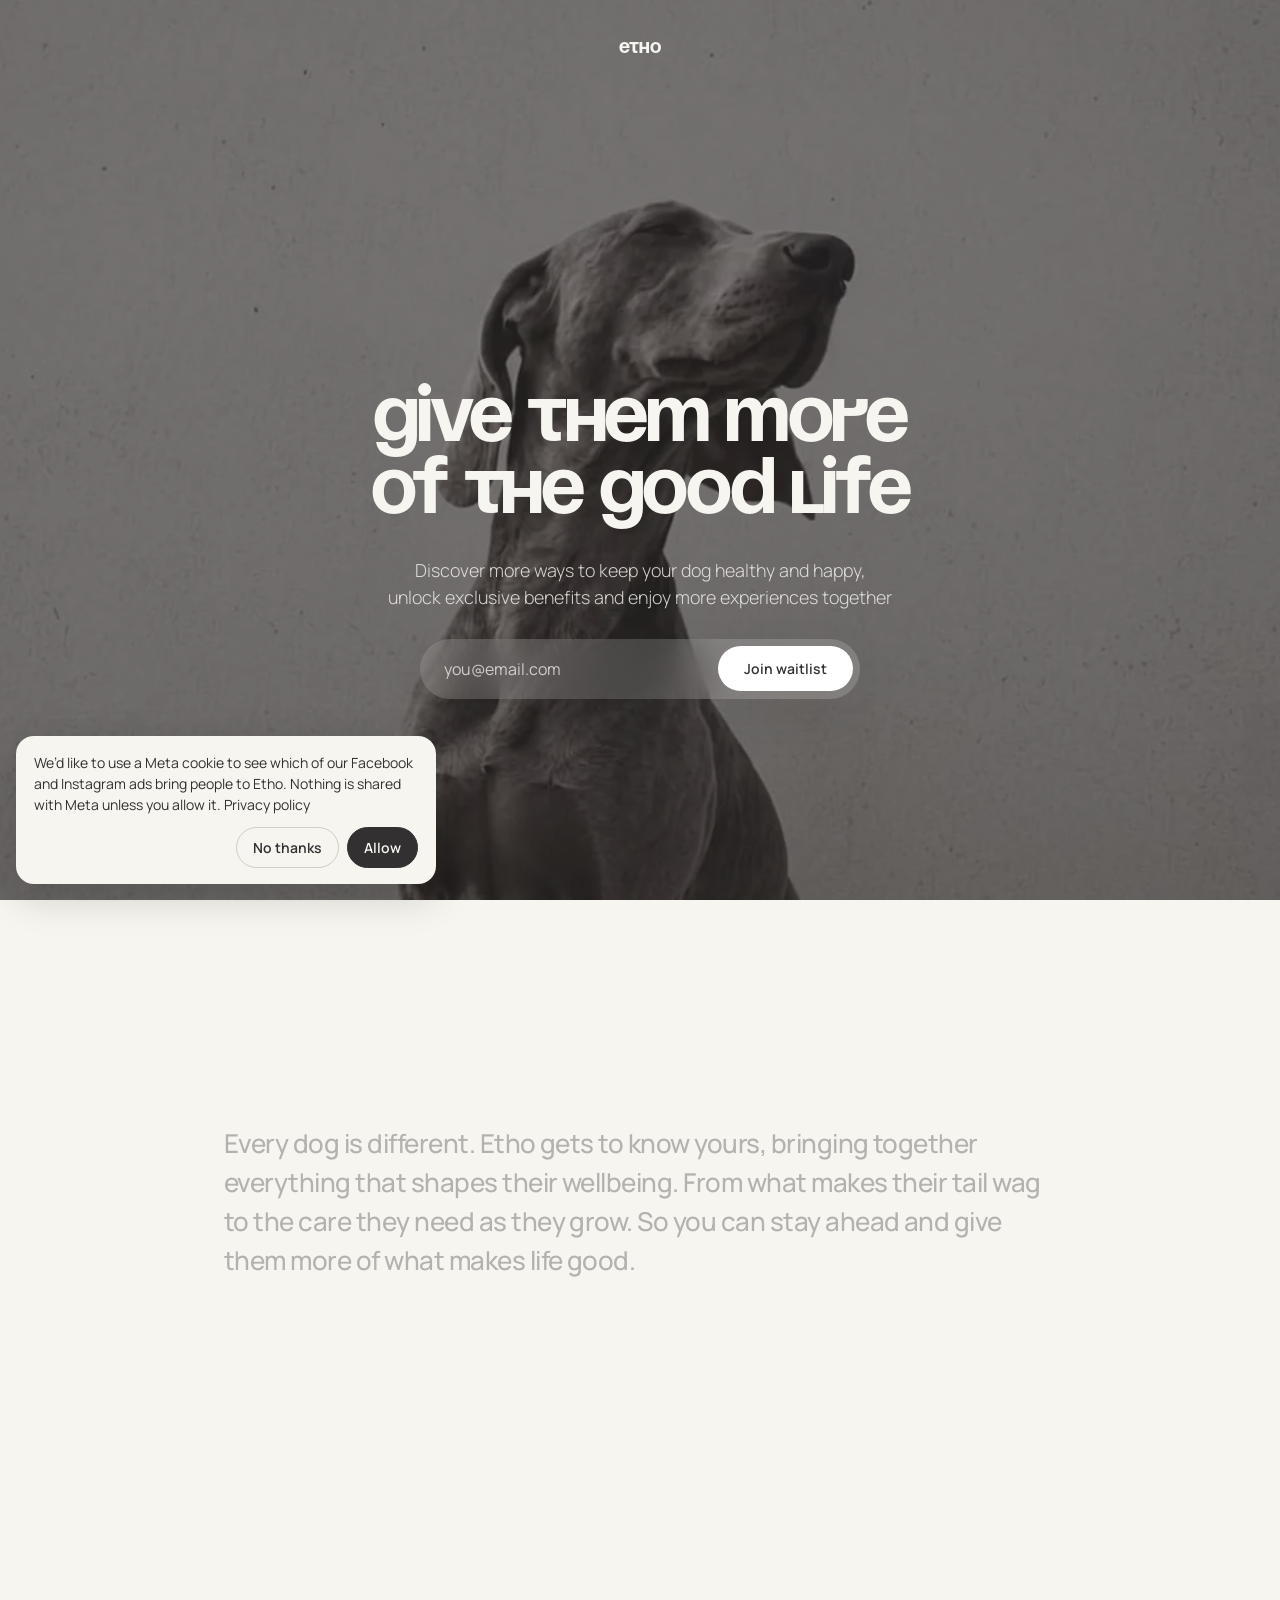
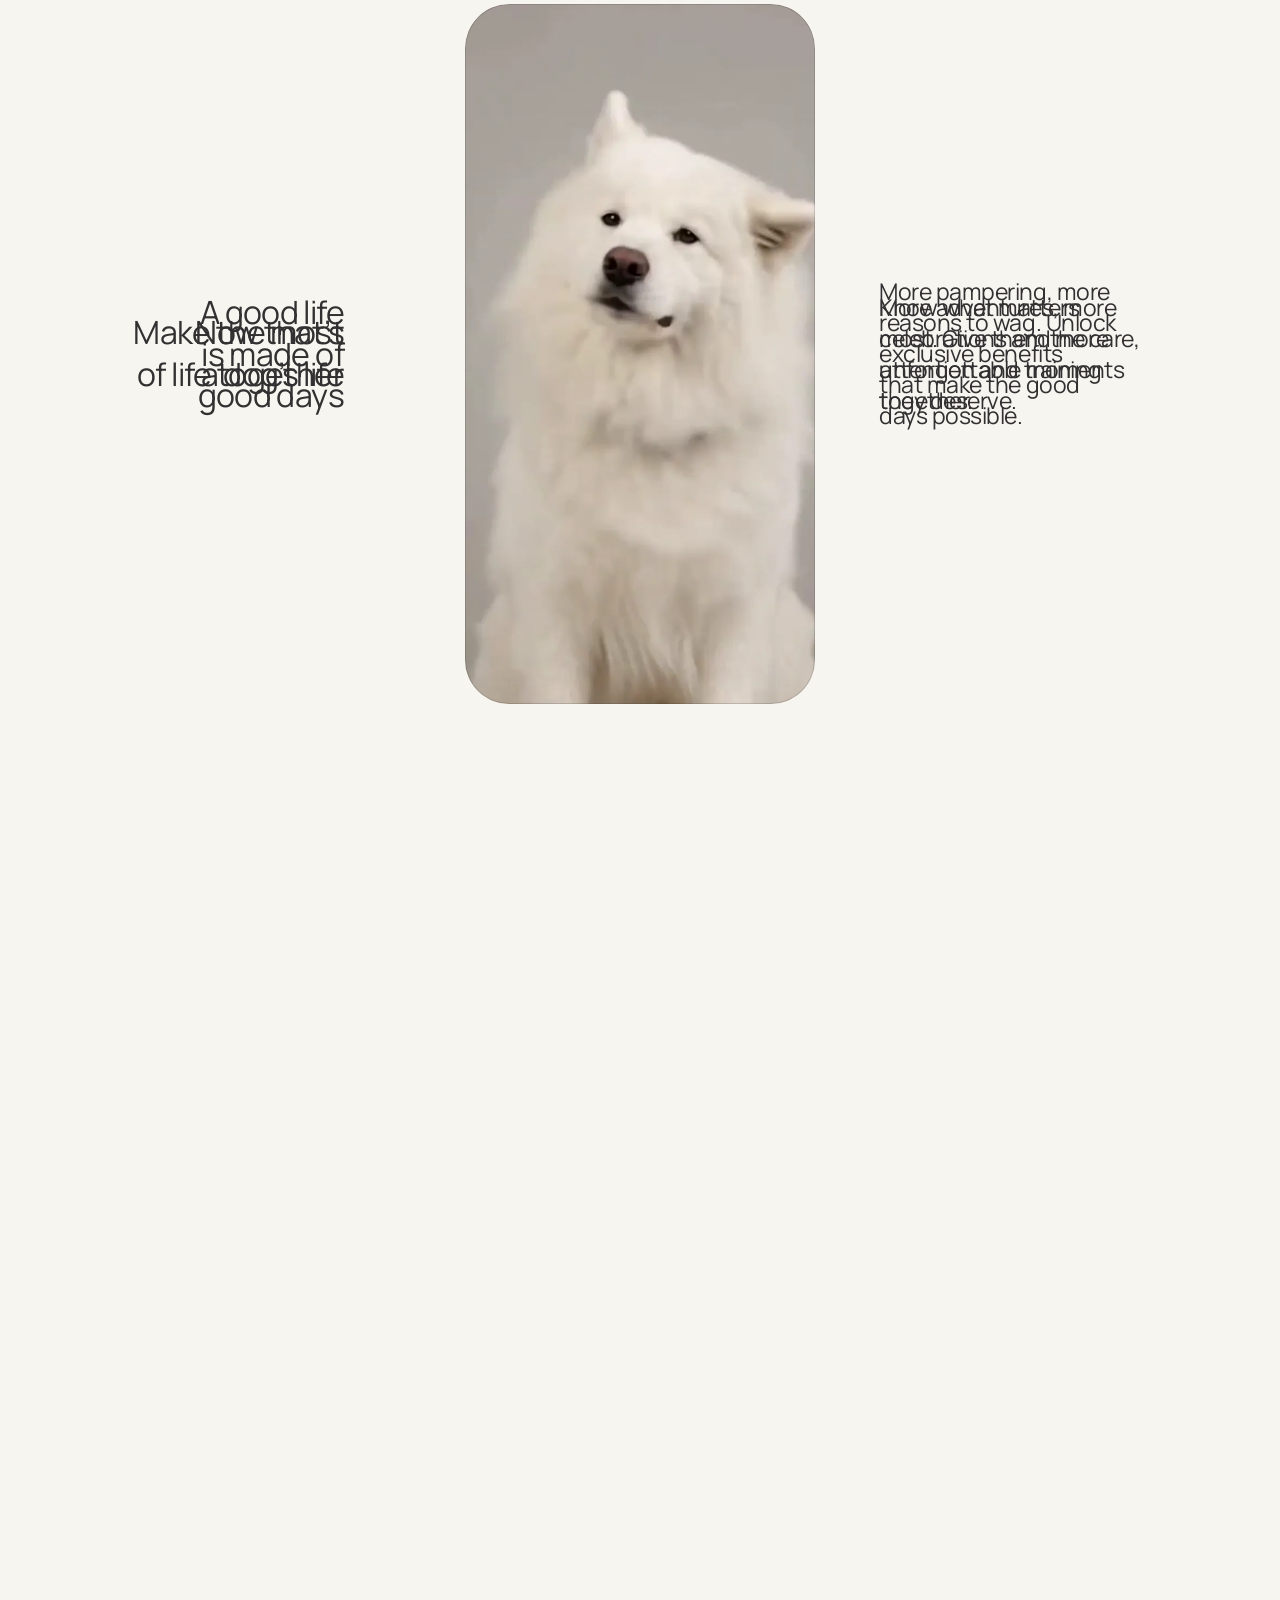
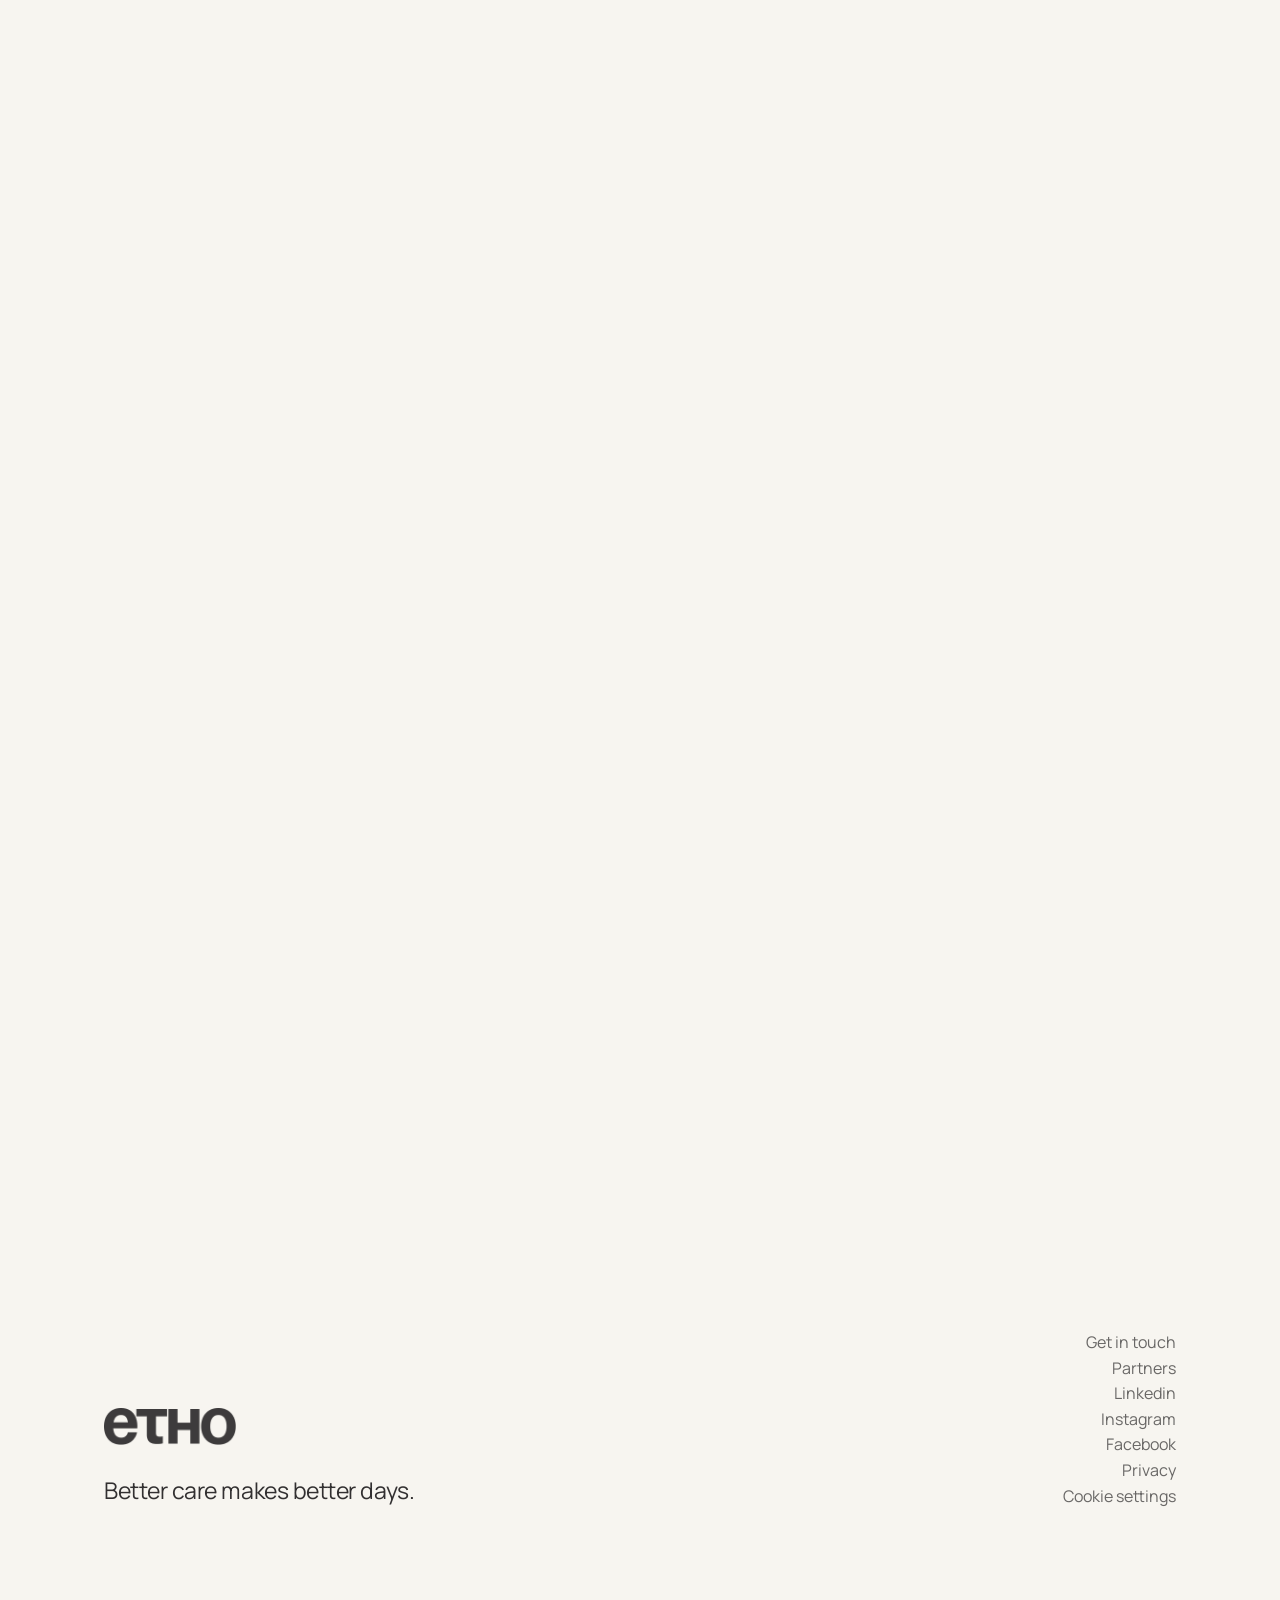
==== index.html @ b34f3101 "Privacy contact, "What is Etho?" FAQ, self-hosted Manrope - Privacy policy (and the archived terms a" ====
<!DOCTYPE html>
<html lang="en">
<head>
<meta charset="utf-8">
<meta name="viewport" content="width=device-width, initial-scale=1">
<title>Etho — Give them more of the good life</title>
<meta name="description" content="Personalised wellbeing for your dog. Discover grooming, training, daycare and dog-friendly experiences picked for your dog, with exclusive benefits. Join the Etho waitlist.">
<meta name="robots" content="index, follow, max-image-preview:large">
<link rel="canonical" href="https://etho.pet/">
<meta name="theme-color" content="#323031">
<meta property="og:type" content="website">
<meta property="og:site_name" content="Etho">
<meta property="og:locale" content="en_AU">
<meta property="og:url" content="https://etho.pet/">
<meta property="og:title" content="Etho — Give them more of the good life">
<meta property="og:description" content="Personalised wellbeing for your dog. Discover care, experiences and exclusive benefits picked for your dog.">
<meta property="og:image" content="https://etho.pet/assets/images/og-home.jpg">
<meta property="og:image:width" content="1200">
<meta property="og:image:height" content="630">
<meta property="og:image:alt" content="The Etho wordmark over a grey dog in warm daylight">
<meta name="twitter:card" content="summary_large_image">
<meta name="twitter:title" content="Etho — Give them more of the good life">
<meta name="twitter:description" content="Personalised wellbeing for your dog. Discover care, experiences and exclusive benefits picked for your dog.">
<meta name="twitter:image" content="https://etho.pet/assets/images/og-home.jpg">
<!-- Structured data: who Etho is, for search engines and AI assistants.
     Keep it to what the site says; no ratings, prices or street address. -->
<script type="application/ld+json">
{
  "@context": "https://schema.org",
  "@graph": [
    {
      "@type": "Organization",
      "@id": "https://etho.pet/#organization",
      "name": "Etho",
      "legalName": "Etho Pty Ltd",
      "url": "https://etho.pet/",
      "logo": {
        "@type": "ImageObject",
        "url": "https://etho.pet/assets/images/etho%20logo%20dark.png",
        "width": 276,
        "height": 76
      },
      "email": "maria@etho.pet",
      "description": "Etho is a pet services marketplace being built in Sydney, Australia. It helps dog owners discover personalised care, services, experiences and exclusive benefits, and helps pet service providers such as groomers, dog daycares, trainers and wellness therapists attract customers, fill unused capacity and become discoverable and bookable by AI agents.",
      "address": {
        "@type": "PostalAddress",
        "addressLocality": "Sydney",
        "addressRegion": "NSW",
        "addressCountry": "AU"
      },
      "areaServed": {
        "@type": "City",
        "name": "Sydney",
        "containedInPlace": { "@type": "Country", "name": "Australia" }
      },
      "contactPoint": {
        "@type": "ContactPoint",
        "contactType": "customer support",
        "email": "maria@etho.pet",
        "areaServed": "AU",
        "availableLanguage": "en"
      },
      "sameAs": [
        "https://www.linkedin.com/company/etho.pet/",
        "https://www.instagram.com/etho.pet",
        "https://www.facebook.com/profile.php?id=61593629438506"
      ]
    },
    {
      "@type": "WebSite",
      "@id": "https://etho.pet/#website",
      "url": "https://etho.pet/",
      "name": "Etho",
      "inLanguage": "en-AU",
      "publisher": { "@id": "https://etho.pet/#organization" }
    },
    {
      "@type": "WebPage",
      "@id": "https://etho.pet/#webpage",
      "url": "https://etho.pet/",
      "name": "Etho — Give them more of the good life",
      "isPartOf": { "@id": "https://etho.pet/#website" },
      "about": { "@id": "https://etho.pet/#organization" },
      "primaryImageOfPage": "https://etho.pet/assets/images/og-home.jpg",
      "inLanguage": "en-AU"
    }
  ]
}
</script>
<link rel="preload" href="assets/fonts/SoyuzGrotesk-Bold.woff2" as="font" type="font/woff2" crossorigin>
<link rel="icon" type="image/png" sizes="64x64" href="assets/images/favicon-64.png?v=3">
<link rel="icon" type="image/png" sizes="32x32" href="assets/images/favicon-32.png?v=3">
<link rel="apple-touch-icon" sizes="180x180" href="assets/images/apple-touch-icon.png?v=3">
<link rel="preload" href="assets/fonts/manrope-latin.woff2" as="font" type="font/woff2" crossorigin>
<link rel="stylesheet" href="css/styles.css?v=20261104">
<link rel="stylesheet" href="css/landing.css?v=20261103">
<link rel="stylesheet" href="css/home.css?v=20261030h">
<link rel="stylesheet" href="css/scenes.css?v=20261030h">
<link rel="stylesheet" href="css/consent.css?v=20261026b">
<!-- Flags that scripting is on, before anything paints. The reveal
     animation and the word-by-word paragraph are opt-in on this, so the
     page is readable without it. -->
<script>document.documentElement.classList.add('js');</script>
</head>
<body>
<div class="page">

  <!-- The wordmark, small and centred at the top of the page. -->
  <nav class="site-nav site-nav--bare" aria-label="Primary">
    <a class="site-nav__mark" href="#top">etho</a>
  </nav>

  <!-- 1 — Hero ---------------------------------------------------------- -->
  <section id="top" class="hero hero--v3 on-dark" data-section="hero">
    <video class="hero__media" src="assets/videos/grey-dog.mp4?v=2"
           autoplay muted loop playsinline preload="auto"
           aria-label="Grey dog moving in warm daylight"></video>
    <div class="hero-scrim"></div>

    <div class="hero-content hero-content--v3">
      <h1 class="hero-title">Give them more of the good life</h1>
      <p class="hero-sub">Discover more ways to keep your dog healthy and happy, unlock exclusive benefits and enjoy more experiences together</p>

      <!-- The form ships in the markup rather than being built by script,
           so it still submits with JS off (the function then sends the
           browser back to /?joined=1); landing.js upgrades it to a fetch
           and adds the stored attribution. -->
      <div id="early-access" class="access-slot">
        <form class="waitlist-form access-form" data-form-name="hero"
              action="/api/waitlist" method="POST">
          <label class="u-visually-hidden" for="access-email">Email address</label>
          <input id="access-email" type="email" name="email" class="waitlist-input"
                 placeholder="you@email.com" autocomplete="email" required>
          <!-- Off-screen and ignored by assistive tech; bots fill it,
               people never see it, and the function drops anything with
               a value here. -->
          <div class="hp" aria-hidden="true">
            <label for="access-hp-field">Leave this field empty</label>
            <input id="access-hp-field" type="text" name="hp_field" tabindex="-1" autocomplete="off" aria-hidden="true">
          </div>
          <button type="submit" class="btn-solid waitlist-submit">Join waitlist</button>
        </form>
        <p class="waitlist-status" data-form-status aria-live="polite"></p>
      </div>
    </div>
  </section>

  <!-- 2 — The story ------------------------------------------------------ -->
  <!-- One paragraph. home.js wraps each word so it can darken them in
       turn as the reader scrolls, like the line being typed out. -->
  <section class="story" id="story" data-section="story">
    <p class="story__copy" data-scroll-words>Every dog is different. Etho gets to know yours, bringing together everything that shapes their wellbeing. From what makes their tail wag to the care they need as they grow. So you can stay ahead and give them more of what makes life good.</p>
  </section>

  <!-- 3 — Product story --------------------------------------------------- -->
  <!-- One phone, three chapters. The stage pins to the top of the screen
       for the length of the section while the trigger blocks after it
       scroll past underneath; home.js reads which trigger is in view and
       switches the text and the phone's screen to match. Each chapter's
       screen is a still with its film on top, so the still is what shows
       until the film is actually running. The first chapter ships
       active in the markup, so the section reads without a script. -->
  <section class="showcase" id="showcase" data-section="showcase" data-showcase>
    <div class="showcase__stage">

      <div class="showcase__col showcase__col--title">
        <h2 class="showcase__title is-active" data-showcase-text="0">A good life is made of good days</h2>
        <h2 class="showcase__title" data-showcase-text="1">Make the most of life together</h2>
        <h2 class="showcase__title" data-showcase-text="2">Now that’s a dog’s life</h2>
      </div>

      <div class="showcase__phone">
        <div class="showcase__screen">
          <div class="showcase__slide is-active" data-showcase-slide="0" data-showcase-chapter="0">
            <img class="showcase__still" src="assets/images/scenes/samoyed-still.webp"
                 alt="" width="720" height="1280" loading="eager" decoding="async">
            <video class="showcase__film" src="assets/videos/samoyed-shaking.mp4?v=2"
                   muted playsinline data-outro preload="none" aria-hidden="true" tabindex="-1"></video>
            <!-- The grooming scene opens the chapter, in the app's own
                 look: Hector's picks are on screen from the first frame,
                 a cursor flicks through them, opens the wash &amp; dry at
                 20% off, books it for Saturday, adds a photo and a free
                 dental check, and confirms. Then the app drops away and
                 the Samoyed shakes off his bath (data-outro: scenes.js
                 rolls it). With no script the Samoyed's still carries
                 the chapter. -->
            <div class="scene" data-scene="groom" aria-hidden="true">
              <div class="scene__app">
                <div class="sx-hello">
                  <p class="sx-greeting">Here’s to a good day</p>
                  <span class="sx-avatar"><img src="assets/images/scenes/hector.webp" alt="" loading="lazy" decoding="async"></span>
                </div>
                <p class="sx-headline">Picked for Hector</p>
                <div class="sx-rail" data-scroll="picked">
                    <div class="sx-card">
                      <div class="sx-photo"><img class="sx-focus-training" src="assets/images/scenes/dog-training.webp" alt="" loading="lazy" decoding="async"><span class="sx-pill">40% off</span></div>
                      <p class="sx-title">Group training</p>
                      <p class="sx-line sx-line--price"><s>$50</s> $30</p>
                    </div>
                    <div class="sx-card">
                      <div class="sx-photo"><img src="assets/images/scenes/pupuccino-corgis.webp" alt="" loading="lazy" decoding="async"><span class="sx-pill">Free</span></div>
                      <p class="sx-title">Pupuccino meetup</p>
                    </div>
                    <div class="sx-card">
                      <div class="sx-photo"><img src="assets/images/scenes/beach.webp" alt="" loading="lazy" decoding="async"></div>
                      <p class="sx-title">Beach walk</p>
                    </div>
                    <div class="sx-card">
                      <div class="sx-photo"><img src="assets/images/scenes/cinema.webp" alt="" loading="lazy" decoding="async"><span class="sx-pill">Free</span></div>
                      <p class="sx-title">Dog cinema</p>
                    </div>
                    <div class="sx-card">
                      <div class="sx-photo"><img src="assets/images/scenes/markets.webp" alt="" loading="lazy" decoding="async"></div>
                      <p class="sx-title">Dog markets</p>
                    </div>
                    <div class="sx-card">
                      <div class="sx-photo"><img src="assets/images/scenes/training.webp" alt="" loading="lazy" decoding="async"><span class="sx-pill">25% off</span></div>
                      <p class="sx-title">Puppy school</p>
                      <p class="sx-line sx-line--price"><s>$240</s> $180</p>
                    </div>
                    <div class="sx-card">
                      <div class="sx-photo"><img src="assets/images/scenes/ear.webp" alt="" loading="lazy" decoding="async"></div>
                      <p class="sx-title">Ear care</p>
                    </div>
                    <div class="sx-card">
                      <div class="sx-photo"><img src="assets/images/scenes/massage.webp" alt="" loading="lazy" decoding="async"><span class="sx-pill">30% off</span></div>
                      <p class="sx-title">Massage</p>
                      <p class="sx-line sx-line--price"><s>$80</s> $56</p>
                    </div>
                    <div class="sx-card" data-target="wash">
                      <div class="sx-photo"><img class="sx-groom" src="assets/images/scenes/groom.webp" alt="" loading="lazy" decoding="async"><span class="sx-pill">20% off</span></div>
                      <p class="sx-title">Wash &amp; Dry</p>
                      <p class="sx-line sx-line--price"><s>$120</s> $96</p>
                    </div>
                    <div class="sx-card">
                      <div class="sx-photo"><img src="assets/images/scenes/dental.webp" alt="" loading="lazy" decoding="async"><span class="sx-pill">Free</span></div>
                      <p class="sx-title">Dental check</p>
                    </div>
                    <div class="sx-card">
                      <div class="sx-photo"><img src="assets/images/scenes/shampoo.webp" alt="" loading="lazy" decoding="async"></div>
                      <p class="sx-title">Hair treatment</p>
                    </div>
                    <div class="sx-card">
                      <div class="sx-photo"><img src="assets/images/scenes/brush.webp" alt="" loading="lazy" decoding="async"><span class="sx-pill">40% off</span></div>
                      <p class="sx-title">Deshedding</p>
                      <p class="sx-line sx-line--price"><s>$90</s> $54</p>
                    </div>
                </div>

                <p class="sx-heading">Get Hector pampered</p>
                <div class="sx-rail sx-rail--small">
                    <div class="sx-card">
                      <div class="sx-photo"><img src="assets/images/scenes/massage.webp" alt="" loading="lazy" decoding="async"><span class="sx-pill">30% off</span></div>
                      <p class="sx-title">Massage</p>
                    </div>
                    <div class="sx-card">
                      <div class="sx-photo"><img src="assets/images/scenes/dental.webp" alt="" loading="lazy" decoding="async"><span class="sx-pill">Free</span></div>
                      <p class="sx-title">Dental check</p>
                    </div>
                    <div class="sx-card">
                      <div class="sx-photo"><img src="assets/images/scenes/shampoo.webp" alt="" loading="lazy" decoding="async"></div>
                      <p class="sx-title">Hair treatment</p>
                    </div>
                </div>
              </div>

              <div class="scene__sheet">
                <div class="scene__page scene__page--service">
                  <div class="sx-hero"><img class="sx-groom" src="assets/images/scenes/groom.webp" alt="" loading="lazy" decoding="async"><span class="sx-pill">20% off</span></div>
                  <p class="sx-meta"><span>The Fluffy Tub</span><svg viewBox="0 0 18 18"><path d="M9 1.5l2.2 4.6 5 .7-3.6 3.5.9 5-4.5-2.4-4.5 2.4.9-5L1.8 6.8l5-.7z"/></svg>4.9 · Bondi</p>
                  <p class="sx-big">Wash &amp; Dry</p>
                  <p class="sx-line">Full body wash, blow-dry and detangling</p>
                  <p class="sx-price"><s>$120</s> $96</p>
                  <div class="sx-button" data-target="book"><span>Book for Saturday</span></div>
                </div>

                <div class="scene__page scene__page--extras">
                  <p class="sx-big">Make it special</p>
                  <p class="sx-line">Add to Hector’s wash &amp; dry</p>
                  <div class="sx-rows">
                    <div class="sx-row" data-target="photo">
                      <img src="assets/images/scenes/pet-portrait.webp" alt="" loading="lazy" decoding="async">
                      <div><p class="sx-title">Post-groom photo</p><p class="sx-line">$20</p></div>
                      <span class="sx-check"><svg viewBox="0 0 24 24"><path d="M6 12.5l4 4 8-9"/></svg></span>
                    </div>
                    <div class="sx-row" data-target="dental">
                      <img src="assets/images/scenes/dental.webp" alt="" loading="lazy" decoding="async">
                      <div><p class="sx-title">Dental check</p><p class="sx-line"><span class="sx-pill">Free</span></p></div>
                      <span class="sx-check"><svg viewBox="0 0 24 24"><path d="M6 12.5l4 4 8-9"/></svg></span>
                    </div>
                    <div class="sx-row">
                      <img src="assets/images/scenes/ear.webp" alt="" loading="lazy" decoding="async">
                      <div><p class="sx-title">Ear cleaner</p><p class="sx-line">$24.50</p></div>
                      <span class="sx-check"><svg viewBox="0 0 24 24"><path d="M6 12.5l4 4 8-9"/></svg></span>
                    </div>
                  </div>
                  <p class="sx-sum"><span>Etho saving</span><b>−$24</b></p>
                  <div class="sx-button" data-target="confirm"><span>Confirm · <span data-scene-count>$96</span></span></div>
                </div>

                <div class="scene__page scene__page--done">
                  <span class="sx-done"><svg viewBox="0 0 48 48"><path d="M14 25l7 7 13-15"/></svg></span>
                  <p class="sx-big">Booked</p>
                  <div class="sx-booking">
                    <span class="sx-thumb"><img class="sx-groom" src="assets/images/scenes/groom.webp" alt="" loading="lazy" decoding="async"></span>
                    <div><p class="sx-title">Wash &amp; Dry</p><p class="sx-line">Saturday 10am · The Fluffy Tub</p></div>
                  </div>
                  <span class="sx-saved">You saved $24</span>
                </div>
              </div>

              <svg class="scene__cursor" viewBox="0 0 18 23"><path d="M2 1.5V19l4.6-4.2 3 6.8 3-1.3-2.9-6.7H16z"/></svg>
            </div>
          </div>
          <div class="showcase__slide" data-showcase-slide="1" data-showcase-chapter="1">
            <img class="showcase__still" src="assets/images/scenes/lounge-frost.webp"
                 alt="" width="800" height="800" loading="lazy" decoding="async">
            <!-- Chapter 2, first screen: a large search in the middle of
                 frosted glass. "Train my puppy…" is typed into it, the bar
                 rises, three answers come in on glass, and a success
                 screen slides up: "A+ for your pup. Perks for you.", the
                 trained puppy, and the month's saving counting up. -->
            <div class="scene scene--glass" data-scene="puppy" aria-hidden="true">
              <div class="scene__app scene__app--clear">
                <div class="sx-search sx-search--hero" data-target="search"><svg viewBox="0 0 24 24"><circle cx="11" cy="11" r="6.5"/><path d="M16 16l4 4"/></svg><span class="sx-type" data-type="Train my puppy…"></span></div>
                <div class="sx-results">
                  <div class="sx-result" data-target="school">
                    <div class="sx-result__photo"><img src="assets/images/scenes/training.webp" alt="" loading="lazy" decoding="async"><span class="sx-pill">25% off</span></div>
                    <div><p class="sx-title">Puppy school</p><p class="sx-line">200m from you<br>Starts next week</p></div>
                  </div>
                  <div class="sx-result">
                    <div class="sx-result__photo"><img src="assets/images/scenes/wine.webp" alt="" loading="lazy" decoding="async"></div>
                    <div><p class="sx-title">Puppy parents meetup 🍷</p><p class="sx-line">Every Wednesday night<br>The Wine Terrace</p></div>
                  </div>
                  <div class="sx-result">
                    <div class="sx-result__photo"><img class="sx-focus-training" src="assets/images/scenes/dog-training.webp" alt="" loading="lazy" decoding="async"><span class="sx-pill">30% off</span></div>
                    <div><p class="sx-title">Group training</p><p class="sx-line">Saturdays 10:00am<br>Bondi Junction</p></div>
                  </div>
                </div>
              </div>
              <div class="sx-success">
                <div class="sx-nav"><span class="sx-close"><svg viewBox="0 0 24 24"><path d="M6 6l12 12M18 6L6 18"/></svg></span><p>Etho Perks</p></div>
                <p class="sx-cheer">A+ for your pup.<br>Perks for you.</p>
                <div class="sx-frame"><img src="assets/images/scenes/trained-puppy.webp" alt="" loading="lazy" decoding="async"></div>
                <div class="sx-benefit"><p>Saved <b data-scene-count>$0</b> this month</p></div>
              </div>
              <svg class="scene__cursor" viewBox="0 0 18 23"><path d="M2 1.5V19l4.6-4.2 3 6.8 3-1.3-2.9-6.7H16z"/></svg>
            </div>
          </div>
          <div class="showcase__slide" data-showcase-slide="2" data-showcase-chapter="1">
            <img class="showcase__still" src="assets/images/scenes/winnie-still.webp"
                 alt="" width="720" height="1280" loading="lazy" decoding="async">
            <video class="showcase__film" src="assets/videos/winnie-stairs.mp4"
                   muted playsinline data-outro preload="none" aria-hidden="true" tabindex="-1"></video>
            <!-- Chapter 2, second screen: Winnie the Dachshund. She steps
                 down the sofa stairs (the film, which the scene rolls) and
                 a glass search rises over her; "Winnie has hip pain" is
                 typed, the film frosts over,
                 the page comes in with three large therapies, the cursor
                 books hydrotherapy, and a confirmation like the puppy's
                 success screen slides up with "The little extras matter":
                 the cursor picks the dog ramp and taps Shop. -->
            <div class="scene scene--glass scene--winnie" data-scene="winnie" aria-hidden="true">
              <div class="sx-veil"></div>
              <div class="sx-page"></div>
              <div class="scene__app scene__app--clear">
                <div class="sx-hello">
                  <p class="sx-greeting">Here’s to a good day</p>
                  <span class="sx-avatar"><img src="assets/images/scenes/winnie-avatar.webp" alt="" loading="lazy" decoding="async"></span>
                </div>
                <div class="sx-search sx-search--hero" data-target="search"><svg viewBox="0 0 24 24"><circle cx="11" cy="11" r="6.5"/><path d="M16 16l4 4"/></svg><span class="sx-type" data-type="Winnie has hip pain"></span></div>
                <div class="sx-tcards">
                  <p class="sx-subhead">Therapies near you</p>
                  <div class="sx-tcard" data-target="hydro">
                    <div class="sx-tcard__photo"><img class="sx-focus-hydro" src="assets/images/scenes/hydro.webp" alt="" loading="lazy" decoding="async"><span class="sx-pill">15% off</span></div>
                    <div><p class="sx-title">Hydrotherapy</p><p class="sx-line">Dogue Wellness<br>1.2 km · Thursdays 4pm</p></div>
                  </div>
                  <div class="sx-tcard">
                    <div class="sx-tcard__photo"><img class="sx-focus-redlight" src="assets/images/scenes/redlight.webp" alt="" loading="lazy" decoding="async"></div>
                    <div><p class="sx-title">Red light therapy</p><p class="sx-line">Calm Paws Clinic<br>Bondi</p></div>
                  </div>
                  <div class="sx-tcard">
                    <div class="sx-tcard__photo"><img class="sx-focus-pilates" src="assets/images/scenes/pilates.webp?v=2" alt="" loading="lazy" decoding="async"></div>
                    <div><p class="sx-title">Pilates with pups</p><p class="sx-line">Saturdays 9am<br>Bronte</p></div>
                  </div>
                </div>
              </div>
              <div class="sx-success sx-success--extras">
                <div class="sx-nav"><span class="sx-close"><svg viewBox="0 0 24 24"><path d="M6 6l12 12M18 6L6 18"/></svg></span><p>Dogue Wellness</p></div>
                <p class="sx-cheer">Hydrotherapy booked.<br>Thursday, 4pm.</p>
                <div class="sx-extras">
                  <p class="sx-subhead">The little extras matter</p>
                  <div class="sx-extras__row">
                    <div class="sx-extra" data-target="ramp">
                      <div class="sx-extra__photo"><img src="assets/images/scenes/ramp.webp" alt="" loading="lazy" decoding="async"><span class="sx-check"><svg viewBox="0 0 24 24"><path d="M6 12.5l4 4 8-9"/></svg></span></div>
                      <p class="sx-title">Dog ramp</p><p class="sx-line sx-line--price"><s>$110</s> $89</p>
                    </div>
                    <div class="sx-extra">
                      <div class="sx-extra__photo"><img class="sx-focus-feeder" src="assets/images/scenes/feeder.webp" alt="" loading="lazy" decoding="async"></div>
                      <p class="sx-title">Raised feeder</p><p class="sx-line sx-line--price">$45</p>
                    </div>
                  </div>
                </div>
                <div class="sx-benefit sx-benefit--shop">
                  <div class="sx-total"><p><span>Total savings</span><b data-scene-count>$0</b></p></div>
                  <div class="sx-button" data-target="shop"><span class="sx-shop__label">Shop</span><span class="sx-shop__done"><svg viewBox="0 0 24 24"><path d="M5 12.5l4.5 4.5L19 7.5"/></svg>Ramp added</span></div>
                </div>
              </div>
              <svg class="scene__cursor" viewBox="0 0 18 23"><path d="M2 1.5V19l4.6-4.2 3 6.8 3-1.3-2.9-6.7H16z"/></svg>
            </div>
          </div>
          <div class="showcase__slide" data-showcase-slide="3" data-showcase-chapter="2">
            <img class="showcase__still" src="assets/images/Web_Image_3.webp"
                 alt="" width="941" height="1672" loading="lazy" decoding="async">
            <!-- Chapter 3: a weekend away for Bobbi's birthday. A
                 notification drops in over the lock screen; tapping it
                 opens Etho on three dog-friendly stays. The cursor opens
                 the hotel, opens the free welcome pupcake and picks
                 a flavour, adds an outdoor dinner, and books it. -->
            <div class="scene scene--trip" data-scene="trip" aria-hidden="true">
              <div class="sx-lock">
                <svg class="sx-lock__padlock" viewBox="0 0 24 24"><rect x="5" y="10.5" width="14" height="10" rx="2.4"/><path d="M8 10.5V8a4 4 0 0 1 8 0v2.5"/></svg>
                <p class="sx-lock__date">Thursday 30 October</p>
                <p class="sx-lock__time">9:41</p>
                <span class="sx-lock__btn sx-lock__btn--left"><svg viewBox="0 0 24 24"><path d="M9 3h6l-1 5h-4zM10 8h4v9a2 2 0 0 1-4 0z"/></svg></span>
                <span class="sx-lock__btn sx-lock__btn--right"><svg viewBox="0 0 24 24"><rect x="3" y="7" width="18" height="13" rx="2.5"/><circle cx="12" cy="13.5" r="3.4"/><path d="M8.5 7l1.5-2.5h4L15.5 7"/></svg></span>
                <span class="sx-lock__bar"></span>
              </div>
              <div class="sx-notif" data-target="notif">
                <span class="sx-notif__icon"><svg viewBox="0 0 100 100"><path d="M55.7,0C57.5,0.1 61.1,1.3 62.7,2.1C64.3,2.9 64.8,3.8 65.5,4.9C66.3,5.9 66.7,6.6 67.2,8.4C67.8,10.1 68.4,11.8 68.6,15.3C68.9,18.9 66.7,28.3 68.6,29.6C70.6,31 78,24.5 80.5,23.3C82.9,22.2 81.5,22.6 83.3,22.6C85,22.6 89.2,23 90.9,23.3C92.7,23.7 92.6,23.6 93.7,24.7C94.9,25.9 97.2,27.7 97.9,30.3C98.7,32.9 98.5,37.9 98.3,40.4C98,42.9 97.3,43.8 96.5,45.3C95.7,46.7 96.1,47.3 93.4,49.1C90.7,51 81.4,53.6 80.5,56.4C79.6,59.3 86.5,63.2 88.2,66.2C89.8,69.2 90.2,71.8 90.6,74.2C90.9,76.7 90.6,78.9 90.2,80.8C89.9,82.8 89.4,84.3 88.5,86.1C87.6,87.9 86.4,90 85,91.6C83.7,93.3 82.4,94.8 80.5,96.2C78.6,97.5 75.4,99 73.5,99.7C71.6,100.3 70.4,100.1 69,100C67.6,99.9 66.8,99.8 65.2,99C63.5,98.1 60.6,96.4 58.9,95.1C57.2,93.8 57.1,94.1 55.1,91.3C53,88.5 48.4,79.9 46.7,78.4C44.9,76.9 45.7,80.3 44.6,82.2C43.5,84.1 41.3,88 40.1,89.9C38.8,91.8 38.1,92.3 36.9,93.4C35.8,94.4 34.5,95.4 33.1,96.2C31.7,96.9 31.1,97.7 28.6,97.9C26,98.1 20.4,98 17.8,97.6C15.2,97.1 14.3,96.1 12.9,95.1C11.4,94.1 10.3,93.5 9.1,91.6C7.8,89.8 5.8,86.6 5.2,84C4.6,81.3 4.8,78.6 5.6,75.6C6.4,72.6 7.9,69.5 10.1,65.9C12.3,62.3 19.5,57.5 18.8,54C18.2,50.5 9,47.5 6.3,44.9C3.5,42.4 3.3,40.8 2.4,38.7C1.6,36.6 1.5,34.1 1.4,32.4C1.3,30.7 1.5,30 2.1,28.6C2.7,27.1 3.9,25 4.9,23.7C5.9,22.4 6.4,21.8 8,20.9C9.6,20 12.5,18.6 14.6,18.1C16.7,17.7 18.2,17.7 20.6,18.1C22.9,18.6 26.1,19.8 28.6,20.9C31,22 33,23.2 35.2,24.7C37.3,26.2 39.5,32.8 41.5,30C43.4,27.2 45.3,12.8 47,8C48.8,3.3 50.5,2.7 51.9,1.4C53.4,0.1 53.9,-0.1 55.7,0Z"/></svg></span>
                <div><p class="sx-notif__app">Etho <span>now</span></p><p class="sx-title">Bobbi’s birthday is in 1 week 🎂</p><p class="sx-line">Plan something special for her</p></div>
              </div>
              <div class="scene__app scene__app--trip">
                <p class="sx-headline">Weekend getaways</p>
                <p class="sx-line sx-line--lead">Dog-friendly stays for Bobbi’s birthday</p>
                <div class="sx-tcards sx-tcards--trip">
                  <div class="sx-tcard">
                    <div class="sx-tcard__photo"><img class="sx-focus-cabin" src="assets/images/scenes/stay-cabin.webp?v=2" alt="" loading="lazy" decoding="async"><span class="sx-pill">20% off</span></div>
                    <div><p class="sx-title">Tiny Cabin Blue Mountains</p><p class="sx-line">2 nights<br>Free pupcake</p></div>
                  </div>
                  <div class="sx-tcard" data-target="hotel">
                    <div class="sx-tcard__photo"><img class="sx-focus-hotel" src="assets/images/scenes/stay-hotel.webp" alt="" loading="lazy" decoding="async"><span class="sx-pill">25% off</span></div>
                    <div><p class="sx-title">Palm Beach Hotel</p><p class="sx-line">Beachfront rooms<br>Dogs on the sand</p></div>
                  </div>
                  <div class="sx-tcard">
                    <div class="sx-tcard__photo"><img class="sx-focus-farm" src="assets/images/scenes/stay-farm.webp?v=2" alt="" loading="lazy" decoding="async"><span class="sx-pill">15% off</span></div>
                    <div><p class="sx-title">Conto’s Farm Stay</p><p class="sx-line">Cottage in Central Coast<br>Paddocks to roam</p></div>
                  </div>
                </div>
              </div>
              <div class="scene__sheet scene__sheet--trip">
                <div class="scene__page">
                  <div class="sx-hero sx-hero--trip"><img class="sx-focus-bed" src="assets/images/scenes/hotel-bed.webp" alt="" loading="lazy" decoding="async"><span class="sx-pill">25% off</span></div>
                  <p class="sx-big">Palm Beach Hotel</p>
                  <p class="sx-price"><s>$560</s> $420 <span class="sx-price__note">· 2 nights</span></p>
                  <div class="sx-pupcake">
                    <div class="sx-pupcake__head" data-target="cake">
                      <span class="sx-pupcake__photo"><img src="assets/images/scenes/pupcake.webp" alt="" loading="lazy" decoding="async"></span>
                      <div><p class="sx-title">Welcome pupcake <span class="sx-pill">Free</span></p>
                        <p class="sx-line"><span class="sx-pupcake__ask">Choose a flavour</span><span class="sx-pupcake__pick">Pumpkin</span></p></div>
                      <svg class="sx-chevron" viewBox="0 0 24 24"><path d="M7 10l5 5 5-5"/></svg>
                    </div>
                    <div class="sx-flavours"><div class="sx-chips"><span class="sx-chip">Vanilla</span><span class="sx-chip" data-target="pumpkin">Pumpkin</span><span class="sx-chip">Apple</span></div></div>
                  </div>
                  <div class="sx-row" data-target="dinner">
                    <img src="assets/images/scenes/wine.webp" alt="" loading="lazy" decoding="async">
                    <div><p class="sx-title">Dinner reservation</p><p class="sx-line">Outdoor seating · Sat 7pm</p></div>
                    <span class="sx-check"><svg viewBox="0 0 24 24"><path d="M6 12.5l4 4 8-9"/></svg></span>
                  </div>
                  <div class="sx-button" data-target="book"><span class="sx-book__label">Book weekend</span><span class="sx-book__done"><svg viewBox="0 0 24 24"><path d="M5 12.5l4.5 4.5L19 7.5"/></svg>Booked for Bobbi</span></div>
                </div>
              </div>
              <div class="sx-success sx-success--party">
                <div class="sx-nav"><span class="sx-close"><svg viewBox="0 0 24 24"><path d="M6 6l12 12M18 6L6 18"/></svg></span><p>Palm Beach Hotel</p></div>
                <p class="sx-cheer">Birthday plans<br>sorted 🎂</p>
                <div class="sx-booking sx-booking--party">
                  <span class="sx-thumb"><img class="sx-focus-bed" src="assets/images/scenes/hotel-bed.webp" alt="" loading="lazy" decoding="async"></span>
                  <div><p class="sx-title">Bobbi’s birthday weekend</p><p class="sx-line">2 nights · Pupcake · Dinner Sat 7pm</p></div>
                </div>
                <div class="sx-benefit sx-benefit--party"><p>Total savings <b data-scene-count>$0</b></p></div>
                <div class="sx-outfits">
                  <div class="sx-outfits__head"><div><p class="sx-title">Browse birthday outfits</p><p class="sx-line">For you and Bobbi</p></div><span class="sx-outfits__shop">Shop →</span></div>
                  <div class="sx-outfits__row"><div class="sx-outfit"><span class="sx-outfit__img"><img class="sx-focus-hatbow" src="assets/images/scenes/outfit-hatbow.webp" alt="" loading="lazy" decoding="async"></span><p class="sx-title">Birthday hat &amp; bow</p><p class="sx-line sx-line--price">$45</p></div><div class="sx-outfit"><span class="sx-outfit__img"><img class="sx-focus-bandana" src="assets/images/scenes/outfit-bandana.webp" alt="" loading="lazy" decoding="async"></span><p class="sx-title">Matching bandana</p><p class="sx-line sx-line--price">$119</p></div><div class="sx-outfit"><span class="sx-outfit__img"><img class="sx-focus-hat" src="assets/images/scenes/outfit-hat.webp" alt="" loading="lazy" decoding="async"></span><p class="sx-title">Hat</p><p class="sx-line sx-line--price">$59</p></div></div>
                </div>
                <div class="sx-confetti" aria-hidden="true"><span style="--x:32.4%;--d:154ms;--t:2104ms;--r:-277deg;--s:1.17;--c:#F4C542"></span><span style="--x:36.4%;--d:59ms;--t:2219ms;--r:-259deg;--s:0.84;--c:#9BD08A"></span><span style="--x:8.6%;--d:92ms;--t:2264ms;--r:270deg;--s:1.17;--c:#F4C542"></span><span style="--x:91.1%;--d:645ms;--t:2342ms;--r:-535deg;--s:1.06;--c:#F4C542"></span><span style="--x:93.8%;--d:47ms;--t:2270ms;--r:-388deg;--s:0.99;--c:#C79BE0"></span><span style="--x:13.1%;--d:315ms;--t:2273ms;--r:-292deg;--s:1.06;--c:#000000"></span><span style="--x:19.7%;--d:99ms;--t:2260ms;--r:-528deg;--s:0.83;--c:#E86A5C"></span><span style="--x:48.7%;--d:544ms;--t:2137ms;--r:478deg;--s:1.06;--c:#9BD08A"></span><span style="--x:36.0%;--d:254ms;--t:2513ms;--r:-597deg;--s:1.15;--c:#F4C542"></span><span style="--x:56.0%;--d:537ms;--t:2206ms;--r:613deg;--s:1.00;--c:#C79BE0"></span><span style="--x:94.1%;--d:120ms;--t:2224ms;--r:324deg;--s:1.14;--c:#E86A5C"></span><span style="--x:89.7%;--d:431ms;--t:1740ms;--r:-631deg;--s:1.05;--c:#F29BB8"></span><span style="--x:84.3%;--d:321ms;--t:2048ms;--r:544deg;--s:1.02;--c:#F29BB8"></span><span style="--x:44.9%;--d:95ms;--t:1976ms;--r:596deg;--s:1.10;--c:#F4C542"></span><span style="--x:70.7%;--d:317ms;--t:2362ms;--r:385deg;--s:1.12;--c:#000000"></span><span style="--x:34.6%;--d:472ms;--t:2063ms;--r:-552deg;--s:0.85;--c:#F4C542"></span><span style="--x:22.5%;--d:294ms;--t:1832ms;--r:-443deg;--s:0.98;--c:#F29BB8"></span><span style="--x:48.7%;--d:170ms;--t:2159ms;--r:521deg;--s:0.93;--c:#E86A5C"></span><span style="--x:79.0%;--d:563ms;--t:1985ms;--r:423deg;--s:1.11;--c:#9BD08A"></span><span style="--x:92.0%;--d:154ms;--t:1784ms;--r:-317deg;--s:0.90;--c:#E86A5C"></span><span style="--x:3.1%;--d:603ms;--t:1886ms;--r:384deg;--s:0.80;--c:#9BD08A"></span><span style="--x:52.3%;--d:624ms;--t:2279ms;--r:304deg;--s:1.11;--c:#C79BE0"></span><span style="--x:91.3%;--d:670ms;--t:2392ms;--r:-473deg;--s:1.20;--c:#F29BB8"></span><span style="--x:91.5%;--d:696ms;--t:2517ms;--r:443deg;--s:0.98;--c:#F4C542"></span><span style="--x:47.3%;--d:410ms;--t:1763ms;--r:-274deg;--s:1.24;--c:#9BD08A"></span><span style="--x:17.3%;--d:348ms;--t:2315ms;--r:-292deg;--s:0.80;--c:#E86A5C"></span><span style="--x:52.4%;--d:372ms;--t:2328ms;--r:-276deg;--s:1.19;--c:#C79BE0"></span><span style="--x:37.4%;--d:649ms;--t:1958ms;--r:548deg;--s:0.96;--c:#F4C542"></span><span style="--x:12.8%;--d:499ms;--t:2177ms;--r:487deg;--s:0.94;--c:#E86A5C"></span><span style="--x:11.6%;--d:350ms;--t:2458ms;--r:485deg;--s:1.17;--c:#E86A5C"></span><span style="--x:50.5%;--d:210ms;--t:2240ms;--r:315deg;--s:1.11;--c:#F4C542"></span><span style="--x:73.3%;--d:305ms;--t:2358ms;--r:-596deg;--s:1.18;--c:#C79BE0"></span><span style="--x:36.5%;--d:171ms;--t:2064ms;--r:-512deg;--s:1.04;--c:#C79BE0"></span><span style="--x:33.0%;--d:228ms;--t:2327ms;--r:-652deg;--s:0.91;--c:#9BD08A"></span><span style="--x:71.5%;--d:232ms;--t:1904ms;--r:422deg;--s:1.13;--c:#F4C542"></span><span style="--x:76.3%;--d:483ms;--t:1965ms;--r:-594deg;--s:1.07;--c:#7FB7E6"></span></div>
              </div>
              <svg class="scene__cursor" viewBox="0 0 18 23"><path d="M2 1.5V19l4.6-4.2 3 6.8 3-1.3-2.9-6.7H16z"/></svg>
            </div>
          </div>
        </div>
      </div>

      <div class="showcase__col showcase__col--copy">
        <p class="showcase__copy is-active" data-showcase-text="0">More pampering, more reasons to wag. Unlock exclusive benefits that make the good days possible.</p>
        <p class="showcase__copy" data-showcase-text="1">Know what matters most. Give them the care, attention and training they deserve.</p>
        <p class="showcase__copy" data-showcase-text="2">More adventures, more celebrations and more unforgettable moments together.</p>
      </div>

    </div>

    <!-- Structural: one screen of scroll per slide. -->
    <div class="showcase__trigger" data-showcase-trigger="0" aria-hidden="true"></div>
    <div class="showcase__trigger" data-showcase-trigger="1" aria-hidden="true"></div>
    <div class="showcase__trigger" data-showcase-trigger="2" aria-hidden="true"></div>
    <div class="showcase__trigger" data-showcase-trigger="3" aria-hidden="true"></div>
  </section>

  <!-- 4 — Footer ---------------------------------------------------------- -->
  <footer class="foot" data-section="footer">
    <div class="foot__brand">
      <img class="foot__logo" src="assets/images/etho%20logo%20dark.png" alt="Etho"
           width="276" height="76" loading="lazy" decoding="async">
      <p class="foot__tagline">Better care makes better days.</p>
    </div>
    <nav class="foot__links" aria-label="Footer">
      <a href="mailto:maria@etho.pet">Get in touch</a>
      <a href="/partners">Partners</a>
      <a href="https://www.linkedin.com/company/etho.pet/" target="_blank" rel="noopener">Linkedin</a>
      <a href="https://www.instagram.com/etho.pet" target="_blank" rel="noopener">Instagram</a>
      <a href="https://www.facebook.com/profile.php?id=61593629438506" target="_blank" rel="noopener">Facebook</a>
      <a href="/privacy">Privacy</a>
      <button type="button" class="consent-link" data-consent-settings>Cookie settings</button>
    </nav>
  </footer>
</div>

<!-- Pinned to the foot of the screen once the hero has scrolled away, on
     every screen size — see initStickyCta() in landing.js. It is the same
     form as the hero's, named so the analytics can tell the two apart. -->
<div class="sticky-cta sticky-cta--form" data-sticky-cta>
  <div class="access-slot sticky-cta__slot">
    <form class="waitlist-form access-form" data-form-name="sticky"
          action="/api/waitlist" method="POST">
      <label class="u-visually-hidden" for="sticky-email">Email address</label>
      <input id="sticky-email" type="email" name="email" class="waitlist-input"
             placeholder="you@email.com" autocomplete="email" required>
      <div class="hp" aria-hidden="true">
        <label for="sticky-hp-field">Leave this field empty</label>
        <input id="sticky-hp-field" type="text" name="hp_field" tabindex="-1" autocomplete="off" aria-hidden="true">
      </div>
      <button type="submit" class="btn-solid waitlist-submit">Join waitlist</button>
    </form>
    <p class="waitlist-status" data-form-status aria-live="polite"></p>
  </div>
</div>

<!-- The dog profile modal. profile.js opens it the moment a waitlist
     email is submitted and posts the answers to /api/profile. One
     question a screen, a progress bar across the top; a native
     <dialog>, closed by ×, Escape or a tap outside at any point. -->
<dialog id="dog-profile" class="profile" aria-labelledby="profile-title">
  <div class="profile__progress" aria-hidden="true"><span class="profile__bar" data-profile-bar></span></div>

  <form class="profile__form" action="/api/profile" method="POST" novalidate data-profile-form>
    <input type="hidden" name="email" value="">

    <div class="profile__top">
      <button type="button" class="profile__nav" aria-label="Back" data-profile-back hidden>
        <svg width="10" height="16" viewBox="0 0 10 16" aria-hidden="true"><path d="M8 1.5L2 8l6 6.5" fill="none" stroke="currentColor" stroke-width="1.8" stroke-linecap="round" stroke-linejoin="round"/></svg>
      </button>
      <span class="profile__status">🎁 Unlocking your early access benefits…</span>
      <button type="button" class="profile__nav" aria-label="Close" data-profile-close>&times;</button>
    </div>

    <div class="profile__body">
    <!-- {dog} becomes the dog's name once there is one, else "your dog". -->
    <div class="profile__step" role="group" data-step="dogName">
      <h2 class="profile__question" id="profile-title">You’re in. Who’s the lucky dog?</h2>
      <p class="profile__lead">Complete a few steps for personalised recommendations, birthday surprises and early member perks.</p>
      <input class="profile__input" type="text" name="dogName" maxlength="60" autocomplete="off"
             enterkeyhint="next" aria-label="Dog’s name" placeholder="Your dog’s name" required>
      <p class="profile__error" data-step-error aria-live="polite"></p>
    </div>

    <div class="profile__step" role="group" data-step="dogBreed" hidden>
      <h2 class="profile__question" data-question="What breed is {dog}?"></h2>
      <!-- A combobox: the list opens under the field at its width and
           filters as you type; anything typed is still accepted. -->
      <div class="picker" data-picker="breed">
        <input class="profile__input" type="text" name="dogBreed" maxlength="80"
               autocomplete="off" autocorrect="off" autocapitalize="words" spellcheck="false"
               enterkeyhint="next" placeholder="Start typing…" required
               role="combobox" aria-label="Breed" aria-autocomplete="list"
               aria-expanded="false" aria-controls="breed-listbox" data-picker-trigger>
        <ul class="picker__list" id="breed-listbox" role="listbox" aria-label="Breeds" hidden data-picker-list></ul>
      </div>
      <!-- Shown once the breed is "Mixed": which breeds are in the mix. -->
      <input class="profile__input" type="text" name="dogBreedMix" maxlength="80" autocomplete="off"
             autocapitalize="words" enterkeyhint="next" aria-label="Which breeds are in the mix?"
             placeholder="Which breeds? e.g. Kelpie x Border Collie" data-breed-mix hidden>
      <p class="profile__error" data-step-error aria-live="polite"></p>
    </div>

    <div class="profile__step" role="group" data-step="dogAge" data-optional hidden>
      <h2 class="profile__question" data-question="How old is {dog}?"></h2>
      <div class="profile__unit">
        <input class="profile__input" type="number" name="dogAge" min="0" max="30" step="0.5"
               inputmode="decimal" enterkeyhint="next" aria-label="Age in years">
        <span class="profile__unit-label">years</span>
      </div>
      <p class="profile__error" data-step-error aria-live="polite"></p>
    </div>

    <div class="profile__step" role="group" data-step="dogBirthday" data-optional hidden>
      <h2 class="profile__question" data-question="When’s {dog}’s birthday? 🎂"></h2>
      <div class="profile__pair">
        <div class="picker is-empty" data-picker="day">
          <input type="hidden" name="dogBirthdayDay" value="">
          <button type="button" class="profile__input profile__select" role="combobox"
                  aria-haspopup="listbox" aria-expanded="false" aria-controls="day-listbox"
                  aria-label="Day" data-picker-trigger><span data-picker-label>Day</span></button>
          <ul class="picker__list" id="day-listbox" role="listbox" aria-label="Day" hidden data-picker-list></ul>
        </div>
        <div class="picker is-empty" data-picker="month">
          <input type="hidden" name="dogBirthdayMonth" value="">
          <button type="button" class="profile__input profile__select" role="combobox"
                  aria-haspopup="listbox" aria-expanded="false" aria-controls="month-listbox"
                  aria-label="Month" data-picker-trigger><span data-picker-label>Month</span></button>
          <ul class="picker__list" id="month-listbox" role="listbox" aria-label="Month" hidden data-picker-list></ul>
        </div>
      </div>
      <p class="profile__error" data-step-error aria-live="polite"></p>
    </div>

    <div class="profile__step" role="group" data-step="ownerName" hidden>
      <h2 class="profile__question">Who’s their human?</h2>
      <input class="profile__input" type="text" name="ownerName" maxlength="60" autocomplete="given-name"
             enterkeyhint="next" aria-label="Your name" placeholder="Your name" required>
      <p class="profile__error" data-step-error aria-live="polite"></p>
    </div>

    <div class="profile__step" role="group" data-step="loves" data-optional hidden>
      <h2 class="profile__question" data-question="What makes {dog} happy?"></h2>
      <p class="profile__hint">Pick as many as you like.</p>
      <div class="profile__chips">
        <button type="button" class="chip" data-chip="walks" data-chip-group="loves" aria-pressed="false">Walks</button>
        <button type="button" class="chip" data-chip="food" data-chip-group="loves" aria-pressed="false">Food</button>
        <button type="button" class="chip" data-chip="swimming" data-chip-group="loves" aria-pressed="false">Swimming</button>
        <button type="button" class="chip" data-chip="other dogs" data-chip-group="loves" aria-pressed="false">Other dogs</button>
        <button type="button" class="chip" data-chip="toys" data-chip-group="loves" aria-pressed="false">Toys</button>
        <button type="button" class="chip" data-chip="cuddles" data-chip-group="loves" aria-pressed="false">Cuddles</button>
        <button type="button" class="chip" data-chip="learning tricks" data-chip-group="loves" aria-pressed="false">Learning tricks</button>
        <button type="button" class="chip" data-chip="car rides" data-chip-group="loves" aria-pressed="false">Car rides</button>
        <button type="button" class="chip" data-chip="sleeping" data-chip-group="loves" aria-pressed="false">Sleeping</button>
      </div>
    </div>

    <div class="profile__step" role="group" data-step="struggles" data-optional hidden>
      <h2 class="profile__question" data-question="Last thing, what does {dog} struggle with?"></h2>
      <p class="profile__hint">Pick as many as you like.</p>
      <div class="profile__chips">
        <button type="button" class="chip" data-chip="being left alone" data-chip-group="struggles" aria-pressed="false">Being left alone</button>
        <button type="button" class="chip" data-chip="pulling on lead" data-chip-group="struggles" aria-pressed="false">Pulling on lead</button>
        <button type="button" class="chip" data-chip="rainy days" data-chip-group="struggles" aria-pressed="false">Rainy days</button>
        <button type="button" class="chip" data-chip="weight" data-chip-group="struggles" aria-pressed="false">Weight</button>
        <button type="button" class="chip" data-chip="anxiety" data-chip-group="struggles" aria-pressed="false">Anxiety</button>
        <button type="button" class="chip" data-chip="allergies" data-chip-group="struggles" aria-pressed="false">Allergies</button>
        <button type="button" class="chip" data-chip="grooming" data-chip-group="struggles" aria-pressed="false">Grooming</button>
        <button type="button" class="chip" data-chip="health issues" data-chip-group="struggles" aria-pressed="false">Health issues</button>
        <button type="button" class="chip" data-chip="car" data-chip-group="struggles" aria-pressed="false">Car</button>
        <button type="button" class="chip" data-chip="nail trimming" data-chip-group="struggles" aria-pressed="false">Nail trimming</button>
        <button type="button" class="chip" data-chip="other" data-chip-group="struggles" aria-pressed="false">Other</button>
      </div>
      <!-- Shown while "Other" is pressed: what else they struggle with. -->
      <input class="profile__input" type="text" name="strugglesOther" maxlength="80" autocomplete="off"
             enterkeyhint="done" aria-label="What else do they struggle with?"
             placeholder="Tell us what" data-other-for="struggles" hidden>
    </div>

    <p class="profile__error" data-profile-error aria-live="polite"></p>
    <div class="profile__actions">
      <button type="button" class="profile__skip" data-profile-skip hidden>Skip</button>
      <button type="submit" class="btn-solid profile__submit" data-profile-next>Next</button>
    </div>
    </div>
  </form>

  <div class="profile__done" data-profile-done hidden>
    <button type="button" class="profile__nav profile__done-close" aria-label="Close" data-profile-close>&times;</button>
    <div class="profile__emoji" aria-hidden="true">🎉</div>
    <h2 class="profile__question" id="profile-done-title">You and <span data-dog-name></span> are in!</h2>
    <p class="profile__done-copy">We’ll let you know as soon as you can start enjoying personalised Etho benefits, picked just for you.</p>
  </div>
</dialog>

<script src="js/main.js?v=20261103"></script>
<script src="js/meta-pixel.js?v=20261026b"></script>
<script src="js/landing.js?v=20261103"></script>
<script src="js/breeds.js?v=20261103"></script>
<script src="js/profile.js?v=20261103"></script>
<script src="js/scenes.js?v=20261030h"></script>
<script src="js/home.js?v=20261030h"></script>
</body>
</html>
---- css/styles.css ----
/* Manrope, self-hosted: the variable font Google Fonts serves (one file
   covers weights 300–700), Latin and Latin Extended only. Licence:
   assets/fonts/Manrope-OFL.txt. */
@font-face {
  font-family: 'Manrope';
  src: url('../assets/fonts/manrope-latin.woff2') format('woff2');
  font-weight: 300 700;
  font-style: normal;
  font-display: swap;
  unicode-range: U+0000-00FF, U+0131, U+0152-0153, U+02BB-02BC, U+02C6, U+02DA, U+02DC, U+0304, U+0308, U+0329, U+2000-206F, U+20AC, U+2122, U+2191, U+2193, U+2212, U+2215, U+FEFF, U+FFFD;
}
@font-face {
  font-family: 'Manrope';
  src: url('../assets/fonts/manrope-latin-ext.woff2') format('woff2');
  font-weight: 300 700;
  font-style: normal;
  font-display: swap;
  unicode-range: U+0100-02BA, U+02BD-02C5, U+02C7-02CC, U+02CE-02D7, U+02DD-02FF, U+0304, U+0308, U+0329, U+1D00-1DBF, U+1E00-1E9F, U+1EF2-1EFF, U+2020, U+20A0-20AB, U+20AD-20C4, U+2113, U+2C60-2C7F, U+A720-A7FF;
}
@font-face {
  font-family: 'Soyuz Grotesk';
  src: url('../assets/fonts/SoyuzGrotesk-Bold.woff2') format('woff2'),
       url('../assets/fonts/SoyuzGrotesk-Bold.woff') format('woff');
  font-weight: 700;
  font-style: normal;
  font-display: swap;
}

:root {
  --page: #F7F5F0;
  --panel: #F3EEE6;
  --ink: #323031;
  --muted: rgba(50, 48, 49, 0.60);
  --rule: rgba(50, 48, 49, 0.10);
  --eyebrow: #8A7250;
  --accent2: #FFF6C4;

  /* App-card palette, mirroring the product's own card primitives. */
  --app-ink: #0E0F0C;
  --app-muted: rgba(14, 15, 12, 0.55);
  --app-accent: #D2B893;

  --ease: cubic-bezier(0.4, 0, 0.2, 1);
  --ease-out: cubic-bezier(0.16, 1, 0.3, 1);

  /* Soyuz Grotesk is bold-only, so it is reserved for the big display
     titles. Manrope carries everything else — smaller titles at 500/600
     and all body copy at 400. */
  --title-font: 'Soyuz Grotesk', sans-serif;
  --title-weight: 700;
  --title-spacing: 0;
  --subtitle-font: 'Manrope', sans-serif;
  --subtitle-weight: 500;
  --body-font: 'Manrope', sans-serif;
  --body-weight: 400;

  /* Type scale. Every size of running text comes from one of these
     six, so a change here moves the whole page together. --type-title
     is a section heading set in Manrope, between the display headline
     and the lead sizes. --type-lead
     is the hero subtitle and the footer line; --type-lead-lg is one
     step up from it for the story paragraph, and meets it at 18px on a
     phone so the two read at one size there. --type-body is the form
     field, and stays at 16px because iOS zooms the page in on focus for
     anything smaller. */
  --type-display: clamp(34px, 6.3vw, 82px);
  --type-title: clamp(24px, 2.5vw, 48px);
  --type-lead-lg: clamp(18px, 2.6vw, 26px);
  --type-lead: clamp(18px, 2.4vw, 23px);
  --type-body: 16px;
  --type-small: 14px;
}

/* On a phone the display size scales with the viewport rather than
   bottoming out at its floor, so the headline still reads as the page
   and not as a heading. */
@media (max-width: 480px) {
  :root { --type-display: clamp(40px, 13.5vw, 56px); }
}
/* The narrowest phones: the two lead sizes step down together, so the
   hero subtitle's first line still fits on one line and the paragraph
   still matches it. */
@media (max-width: 370px) {
  :root { --type-lead: 16px; --type-lead-lg: 16px; }
}

* { box-sizing: border-box; }

h1, h2, h3, p { margin: 0; }

/* overflow-x: clip (not hidden) — hidden forces the y-axis to auto per
   spec, which turns html/body into a scroll container and silently
   breaks position: sticky for every descendant, including the sticky
   header. Do not swap this back to hidden. */
html { overflow-x: clip; }

body {
  margin: 0;
  background: var(--page);
  font-family: var(--body-font);
  font-weight: var(--body-weight);
  color: var(--ink);
  overflow-x: clip;
}

a { color: var(--ink); text-decoration: none; }

img { max-width: 100%; display: block; }

.page {
  min-height: 100vh;
  display: flex;
  flex-direction: column;
}

/* Header */
header {
  position: sticky;
  top: 16px;
  z-index: 50;
  display: flex;
  justify-content: center;
  padding: 0 24px;
}

.nav-bar {
  width: min(1080px, 100%);
  display: flex;
  justify-content: space-between;
  align-items: center;
  padding: 14px 28px;
  border-radius: 999px;
  background: rgba(255, 255, 255, 0.72);
  backdrop-filter: blur(18px);
  border: 1px solid rgba(35, 43, 36, 0.08);
  box-shadow: 0 8px 32px rgba(35, 43, 36, 0.06);
}

.logo-img {
  height: 20px;
  width: auto;
  display: block;
}

nav.links {
  display: flex;
  gap: 30px;
  align-items: center;
  font-size: 16px;
  font-weight: 500;
}

.nav-toggle {
  display: none;
  flex-direction: column;
  justify-content: center;
  align-items: center;
  gap: 5px;
  width: 36px;
  height: 36px;
  border: none;
  background: none;
  cursor: pointer;
  padding: 0;
  flex: none;
}
.nav-toggle span {
  display: block;
  width: 20px;
  height: 2px;
  border-radius: 1px;
  background: var(--ink);
}

.btn-outline {
  display: inline-block;
  background: transparent;
  color: var(--ink);
  border: 1.5px solid var(--ink);
  font-family: var(--body-font);
  font-weight: 600;
  font-size: 16px;
  padding: 10px 25px;
  border-radius: 999px;
  cursor: pointer;
  transition: background 0.2s ease, color 0.2s ease;
}
.btn-outline:hover { background: var(--ink); color: #FFFFFF; }

.btn-outline-lg {
  display: inline-block;
  background: transparent;
  color: var(--ink);
  border: 1.5px solid var(--ink);
  font-family: var(--body-font);
  font-weight: 600;
  font-size: 18px;
  padding: 17px 43px;
  border-radius: 999px;
  cursor: pointer;
  transition: background 0.2s ease, color 0.2s ease;
}
.btn-outline-lg:hover { background: var(--ink); color: #FFFFFF; }

.btn-solid {
  display: inline-block;
  /* Reset the UA button border, which otherwise draws a dark stroke. */
  border: none;
  background: var(--ink);
  color: #FFFFFF;
  font-family: var(--body-font);
  font-weight: 600;
  font-size: 17px;
  padding: 15px 40px;
  border-radius: 999px;
  cursor: pointer;
}

/* Hero */
.hero {
  position: relative;
  overflow: hidden;
  min-height: clamp(620px, 78vh, 780px);
  display: flex;
  flex-direction: column;
  justify-content: flex-end;
}
/* The still frame is painted here rather than by the video's poster
   attribute, so the hero looks right whether or not the video ever runs. */
.hero {
  background-image: url('../assets/images/hero-poster.jpg');
  background-image: image-set(url('../assets/images/hero-poster.webp') type('image/webp'), url('../assets/images/hero-poster.jpg') type('image/jpeg'));
  background-size: cover;
  background-position: 50% 40%;
  background-repeat: no-repeat;
}

/* This is a backdrop, not a player. iOS draws its own start-playback
   button over any video it has refused to autoplay — in Low Power Mode it
   refuses every time — and CSS cannot reliably suppress that control on
   current versions. So the element stays invisible until it is actually
   playing: no visible video surface, no button, just the still above. */
.hero__media {
  position: absolute;
  inset: 0;
  width: 100%;
  height: 100%;
  object-fit: cover;
  object-position: 50% 40%;
  pointer-events: none;
  opacity: 0;
  transition: opacity 300ms var(--ease);
}
.hero__media.is-playing { opacity: 1; }
/* One flat tint over the whole video rather than a gradient. The ink
   at 62% is what the old gradient ran through the middle, where the
   headline sits, so the cream type keeps the contrast it had. */
.hero-scrim {
  position: absolute;
  inset: 0;
  background: rgba(50, 48, 49, 0.62);
}

/* Fixed, so the wordmark stays put as the page scrolls. It holds only the
   wordmark, so it hugs it and centres on the page. */
.site-nav {
  position: fixed;
  top: clamp(14px, 3vw, 28px);
  left: 50%;
  transform: translateX(-50%);
  z-index: 50;
  display: flex;
  align-items: center;
  padding: 11px clamp(20px, 4vw, 28px);
  border-radius: 999px;
  background: rgba(247, 245, 240, 0.14);
  backdrop-filter: blur(16px) saturate(140%);
  -webkit-backdrop-filter: blur(16px) saturate(140%);
  transition: background 120ms var(--ease);
}
.site-nav__mark {
  font-family: var(--title-font);
  font-size: 20px;
  letter-spacing: var(--title-spacing);
  line-height: 1;
  color: #F7F5F0;
  transition: color 120ms var(--ease);
}

/* Past the hero the pill sits on the light page, where a cream wordmark
   would disappear — so darken the mark and lift the fill.
   initFixedNav() in main.js toggles .is-past-hero. */
/* A cream fill would match the page exactly and leave the mark reading as
   a stray word, so lift the pill off the content instead. */
.site-nav.is-past-hero {
  background: rgba(255, 255, 255, 0.82);
  box-shadow: 0 6px 24px rgba(50, 48, 49, 0.10);
}
.site-nav.is-past-hero .site-nav__mark { color: var(--ink); }

.hero-content {
  position: relative;
  z-index: 1;
  display: flex;
  flex-direction: column;
  align-items: center;
  text-align: center;
  gap: clamp(20px, 3.5vw, 28px);
  padding: clamp(28px, 6vw, 72px) clamp(20px, 5vw, 64px) clamp(64px, 14vw, 96px);
  color: #F7F5F0;
}

.hero-title {
  font-family: var(--title-font);
  font-size: clamp(56px, 11vw, 140px);
  font-weight: var(--title-weight);
  line-height: 0.9;
  letter-spacing: var(--title-spacing);
  max-width: 13ch;
  text-wrap: balance;
  margin: 0;
}

.hero-sub {
  font-family: var(--body-font);
  font-size: var(--type-lead);
  font-weight: var(--body-weight);
  color: rgba(247, 245, 240, 0.82);
  max-width: 32ch;
  line-height: 1.5;
  text-wrap: pretty;
}

.hero-actions { display: flex; gap: 18px; align-items: center; }

/* Sections below the hero all share one container. width:100% is
   load-bearing: they are flex items of .page, and auto side margins would
   otherwise shrink them to fit-content instead of stretching. */
.lede,
.pillar,
.action,
.site-footer {
  width: 100%;
  max-width: 1200px;
  margin: 0 auto;
}

/* Intro paragraph */
.lede { padding: clamp(88px, 16vw, 168px) clamp(20px, 5vw, 64px); }
.lede__copy {
  font-family: var(--body-font);
  font-size: clamp(20px, 5vw, 30px);
  font-weight: var(--body-weight);
  line-height: 1.45;
  letter-spacing: -0.01em;
  color: var(--ink);
  max-width: 40ch;
  text-wrap: pretty;
}

/* Pillar — heading, copy and an optional photo. */
.pillar {
  padding: 16px clamp(20px, 5vw, 64px) clamp(88px, 14vw, 140px);
  display: grid;
  grid-template-columns: 1fr;
  gap: 32px;
  align-items: center;
}
.pillar--text-only { padding-top: clamp(88px, 14vw, 140px); }
.pillar__text {
  display: flex;
  flex-direction: column;
  gap: clamp(18px, 3vw, 26px);
}
.pillar__title {
  font-family: var(--title-font);
  font-size: clamp(40px, 10vw, 74px);
  font-weight: var(--title-weight);
  letter-spacing: var(--title-spacing);
  line-height: 0.98;
  color: var(--ink);
  max-width: 14ch;
  text-wrap: balance;
}
.pillar__title--wide { max-width: 16ch; }
.pillar__copy {
  font-family: var(--body-font);
  font-size: clamp(18px, 4.4vw, 22px);
  font-weight: var(--body-weight);
  line-height: 1.5;
  color: var(--ink);
  max-width: 36ch;
  text-wrap: pretty;
}
.pillar__media {
  border-radius: 16px;
  overflow: hidden;
  aspect-ratio: 4 / 3.6;
  background: var(--panel);
}
.pillar__media img {
  width: 100%;
  height: 100%;
  object-fit: cover;
  object-position: 50% 35%;
}

/* From data to action */
.action {
  padding: clamp(88px, 14vw, 140px) clamp(20px, 5vw, 64px);
  display: flex;
  flex-direction: column;
  gap: clamp(40px, 7vw, 72px);
}
.action__head { display: flex; flex-direction: column; gap: 18px; }
.action__title {
  font-family: var(--title-font);
  font-size: clamp(40px, 10vw, 74px);
  font-weight: var(--title-weight);
  letter-spacing: var(--title-spacing);
  line-height: 0.98;
  color: var(--ink);
  max-width: 16ch;
  text-wrap: balance;
}
.action__lead {
  font-family: var(--body-font);
  font-size: clamp(18px, 4.4vw, 22px);
  line-height: 1.5;
  color: var(--ink);
  max-width: 38ch;
  text-wrap: pretty;
}

/* App UI example cards — glass primitives mirroring the product's own. */
.app-cards { display: flex; flex-wrap: wrap; gap: 16px; align-items: flex-start; }
.app-card {
  /* No max-width: the spec's 360px cap left the cards hugging the left of
     the column on wider phones. They pair up when there is room for two
     and otherwise fill the width. */
  flex: 1 1 300px;
  box-sizing: border-box;
  padding: 20px;
  border-radius: 24px;
  color: var(--app-ink);
  background: rgba(255, 255, 255, 0.45);
  backdrop-filter: blur(26px) saturate(1.7);
  -webkit-backdrop-filter: blur(26px) saturate(1.7);
  border: 1px solid rgba(255, 255, 255, 0.55);
  box-shadow: 0 14px 40px rgba(50, 48, 49, 0.10);
}
.app-card__pillar { display: flex; align-items: center; gap: 8px; }
.app-card__glyph { fill: var(--app-accent); flex: none; display: block; }
.app-card__label {
  font-family: var(--body-font);
  font-size: 12px;
  font-weight: 700;
  letter-spacing: 0.6px;
  text-transform: uppercase;
  color: var(--app-muted);
}
.app-card__title {
  font-family: var(--body-font);
  font-size: 17px;
  font-weight: 600;
  letter-spacing: -0.2px;
  margin-top: 12px;
}
.app-card__body {
  font-family: var(--body-font);
  font-size: 14px;
  line-height: 1.5;
  color: var(--app-muted);
  margin-top: 6px;
}

.app-card--row { display: flex; align-items: center; gap: 14px; }
.app-card__col { flex: 1; min-width: 0; }
.app-card__title--row { font-size: 16px; margin-top: 0; }
.app-card__meta {
  font-family: var(--body-font);
  font-size: 14px;
  font-weight: 500;
  color: var(--app-muted);
  margin-top: 4px;
}
.app-toggle {
  position: relative;
  flex: none;
  width: 51px;
  height: 31px;
  border-radius: 16px;
  background: var(--app-accent);
}
.app-toggle::after {
  content: '';
  position: absolute;
  top: 2px;
  left: 22px;
  width: 27px;
  height: 27px;
  border-radius: 50%;
  background: #FFFFFF;
  box-shadow: 0 3px 8px rgba(0, 0, 0, 0.15), 0 1px 1px rgba(0, 0, 0, 0.16);
}

/* Footer */
.site-footer {
  padding: 56px clamp(20px, 5vw, 64px) 40px;
  display: flex;
  flex-direction: column;
  align-items: flex-start;
  gap: clamp(28px, 5vw, 44px);
  text-align: left;
}
.site-footer__mark {
  font-family: var(--title-font);
  font-size: clamp(32px, 8vw, 52px);
  letter-spacing: var(--title-spacing);
  line-height: 0.9;
  color: var(--ink);
}
.site-footer__tagline {
  font-family: var(--body-font);
  font-size: clamp(20px, 5vw, 28px);
  font-weight: 500;
  line-height: 1.25;
  letter-spacing: -0.01em;
  color: var(--ink);
  max-width: 22ch;
}
.site-footer__links { display: flex; flex-direction: column; align-items: flex-start; gap: 10px; }
.site-footer__links a {
  font-family: var(--body-font);
  font-size: clamp(17px, 4.2vw, 20px);
  color: rgba(50, 48, 49, 0.55);
  transition: color 120ms var(--ease);
}
.site-footer__links a:hover { color: var(--ink); }
.site-footer__domain {
  font-family: var(--body-font);
  font-size: 15px;
  color: rgba(50, 48, 49, 0.35);
}

/* Reveal on scroll — see initReveal() in main.js. */
[data-reveal] {
  opacity: 0;
  transform: translateY(14px);
  transition: opacity 420ms var(--ease), transform 420ms var(--ease);
}
[data-reveal].is-revealed { opacity: 1; transform: none; }

@media (prefers-reduced-motion: reduce) {
  [data-reveal] { transform: none; }
}

/* Waitlist — the glass pill around the email field and its button. The
   forms ship in the markup and post to /api/waitlist; landing.js
   (initAccessForm) upgrades them to a fetch. .waitlist-slot is the
   archived home-v1 page's holder for its fallback link. */
.waitlist-slot { display: flex; flex-direction: column; align-items: center; }

.waitlist-form {
  display: flex;
  align-items: center;
  width: 100%;
  /* Glass: a translucent fill over a blurred backdrop, so it reads on
     the light hero and over the closing photo alike. */
  background: rgba(255, 255, 255, 0.22);
  backdrop-filter: blur(18px);
  -webkit-backdrop-filter: blur(18px);
  border: 1.5px solid rgba(35, 43, 36, 0.14);
  border-radius: 999px;
  padding: 7px 7px 7px 24px;
  gap: 10px;
  box-shadow: 0 20px 50px rgba(35, 43, 36, 0.08);
}
.waitlist-input {
  flex: 1;
  min-width: 0;
  border: none;
  outline: none;
  background: none;
  font-family: var(--body-font);
  font-size: 16px;
  color: var(--ink);
}
.waitlist-input::placeholder { color: var(--muted); }
.waitlist-submit {
  flex: none;
  padding: 13px 26px;
  font-size: 15px;
  white-space: nowrap;
}

/* .on-dark marks a section whose content sits on a photo behind a dark
   scrim — the hero and the closing CTA — so the glass and its text flip
   to light. */
.on-dark .waitlist-form {
  background: rgba(255, 255, 255, 0.16);
  border-color: rgba(255, 255, 255, 0.4);
}
.on-dark .waitlist-input { color: #FFFFFF; }
.on-dark .waitlist-input::placeholder { color: rgba(255, 255, 255, 0.7); }
.on-dark .waitlist-submit { background: #FFFFFF; color: var(--ink); }
.on-dark .waitlist-status { color: rgba(255, 255, 255, 0.85); }
.on-dark .waitlist-status.is-done { color: #FFFFFF; }

.waitlist-status {
  margin-top: 12px;
  font-size: 14px;
  color: var(--muted);
  text-align: center;
}
.waitlist-status.is-error { color: #C0392B; }
.waitlist-status.is-done { color: var(--ink); font-weight: 600; }

/* The honeypot: out of the layout and off the screen, but still a real
   field a script can fill. Not display:none, which some bots respect. */
.hp {
  position: absolute;
  left: -9999px;
  width: 1px;
  height: 1px;
  overflow: hidden;
}

.eyebrow {
  font-size: 16px;
  font-weight: 600;
  letter-spacing: 3px;
  text-transform: uppercase;
  color: var(--eyebrow);
}

/* Closing CTA */
/* Same container and padding as the sections above, so the panel's edges
   line up with their text rather than sitting 24px wider. */
.closing-wrap {
  width: 100%;
  max-width: 1200px;
  margin: 0 auto;
  padding: 0 clamp(20px, 5vw, 64px);
  display: flex;
  justify-content: center;
}
.closing-cta {
  position: relative;
  width: 100%;
  min-height: 480px;
  border-radius: 36px;
  overflow: hidden;
  display: flex;
  align-items: flex-end;
}
.closing-bg { position: absolute; inset: 0; width: 100%; height: 100%; object-fit: cover; }
.closing-scrim {
  position: absolute;
  inset: 0;
  background: linear-gradient(0deg, rgba(20, 16, 12, 0.55) 0%, rgba(20, 16, 12, 0.05) 55%);
}
.closing-content {
  position: relative;
  z-index: 1;
  display: flex;
  flex-direction: column;
  align-items: flex-start;
  gap: 26px;
  text-align: left;
  padding: 56px;
  /* Flex item defaults to min-width:auto, which would refuse to shrink
     below the waitlist form's intrinsic width and push it out of the
     rounded frame on phones. */
  width: 100%;
  min-width: 0;
}
.closing-title {
  font-family: var(--title-font);
  font-size: clamp(32px, 4.5vw, 52px);
  font-weight: var(--title-weight);
  letter-spacing: var(--title-spacing);
  line-height: 1.1;
  color: #FFFFFF;
}
.closing-btn.btn-outline-lg { background: #FFFFFF; color: var(--ink); border-color: #FFFFFF; }
.closing-btn.btn-outline-lg:hover { background: rgba(255, 255, 255, 0.85); }

/* Shop */
.shop {
  padding: 0 64px 240px;
  display: flex;
  justify-content: center;
}
.shop-inner {
  max-width: 1120px;
  width: 100%;
  display: flex;
  gap: 90px;
  align-items: center;
}
.shop-stage {
  flex: 1.1;
  position: relative;
  align-self: stretch;
  min-height: 520px;
  border-radius: 32px;
  display: flex;
  align-items: center;
  justify-content: center;
  transition: background 0.4s ease;
  overflow: hidden;
  background: #EDEBE6;
}
.shop-collar {
  width: 230px;
  height: 230px;
  border-radius: 50%;
  box-shadow: 0 30px 80px rgba(35, 43, 36, 0.22);
  transition: background 0.4s ease;
  display: flex;
  align-items: center;
  justify-content: center;
}
.shop-device {
  width: 118px;
  height: 118px;
  border-radius: 34px;
  box-shadow: inset 0 2px 6px rgba(255, 255, 255, 0.25), 0 10px 26px rgba(0, 0, 0, 0.28);
  transition: background 0.4s ease;
}
.shop-render-label {
  position: absolute;
  bottom: 22px;
  font-family: monospace;
  font-size: 12px;
  color: rgba(35, 43, 36, 0.35);
}
.stage-badge {
  position: absolute;
  top: 20px;
  left: 20px;
  background: rgba(255, 255, 255, 0.85);
  color: var(--eyebrow);
  font-family: var(--body-font);
  font-size: 13px;
  font-weight: 600;
  padding: 6px 16px;
  border-radius: 999px;
}

.shop-media { flex: 1.1; display: flex; flex-direction: column; gap: 16px; }
.thumb-row { display: flex; gap: 14px; }
.thumb {
  width: 100%;
  aspect-ratio: 1;
  border-radius: 16px;
  background: var(--panel);
  border: none;
  padding: 0;
  cursor: pointer;
  display: flex;
  align-items: center;
  justify-content: center;
}
.thumb-shape { width: 40%; height: 40%; border-radius: 50%; }

.shop-details { flex: 1; display: flex; flex-direction: column; gap: 26px; }
.shop-heading { display: flex; flex-direction: column; gap: 10px; }
.shop-title {
  font-family: var(--subtitle-font);
  font-size: clamp(34px, 4.5vw, 56px);
  font-weight: 600;
  color: var(--ink);
  letter-spacing: var(--title-spacing);
  line-height: 1.08;
}
.shop-copy {
  font-family: var(--body-font);
  font-size: 22px;
  font-weight: var(--body-weight);
  color: var(--muted);
  line-height: 1.55;
  max-width: 440px;
}

.picker-group { display: flex; flex-direction: column; gap: 14px; }
.picker-label { font-family: var(--body-font); font-size: 15px; font-weight: 600; color: var(--ink); }
.picker-label .value { color: var(--muted); font-weight: 400; }

.swatches { display: flex; gap: 16px; }
.swatch {
  width: 38px;
  height: 38px;
  border-radius: 50%;
  cursor: pointer;
  box-shadow: 0 0 0 1px rgba(35, 43, 36, 0.12);
  transition: box-shadow 0.2s ease;
  border: none;
  padding: 0;
}
.swatch.selected { box-shadow: 0 0 0 2px #FFFFFF, 0 0 0 4px var(--ink); }

.finishes { display: flex; gap: 14px; }
.finish {
  display: flex;
  align-items: center;
  gap: 10px;
  padding: 8px 16px 8px 8px;
  border-radius: 999px;
  cursor: pointer;
  box-shadow: 0 0 0 1px rgba(35, 43, 36, 0.15) inset;
  transition: box-shadow 0.2s ease;
  border: none;
  background: none;
}
.finish.selected { box-shadow: 0 0 0 2px var(--ink) inset; }
.finish-swatch { width: 26px; height: 26px; border-radius: 50%; }
.finish-label { font-family: var(--body-font); font-size: 15px; font-weight: 500; color: var(--ink); }

.shop-cta { display: flex; align-items: center; gap: 22px; margin-top: 6px; }
.shop-cta .btn-solid { width: 100%; text-align: center; }

/* Shop page (dedicated) */
.shop-page-hero {
  display: flex;
  flex-direction: column;
  align-items: center;
  text-align: center;
  gap: 20px;
  padding: 170px 40px 60px;
}

.type-options {
  display: grid;
  grid-template-columns: 1fr 1fr;
  gap: 12px;
}
.type-option {
  text-align: left;
  background: none;
  cursor: pointer;
  border: 1.5px solid rgba(35, 43, 36, 0.15);
  border-radius: 16px;
  padding: 14px 16px;
  display: flex;
  flex-direction: column;
  gap: 2px;
}
.type-option.selected { border-color: var(--ink); border-width: 2px; }
.type-option-name { font-family: var(--body-font); font-weight: 700; font-size: 15px; color: var(--ink); }
.type-option-desc { font-family: var(--body-font); font-size: 13px; color: var(--muted); }

.size-row {
  display: flex;
  justify-content: space-between;
  align-items: baseline;
  flex-wrap: wrap;
  gap: 8px;
}
.sizing-guide-link {
  font-size: 14px;
  font-weight: 600;
  color: var(--eyebrow);
  cursor: pointer;
}
.sizing-guide-link:hover { color: var(--ink); }

.size-grid {
  display: grid;
  grid-template-columns: repeat(5, 1fr);
  gap: 10px;
}
.size-option {
  text-align: center;
  background: none;
  cursor: pointer;
  border: 1.5px solid rgba(35, 43, 36, 0.15);
  border-radius: 14px;
  padding: 12px 6px;
  display: flex;
  flex-direction: column;
  gap: 2px;
}
.size-option.selected { border-color: var(--ink); border-width: 2px; }
.size-option-name { font-family: var(--body-font); font-weight: 700; font-size: 14px; color: var(--ink); }
.size-option-range { font-family: var(--body-font); font-size: 11px; color: var(--muted); }

.sizing-guide-panel {
  display: none;
  flex-direction: column;
  gap: 8px;
  background: var(--panel);
  border-radius: 16px;
  padding: 18px 20px;
  font-size: 14px;
}
.sizing-guide-panel.open { display: flex; }
.sizing-guide-panel .row { display: flex; justify-content: space-between; color: var(--muted); }
.sizing-guide-panel .row strong { color: var(--ink); font-weight: 600; }

.feature-section {
  padding: 0 64px 200px;
  display: flex;
  justify-content: center;
}
.feature-grid {
  max-width: 1120px;
  width: 100%;
  display: grid;
  grid-template-columns: repeat(4, 1fr);
  gap: 32px;
}
.feature-card {
  background: var(--panel);
  border: 1px solid rgba(35, 43, 36, 0.06);
  border-radius: 24px;
  padding: 32px 28px;
  display: flex;
  flex-direction: column;
  gap: 14px;
}
.feature-icon { width: 24px; height: 24px; border-radius: 50%; background: var(--accent2); }
.feature-title { font-family: var(--subtitle-font); font-weight: 600; font-size: 19px; }
.feature-copy { font-family: var(--body-font); font-size: 15px; color: var(--muted); line-height: 1.55; }

/* About */

/* Footer */
footer {
  display: flex;
  justify-content: space-between;
  align-items: center;
  padding: 40px 64px 60px;
  font-size: 16px;
  font-weight: 400;
  color: #8A857C;
}
.footer-links { display: flex; flex-wrap: wrap; justify-content: center; gap: 10px; }
/* Padding rather than a bare inline link, so each one clears the ~44px
   touch target on phones. */
.footer-links a { color: #8A857C; padding: 12px; }
.footer-links a:hover { color: var(--ink); }

/* Responsive */

/* Desktop — the spec's 780px cap leaves the hero short of the fold on a
   wide screen, so let it run taller here. Phone and tablet keep the
   spec value. */
@media (min-width: 901px) {
  .hero { min-height: clamp(720px, 92vh, 1040px); }
}

/* The pillar splits into two columns once there is room for them. */
@media (min-width: 740px) {
  .pillar {
    grid-template-columns: repeat(auto-fit, minmax(min(100%, 340px), 1fr));
    gap: clamp(32px, 5vw, 72px);
  }
  /* Text-only pillars keep a single column so the copy is not stranded
     across the full width. */
  .pillar--text-only { grid-template-columns: 1fr; }
  .pillar--reverse .pillar__text { order: 2; }
}

/* Desktop — the footer spreads out and the app cards sit beside the copy. */
@media (min-width: 901px) {
  .site-footer {
    display: grid;
    grid-template-columns: 1fr auto;
    grid-template-areas:
      'mark  links'
      'tag   links'
      'domain links';
    align-items: start;
    column-gap: 64px;
    row-gap: 20px;
    padding-top: 96px;
    padding-bottom: 64px;
  }
  .site-footer__mark { grid-area: mark; }
  .site-footer__tagline { grid-area: tag; }
  .site-footer__links { grid-area: links; align-items: flex-end; gap: 14px; }
  .site-footer__domain { grid-area: domain; align-self: end; }

  .action {
    display: grid;
    grid-template-columns: minmax(0, 1fr) minmax(0, 1fr);
    align-items: center;
    column-gap: clamp(48px, 6vw, 96px);
  }
  .app-cards { flex-direction: column; flex-wrap: nowrap; }
  .app-card { flex: 0 0 auto; width: 100%; }
}

/* Tablet */
@media (max-width: 900px) {
  .shop { padding: 0 32px 160px; }
  .shop-inner { flex-direction: column; gap: 50px; align-items: stretch; }
  .shop-media { width: 100%; }
  .shop-stage { width: 100%; min-height: 400px; }

    
  
  .feature-section { padding: 0 32px 140px; }
  .feature-grid { grid-template-columns: 1fr 1fr; gap: 24px; }

  

  /* The alert card is absolutely positioned inside a fixed-ratio photo on
     desktop; once the panel narrows its text wraps taller than the photo
     and gets clipped, so stack them in normal flow instead. */

  

  

  .closing-wrap { padding: 0 clamp(20px, 5vw, 64px); }
  .closing-cta { min-height: 420px; }
  .closing-content { padding: 40px; }

}

/* Mobile: collapse nav into a dropdown menu, stack hero badges */
@media (max-width: 760px) {
  header { top: 12px; padding: 0 16px; }
  .nav-bar {
    padding: 12px 16px;
    flex-wrap: wrap;
    position: relative;
    border-radius: 24px;
  }
  .nav-toggle { display: flex; }
  nav.links {
    display: none;
    width: 100%;
    order: 3;
    flex-direction: column;
    align-items: stretch;
    gap: 4px;
    margin-top: 14px;
    padding-top: 14px;
    border-top: 1px solid rgba(35, 43, 36, 0.08);
  }
  nav.links.open { display: flex; }
  nav.links a {
    padding: 10px 6px;
    font-size: 16px;
  }
  nav.links .btn-outline {
    text-align: center;
    margin-top: 6px;
  }

    

  

  

  
  .closing-wrap { padding: 0 20px; }
  .closing-content { padding: 30px; }

  .shop { padding: 0 20px 110px; }
  .shop-page-hero { padding: 130px 20px 40px; }
  .shop-title { font-size: clamp(28px, 8vw, 40px); }
  .shop-copy { font-size: 18px; max-width: none; }
  .thumb-row { gap: 10px; }
  .type-options { grid-template-columns: 1fr; }
  .size-grid { grid-template-columns: repeat(5, 1fr); gap: 6px; }
  .size-option { padding: 10px 4px; }
  .size-option-range { font-size: 10px; }

  .feature-section { padding: 0 20px 100px; }
  .feature-grid { grid-template-columns: 1fr; gap: 16px; }

  

  footer { flex-direction: column; gap: 20px; padding: 40px 24px 60px; text-align: center; }
}

@media (max-width: 480px) {
  /* Trim the chrome so the placeholder keeps clear room beside the button. */
  .waitlist-form { padding: 6px 6px 6px 18px; gap: 8px; }
  .waitlist-submit { padding: 13px 20px; font-size: 14px; }

  /* The closing form sits inside a padded card, so it runs out of room
     for a side-by-side field and button well before the hero form does;
     stack it instead. */
  .closing-cta .waitlist-form { flex-wrap: wrap; border-radius: 24px; padding: 10px; gap: 8px; }
  .closing-cta .waitlist-input { flex: 1 0 100%; padding: 8px 12px; }
  .closing-cta .waitlist-submit { flex: 1 0 100%; width: 100%; }
}

/* Small phones */
@media (max-width: 380px) {
  
  .size-grid { grid-template-columns: repeat(3, 1fr); gap: 8px; }
  /* Too narrow to hold the field and the button side by side, so stack
     them: the pill becomes a rounded block with a full-width button. */
  .waitlist-form { flex-wrap: wrap; border-radius: 24px; padding: 10px; gap: 8px; }
  .waitlist-input { flex: 1 0 100%; padding: 8px 12px; font-size: 15px; }
  .waitlist-submit { flex: 1 0 100%; padding: 13px 16px; }
  .closing-content { padding: 22px; }
}

/* ---------------------------------------------------------------
   Legal pages (privacy, terms)
   Long-form reading: one narrow column, generous leading, and a
   numbered structure so a clause can be pointed at by name.
   --------------------------------------------------------------- */

.legal {
  max-width: 760px;
  margin: 0 auto;
  padding: clamp(40px, 8vw, 96px) clamp(20px, 5vw, 40px) clamp(80px, 12vw, 140px);
}

.legal__title {
  font-family: var(--title-font);
  font-weight: var(--title-weight);
  letter-spacing: var(--title-spacing);
  font-size: clamp(34px, 6vw, 56px);
  line-height: 1.05;
  margin: 12px 0 0;
  color: var(--ink);
}

.legal__meta {
  font-family: var(--body-font);
  font-size: 14px;
  color: var(--muted);
  margin: 18px 0 0;
}

.legal__intro {
  font-family: var(--body-font);
  font-size: clamp(17px, 2.2vw, 19px);
  line-height: 1.6;
  color: var(--ink);
  margin: 32px 0 0;
  text-wrap: pretty;
}

.legal section { margin-top: clamp(40px, 6vw, 64px); }

/* Clear the sticky nav when a section is linked to directly. */
.legal h2, .legal h3 { scroll-margin-top: 120px; }

.legal h2 {
  font-family: var(--subtitle-font);
  font-weight: 600;
  font-size: clamp(20px, 2.6vw, 24px);
  line-height: 1.25;
  letter-spacing: -0.01em;
  color: var(--ink);
  margin: 0 0 16px;
  padding-top: 24px;
  border-top: 1px solid var(--rule);
}

.legal h3 {
  font-family: var(--subtitle-font);
  font-weight: 600;
  font-size: 16px;
  color: var(--ink);
  margin: 28px 0 8px;
}

.legal p,
.legal li {
  font-family: var(--body-font);
  font-weight: var(--body-weight);
  font-size: 16px;
  line-height: 1.65;
  color: var(--ink);
  text-wrap: pretty;
}

.legal p { margin: 0 0 14px; }
.legal ul { margin: 0 0 14px; padding-left: 20px; }
.legal li { margin-bottom: 8px; }
.legal li::marker { color: var(--muted); }

.legal a { color: var(--ink); text-decoration: underline; text-underline-offset: 3px; }
.legal a:hover { color: var(--eyebrow); }

.legal strong { font-weight: 600; }

/* A clause that carries more weight than the ones around it. */
.legal__callout {
  background: var(--panel);
  border-radius: 14px;
  padding: 20px 22px;
  margin: 20px 0;
}
.legal__callout p:last-child { margin-bottom: 0; }

/* Definition-style rows for the third parties table. */
.legal__parties { list-style: none; padding: 0; margin: 0; }
.legal__parties li {
  padding: 14px 0;
  border-bottom: 1px solid var(--rule);
  margin: 0;
}
.legal__parties li:first-child { border-top: 1px solid var(--rule); }
.legal__parties span {
  display: block;
  font-weight: 600;
  font-size: 15px;
}
.legal__parties em {
  display: block;
  font-style: normal;
  font-size: 15px;
  color: var(--muted);
  margin-top: 2px;
}

/* Marks text the operator still has to fill in before launch. */
.legal__todo {
  background: #FFF3CD;
  color: #6B4E00;
  padding: 1px 6px;
  border-radius: 4px;
  font-weight: 600;
}
---- css/landing.css ----
/* ---------------------------------------------------------------
   preview.html — the candidate landing page.

   Layered on top of styles.css so the preview inherits the live
   site's tokens, type scale, hero, nav and footer unchanged. Only
   the new sections live here; nothing in this file is loaded by
   index.html, so the live page is untouched.
   --------------------------------------------------------------- */

/* Visible to a screen reader, not on screen. */
.u-visually-hidden {
  position: absolute;
  width: 1px;
  height: 1px;
  margin: -1px;
  padding: 0;
  overflow: hidden;
  clip: rect(0 0 0 0);
  clip-path: inset(50%);
  white-space: nowrap;
  border: 0;
}

/* Both landing heroes carry a sentence rather than three words, so they
   need more measure, and less size, than the v1 headline they inherit
   from styles.css — one shared step down from its clamp(56px, 11vw,
   140px) so the home and partners titles set at the same size. Only
   these two pages load this file, so home-v1 keeps the original. */
.hero-title {
  max-width: 17ch;
  font-size: clamp(36px, 7vw, 90px);
}
.hero-sub { max-width: 46ch; }

/* Early-access form — same glass pill as the waitlist, but the markup
   ships open, so it takes the sizing the live page applies via JS. */
.access-slot {
  display: flex;
  flex-direction: column;
  align-items: center;
  width: min(440px, 100%);
}
.access-slot .waitlist-status:empty { display: none; }

/* Below this the placeholder no longer clears the button, so the field
   becomes a full-width row above it. */
@media (max-width: 480px) {
  .access-slot .waitlist-form {
    flex-wrap: wrap;
    border-radius: 24px;
    padding: 10px;
    gap: 8px;
  }
  .access-slot .waitlist-input { flex: 1 0 100%; padding: 10px 14px; }
  .access-slot .waitlist-submit { flex: 1 0 100%; width: 100%; }
}

/* Sections share the page container. */
.logos,
.steps,
.pillars {
  width: 100%;
  max-width: 1200px;
  margin: 0 auto;
}

/* A quiet label above a section. */
.kicker {
  font-family: var(--body-font);
  font-size: 13px;
  font-weight: 700;
  letter-spacing: 2.4px;
  text-transform: uppercase;
  color: var(--eyebrow);
}

/* ---------------------------------------------------------------
   2 — Provider and brand wall
   --------------------------------------------------------------- */

/* No bottom padding: the next section's top padding already carries the
   gap, and doubling them left a dead band under the wall. */
.logos {
  padding: clamp(72px, 12vw, 128px) 0 0;
  display: flex;
  flex-direction: column;
  gap: clamp(32px, 5vw, 52px);
}
/* The kicker keeps the page gutter; the wall runs to the edge so the
   marquee can slide off it. */
.logos .kicker { padding: 0 clamp(20px, 5vw, 64px); }

.logo-wall { overflow: hidden; }

.logo {
  display: flex;
  align-items: center;
  justify-content: center;
  padding: 18px 20px;
  color: var(--ink);
  opacity: 0.55;
  transition: opacity 200ms var(--ease);
}
.logo:hover { opacity: 1; }

.logo__svg {
  width: 100%;
  max-width: 190px;
  height: auto;
  fill: currentColor;
}
.logo__word {
  font-family: var(--body-font);
  font-size: 17px;
  font-weight: 600;
  letter-spacing: -0.02em;
  fill: currentColor;
}
.logo__word--tracked { font-size: 13px; font-weight: 700; letter-spacing: 1.4px; }
.logo__word--bold { font-size: 17px; font-weight: 700; letter-spacing: 0.4px; }
.logo__word--serif { font-family: 'Playfair Display', serif; font-style: italic; font-size: 19px; }

/* Mobile: one continuous row. preview.js clones .logo-set so the track
   can loop seamlessly; the animation shifts by exactly one set. */
.logo-track { display: flex; width: max-content; }
.logo-set { display: flex; flex: none; }
.logo-set .logo { width: 190px; flex: none; }

.logo-track.is-marquee { animation: logo-marquee 48s linear infinite; }
.logo-wall:hover .logo-track.is-marquee,
.logo-track.is-marquee:focus-within { animation-play-state: paused; }

@keyframes logo-marquee {
  from { transform: translateX(0); }
  to { transform: translateX(-50%); }
}

@media (prefers-reduced-motion: reduce) {
  .logo-track.is-marquee { animation: none; }
}

/* Tablet and up: a static grid, no marquee. */
@media (min-width: 741px) {
  .logo-track { display: block; width: 100%; }
  .logo-set {
    display: grid;
    grid-template-columns: repeat(3, minmax(0, 1fr));
    gap: clamp(12px, 2vw, 24px);
    width: 100%;
    padding: 0 clamp(20px, 5vw, 64px);
  }
  .logo-set .logo { width: auto; }
  /* The clone only exists to close the loop. */
  .logo-set[data-logo-clone] { display: none; }
}

@media (min-width: 1001px) {
  .logo-set { grid-template-columns: repeat(4, minmax(0, 1fr)); }
}

/* ---------------------------------------------------------------
   3 — How it works
   --------------------------------------------------------------- */

.steps {
  padding: clamp(72px, 12vw, 128px) clamp(20px, 5vw, 64px);
  display: flex;
  flex-direction: column;
  gap: clamp(48px, 8vw, 88px);
}

.steps__list {
  list-style: none;
  margin: 0;
  padding: 0;
  display: grid;
  grid-template-columns: 1fr;
  gap: clamp(36px, 6vw, 48px);
}

.step {
  display: flex;
  flex-direction: column;
  gap: 12px;
  padding-top: 22px;
  border-top: 1px solid var(--rule);
}
.step__num {
  font-family: var(--title-font);
  font-size: clamp(28px, 5vw, 38px);
  line-height: 1;
  letter-spacing: var(--title-spacing);
  color: var(--eyebrow);
}
.step__title {
  font-family: var(--subtitle-font);
  font-size: clamp(22px, 4vw, 27px);
  font-weight: 600;
  line-height: 1.2;
  letter-spacing: -0.01em;
  color: var(--ink);
  max-width: 18ch;
  text-wrap: balance;
}
.step__copy {
  font-family: var(--body-font);
  font-size: clamp(16px, 3.6vw, 18px);
  line-height: 1.55;
  color: var(--muted);
  max-width: 32ch;
  text-wrap: pretty;
}

.steps__punch {
  font-family: var(--title-font);
  font-size: clamp(38px, 9vw, 74px);
  font-weight: var(--title-weight);
  letter-spacing: var(--title-spacing);
  line-height: 0.98;
  color: var(--ink);
}

@media (min-width: 741px) {
  .steps__list { grid-template-columns: repeat(3, minmax(0, 1fr)); gap: clamp(24px, 4vw, 48px); }
}

/* ---------------------------------------------------------------
   4 — The four pillars
   --------------------------------------------------------------- */

.pillars {
  padding: 0 clamp(20px, 5vw, 64px) clamp(88px, 14vw, 140px);
  display: flex;
  flex-direction: column;
  gap: clamp(28px, 4vw, 44px);
}

.pillar-grid {
  display: grid;
  grid-template-columns: 1fr;
  gap: clamp(14px, 2vw, 20px);
}

.pillar-card {
  background: var(--panel);
  border: 1px solid rgba(35, 43, 36, 0.06);
  border-radius: 24px;
  padding: clamp(24px, 3vw, 30px);
  display: flex;
  flex-direction: column;
  gap: 10px;
}
.pillar-card__icon {
  width: 26px;
  height: 26px;
  color: var(--eyebrow);
  margin-bottom: 6px;
}
.pillar-card__title {
  font-family: var(--title-font);
  font-size: clamp(26px, 4vw, 32px);
  font-weight: var(--title-weight);
  letter-spacing: var(--title-spacing);
  line-height: 1;
  color: var(--ink);
}
.pillar-card__copy {
  font-family: var(--body-font);
  font-size: 16px;
  line-height: 1.5;
  color: var(--ink);
  text-wrap: pretty;
}
.pillar-card__list {
  list-style: none;
  margin: 8px 0 0;
  padding: 0;
  display: flex;
  flex-direction: column;
  gap: 8px;
}
.pillar-card__list li {
  position: relative;
  padding-left: 16px;
  font-family: var(--body-font);
  font-size: 14px;
  line-height: 1.45;
  color: var(--muted);
}
.pillar-card__list li::before {
  content: '';
  position: absolute;
  left: 0;
  top: 8px;
  width: 5px;
  height: 5px;
  border-radius: 50%;
  background: var(--app-accent);
}

@media (min-width: 641px) {
  .pillar-grid { grid-template-columns: repeat(2, minmax(0, 1fr)); }
}
@media (min-width: 1001px) {
  .pillar-grid { grid-template-columns: repeat(4, minmax(0, 1fr)); }
}

/* ---------------------------------------------------------------
   Sticky mobile CTA — see initStickyCta() in preview.js
   --------------------------------------------------------------- */

.sticky-cta {
  position: fixed;
  left: 0;
  right: 0;
  bottom: 0;
  z-index: 60;
  display: none;
  padding: 12px 16px calc(12px + env(safe-area-inset-bottom));
  background: linear-gradient(180deg, rgba(247, 245, 240, 0) 0%, rgba(247, 245, 240, 0.92) 42%);
  /* Kept out of the tab order and off the pointer until it is shown. */
  opacity: 0;
  transform: translateY(100%);
  pointer-events: none;
  transition: opacity 220ms var(--ease), transform 220ms var(--ease);
}
.sticky-cta.is-visible { opacity: 1; transform: none; pointer-events: auto; }
.sticky-cta__btn { display: block; width: 100%; text-align: center; }

@media (max-width: 760px) {
  .sticky-cta { display: block; }
  /* Room for the bar, so it never covers the last footer line. */
  .site-footer { padding-bottom: 96px; }
}

@media (prefers-reduced-motion: reduce) {
  .sticky-cta { transition: opacity 220ms var(--ease); transform: none; }
}

/* ---------------------------------------------------------------
   partners.html — a single hero for providers and brands.
   --------------------------------------------------------------- */

/* No video here, so the hero carries a photo instead. There is nothing
   under it but the footer, so it runs taller than the home page's. */
.hero--partners {
  background-image: url('../assets/images/Doggie5.jpg');
  background-position: 50% 45%;
  min-height: clamp(560px, 72vh, 720px);
}
@media (min-width: 901px) {
  .hero--partners { min-height: clamp(640px, 80vh, 860px); }
}

.hero-kicker {
  font-family: var(--body-font);
  font-size: 13px;
  font-weight: 700;
  letter-spacing: 2.4px;
  text-transform: uppercase;
  color: rgba(247, 245, 240, 0.75);
}
/* The gap between hero children is sized for the headline block, which
   leaves the kicker floating; pull it back onto the title. */
.hero-content .hero-kicker { margin-bottom: calc(clamp(20px, 3.5vw, 28px) * -0.5); }
---- css/home.css ----
/* ---------------------------------------------------------------
   home.css — the landing page at the site root.

   Three sections: the hero (wordmark, dog video, headline, waitlist
   form), one paragraph that darkens word by word as it is read, and
   the footer. Under all of it, once the hero has scrolled away, the
   waitlist form pinned to the foot of the screen.

   Layered on styles.css (tokens, hero, waitlist glass) and landing.css
   (.u-visually-hidden, .access-slot, the pinned bar's mechanics), so
   only what is genuinely new lives here.
   --------------------------------------------------------------- */

/* ---------------------------------------------------------------
   Wordmark

   styles.css draws the fixed wordmark inside a frosted pill and lifts
   the pill with a shadow once it is over the light page. Here it is
   the word alone: no fill, no blur, no shadow, in either state. The
   colour swap it does past the hero is kept, or the cream mark would
   vanish on the cream page.
   --------------------------------------------------------------- */

.site-nav--bare,
.site-nav--bare.is-past-hero {
  background: none;
  backdrop-filter: none;
  -webkit-backdrop-filter: none;
  box-shadow: none;
  /* Enough around the word for a finger to land on. */
  padding: 10px 14px;
}

/* ---------------------------------------------------------------
   Hero
   --------------------------------------------------------------- */

.hero--v3 {
  /* svh, not vh: on iOS vh is the tallest viewport, so the form would
     start life hidden behind the browser chrome. */
  min-height: 100vh;
  min-height: 100svh;
  /* styles.css sits .hero-content on the floor of the section; here the
     whole block is centred and then weighted down. */
  justify-content: center;
}

/* The dog sits high in the frame, so an even split put the headline
   across its face. The extra padding sits on top, which drops the block
   by half of whatever the two differ by: 95px in a tall window, easing
   off as the window shortens. Both are capped on height as well as
   width — at their full size they pushed the form under the fold in a
   short one. */
.hero-content--v3 {
  padding-top: clamp(150px, 23vw, min(302px, 34vh));
  padding-bottom: clamp(84px, 12vw, min(112px, 13vh));
}

.hero--v3 .hero-title {
  font-size: var(--type-display);
  letter-spacing: -0.03em;
  max-width: 14ch;
}

/* The subtitle sits a step below the lead size and in Manrope's light
   weight, on a narrow measure so it reads as a caption to the title. */
.hero--v3 .hero-sub {
  font-size: clamp(15px, 1.4vw, 18px);
  font-weight: 300;
  max-width: 50ch;
  text-wrap: balance;
}
/* Two lines on a phone as on desktop: the measure opens up to the
   full column and the size steps down so it fits. */
@media (max-width: 480px) {
  .hero--v3 .hero-sub { max-width: none; font-size: 14px; }
}
@media (max-width: 370px) {
  .hero--v3 .hero-sub { font-size: 13px; }
}
.hero-sub__line { display: block; }

/* Everything the form says sits on the scale too. */
.waitlist-input { font-size: var(--type-body); }
.waitlist-submit,
.waitlist-status { font-size: var(--type-small); }

/* ---------------------------------------------------------------
   Waitlist field tap target

   The field's own box is only as tall as its line, so the top and
   bottom of the pill around it did not focus it — a 20px target, well
   under the 44px a touch device wants, on every tablet. Padding fills
   the pill instead. landing.css already handles this below 481px, where
   the pill wraps and the field takes its own horizontal padding, so
   this starts above that and leaves the wrapped layout alone.
   --------------------------------------------------------------- */

@media (min-width: 481px) {
  .hero-content--v3 .waitlist-input,
  .sticky-cta__slot .waitlist-input { padding: 12px 0; }
}

/* ---------------------------------------------------------------
   Phones

   Below 481px landing.css stacks the pill into a full-width field with
   a full-width button under it, 108px tall. At phone widths the pill
   the desktop gets still fits — a shade less padding either side of
   the button and the whole thing is 50px — so the stack is held back
   for the phones that genuinely cannot: below 371px the placeholder
   would no longer clear the button. The pinned bar takes the same
   rules: two rows at the foot of a phone screen would cover a third
   of it.

   --------------------------------------------------------------- */

@media (max-width: 480px) {
  .hero-content--v3 .access-slot,
  .sticky-cta__slot { width: min(340px, 100%); }
  .hero-content--v3 .waitlist-form,
  .sticky-cta__slot .waitlist-form {
    flex-wrap: nowrap;
    border-radius: 999px;
    padding: 5px 5px 5px 16px;
    gap: 6px;
  }
  .hero-content--v3 .waitlist-input,
  .sticky-cta__slot .waitlist-input { flex: 1 1 0; padding: 10px 0; }
  .hero-content--v3 .waitlist-submit,
  .sticky-cta__slot .waitlist-submit { flex: none; width: auto; padding: 11px 14px; }
}

@media (max-width: 370px) {
  .hero-content--v3 .waitlist-form,
  .sticky-cta__slot .waitlist-form { flex-wrap: wrap; border-radius: 24px; padding: 8px; gap: 6px; }
  .hero-content--v3 .waitlist-input,
  .sticky-cta__slot .waitlist-input { flex: 1 0 100%; padding: 8px 10px; }
  .hero-content--v3 .waitlist-submit,
  .sticky-cta__slot .waitlist-submit { flex: 1 0 100%; width: 100%; }
}

/* ---------------------------------------------------------------
   The story — one paragraph, read word by word

   home.js wraps each word in a span and lights them in order as the
   paragraph climbs the screen. Unlit words are the ink at a third
   strength, like the line still to be typed; lit ones are the ink.
   With no script there are no spans and the paragraph is plain ink.
   --------------------------------------------------------------- */

.story {
  width: 100%;
  max-width: 1200px;
  margin: 0 auto;
  padding: clamp(96px, 18vw, 224px) clamp(20px, 5vw, 64px);
}

/* Held to 65% of the viewport, inside the section's own gutters. */
.story__copy {
  width: min(100%, 65vw);
  margin: 0 auto;
  font-family: var(--body-font);
  font-size: var(--type-lead-lg);
  font-weight: 500;
  line-height: 1.5;
  letter-spacing: -0.02em;
  color: var(--ink);
}

.story__word {
  color: rgba(50, 48, 49, 0.34);
  transition: color 260ms var(--ease);
}
.story__word.is-lit { color: var(--ink); }

/* ---------------------------------------------------------------
   Product story — one phone, three chapters

   The section is one screen taller than it has slides (four: the
   second chapter has two). Its stage sticks to the top of the viewport
   while the trigger blocks, one per slide, that follow it in flow
   scroll past underneath; home.js sets
   data-showcase-active from whichever trigger is in view. The stage
   then scrolls away with the fourth screen, so the footer arrives the
   way any section does.

   The phone never moves: it is one box, laid out once, and only what
   is inside its clipped screen changes. The three titles share one
   grid cell, as do the three lines of copy, so the columns are sized
   by the tallest and swapping never reflows anything.
   --------------------------------------------------------------- */

.showcase {
  position: relative;
  width: 100%;
}

.showcase__stage {
  position: sticky;
  top: 0;
  height: 100vh;
  height: 100svh;
  display: grid;
  grid-template-columns: minmax(0, 1fr) auto minmax(0, 1fr);
  align-items: center;
  column-gap: clamp(32px, 5vw, 72px);
  padding: 0 clamp(20px, 8.4vw, 160px);
  overflow: hidden;
}

.showcase__trigger {
  height: 100vh;
  height: 100svh;
}

/* The three texts share one cell, sized by the tallest. Each is in
   one of three places: waiting below (the default), in place
   (.is-active) or gone above (.is-past). home.js moves a text between
   them once the still inside the phone is halfway in, and the change
   itself plays on a clock rather than on the scroll, so it reads the
   same at any scroll speed: the leaving text rises a short way and
   fades out, and a beat later the arriving text rises into place and
   fades in. Scrolling back runs it the other way, down and out, down
   and in. Without a script only the first text shows. */
.showcase__col {
  display: grid;
  align-items: center;
}
.showcase__col > * {
  grid-area: 1 / 1;
  opacity: 0;
  transform: translateY(40px);
  transition: opacity 520ms var(--ease-out), transform 520ms var(--ease-out);
  will-change: transform, opacity;
}
.showcase__col > .is-active {
  opacity: 1;
  transform: none;
  transition-delay: 160ms;
}
.showcase__col > .is-past { transform: translateY(-40px); }

.showcase__title {
  font-family: var(--body-font);
  font-size: var(--type-title);
  font-weight: var(--body-weight);
  line-height: 1.3;
  letter-spacing: -0.02em;
  color: var(--ink);
  max-width: 12ch;
  text-wrap: balance;
}

/* Both columns sit against the phone, the titles from the left and the
   copy from the right, so the stage balances about it. */
.showcase__col--title { justify-self: end; text-align: right; margin-right: clamp(24px, 4.5vw, 88px); }
.showcase__col--copy { justify-self: start; }
.showcase__copy {
  font-family: var(--body-font);
  font-size: var(--type-lead);
  font-weight: var(--body-weight);
  line-height: 1.35;
  letter-spacing: -0.02em;
  color: var(--ink);
  max-width: 20ch;
  text-wrap: pretty;
}

/* The phone: a tall rounded box, half as wide as it is high, with a
   hairline edge. Its height follows the viewport so the whole stage
   fits on one screen. */
.showcase__phone {
  /* 78% of the screen, as drawn, but never within 100px of its top or
     bottom, so the pinned form under it has clear room on a short
     window. */
  --phone-h: clamp(440px, min(78vh, 100vh - 200px), 720px);
  position: relative;
  height: var(--phone-h);
  aspect-ratio: 1 / 2;
  border-radius: calc(var(--phone-h) * 0.063);
  overflow: hidden;
  background: var(--panel);
  /* Keeps the rounded clip honest in Safari while children animate. */
  isolation: isolate;
  transform: translateZ(0);
}
.showcase__phone::after {
  content: '';
  position: absolute;
  inset: 0;
  border-radius: inherit;
  box-shadow: inset 0 0 0 1px rgba(50, 48, 49, 0.18);
  pointer-events: none;
  z-index: 2;
}

.showcase__screen {
  position: absolute;
  inset: 0;
}

/* The three chapters stack in the screen; the active one shows. The
   still sits under the film and both fill the screen the same way, so
   the film arrives over exactly the frame the still was showing. The
   film stays invisible until it is genuinely running. */
/* The chapters stack in order inside the screen, later ones on top,
   and each one after the first waits below the screen's bottom edge.
   home.js slides it up into place with the scroll itself, through the
   last stretch of the chapter before it, so it covers the old still
   like a card and is fully in exactly as its chapter takes over.
   Nothing fades: the phone clips the move, and the frame stays put.
   With no script only the first chapter shows. */
.showcase__slide {
  position: absolute;
  inset: 0;
  transform: translateY(100%);
  will-change: transform;
  /* Rounded across the top at the phone's own radius, so the still
     reads as a card with the phone's corners as it slides up over the
     one before. */
  border-radius: calc(var(--phone-h) * 0.063) calc(var(--phone-h) * 0.063) 0 0;
  overflow: hidden;
}
.showcase__slide:first-child { transform: none; }

.showcase__still,
.showcase__film {
  position: absolute;
  inset: 0;
  width: 100%;
  height: 100%;
  object-fit: cover;
  object-position: 50% 50%;
  display: block;
}
.showcase__film {
  opacity: 0;
  pointer-events: none;
  transition: opacity 200ms var(--ease);
}

/* The films are 9:16 and the screen is 1:2, so the sides are cropped.
   The third film's captions sit left of centre and its widest line,
   "More snacks", runs from 10.9% to 95.0% across; the default centred
   crop clipped its right edge. The window is moved so the line has
   the same clearance on both sides. The still takes the same crop, so
   nothing shifts when the film comes in over it. */
[data-showcase-slide="3"] .showcase__still,
[data-showcase-slide="3"] .showcase__film { object-position: 77.5% 50%; }
.showcase__film.is-playing { opacity: 1; }

/* Stacked for a phone: title, phone, copy, all centred, under the
   fixed wordmark and above the pinned form. The phone drops to just
   under half the screen so the three fit on one. */
@media (max-width: 900px) {
  .showcase__stage {
    grid-template-columns: 1fr;
    grid-template-rows: auto auto auto;
    align-content: center;
    justify-items: center;
    row-gap: clamp(24px, 5vh, 48px);
    padding: 72px clamp(20px, 5vw, 64px) 110px;
    text-align: center;
  }
  .showcase__col--title,
  .showcase__col--copy { justify-self: center; text-align: center; margin-right: 0; }
  .showcase__title { max-width: 14ch; }
  .showcase__copy { max-width: 26ch; }
  .showcase__phone { --phone-h: clamp(300px, 47vh, 440px); }
}

@media (prefers-reduced-motion: reduce) {
  .showcase__film,
  .showcase__col > * { transition: none; }
}

/* ---------------------------------------------------------------
   Footer

   The tagline and the logo on one side, the links on the other. On a
   phone it is one centred column: tagline, logo, links, with the
   pinned form beneath. The bottom padding leaves room for that form
   at every width, so it never covers the last link.
   --------------------------------------------------------------- */

.foot {
  width: 100%;
  max-width: 1200px;
  margin: 0 auto;
  padding: clamp(72px, 12vw, 120px) clamp(20px, 5vw, 64px) calc(clamp(72px, 12vw, 120px) + 96px);
  display: flex;
  flex-direction: column;
  align-items: center;
  text-align: center;
  gap: clamp(48px, 10vw, 80px);
}

.foot__brand {
  display: flex;
  flex-direction: column;
  align-items: center;
  gap: 24px;
}

.foot__tagline {
  font-family: var(--body-font);
  font-size: var(--type-lead);
  font-weight: var(--body-weight);
  line-height: 1.5;
  letter-spacing: -0.02em;
  color: var(--ink);
  max-width: 16ch;
  text-wrap: balance;
}

.foot__logo {
  width: clamp(110px, 14vw, 132px);
  height: auto;
}

.foot__links {
  display: flex;
  flex-direction: column;
  align-items: center;
  gap: 8px;
}
.foot__links a {
  font-family: var(--body-font);
  font-size: var(--type-body);
  line-height: 1.35;
  color: rgba(50, 48, 49, 0.72);
  transition: color 120ms var(--ease);
}
.foot__links a:hover { color: var(--ink); }

@media (min-width: 901px) {
  /* Both columns sit on the same baseline: the logo and the line end
     level with the last link. */
  .foot {
    flex-direction: row;
    justify-content: space-between;
    align-items: flex-end;
    text-align: left;
    padding-top: clamp(96px, 10vw, 128px);
  }
  .foot__brand { align-items: flex-start; gap: 28px; }
  .foot__tagline { max-width: none; }
  .foot__links { align-items: flex-end; text-align: right; gap: 4px; }
}

/* ---------------------------------------------------------------
   The pinned form

   landing.css draws .sticky-cta as a phone-only bar that fades in once
   the hero has scrolled away (initStickyCta() in landing.js). Here it
   is on at every width, and it holds the waitlist form itself rather
   than a button back up to the hero's: the field and the button leave
   the hero and stay at the foot of the screen for the rest of the
   page. The glass takes a heavier fill and shadow than the hero's, so
   it sits on the cream page rather than dissolving into it.
   --------------------------------------------------------------- */

.sticky-cta--form {
  display: block;
  padding: 24px 16px calc(16px + env(safe-area-inset-bottom));
  /* landing.css fades the bar up from the page with a cream gradient,
     which would sit between the pill and whatever scrolls under it and
     leave its blur nothing to frost. The pill is the only thing here. */
  background: none;
}

.sticky-cta__slot {
  margin: 0 auto;
  width: min(440px, 100%);
}

/* The same frosted glass as the hero's pill, over whatever scrolls
   under it: a faint tint of the ink instead of a white fill, a blur
   behind it, a thin rim of the ink so the edge reads on the cream
   page, and the white button the hero's has. */
.sticky-cta--form .waitlist-form {
  background: rgba(50, 48, 49, 0.06);
  backdrop-filter: blur(18px) saturate(140%);
  -webkit-backdrop-filter: blur(18px) saturate(140%);
  box-shadow: 0 14px 40px rgba(50, 48, 49, 0.14);
}

/* Neither pill carries a rim: the glass edge is the fill and the
   shadow alone. */
.hero-content--v3 .waitlist-form,
.sticky-cta--form .waitlist-form { border: 0; }
.sticky-cta--form .waitlist-submit {
  background: #FFFFFF;
  color: var(--ink);
  box-shadow: 0 1px 2px rgba(50, 48, 49, 0.10);
}

/* ---------------------------------------------------------------
   The dog profile modal

   A native <dialog> that takes the whole screen as a sheet of the
   same frosted glass as the waitlist pill, over the page it came
   from: a progress line across the very top, and one question at a
   time in a column no wider than the waitlist form. The question
   block sits in the upper third of the screen, which reads as
   balanced on a phone and a laptop alike and keeps it clear of a
   phone keyboard; the buttons follow the field directly for the same
   reason. Every size comes from the landing page's type scale.
   --------------------------------------------------------------- */

.profile {
  position: fixed;
  inset: 0;
  width: 100%;
  height: 100%;
  /* The UA gives a dialog a max size and a margin; neither applies. */
  max-width: none;
  max-height: none;
  margin: 0;
  padding: 0;
  border: 0;
  border-radius: 0;
  overflow-y: auto;
  -webkit-overflow-scrolling: touch;
  /* Glass: a light wash of the cream over a blur of whatever the
     person was looking at, so the page still shows through. The
     hero's dark video behind it leaves the ink at well over 7:1. */
  background: rgba(255, 255, 255, 0.62);
  backdrop-filter: blur(16px) saturate(140%);
  -webkit-backdrop-filter: blur(16px) saturate(140%);
  color: var(--ink);
  font-family: var(--body-font);
}
.profile::backdrop { background: transparent; }
/* While the sheet is open the page behind must not scroll: iOS Safari
   otherwise scrolls it to reveal the focused field and drags the sheet
   along, showing the page beneath. position: fixed is what holds iOS. */
body.profile-open {
  position: fixed;
  width: 100%;
  overflow: hidden;
}
@keyframes profile-open { from { opacity: 0; } to { opacity: 1; } }
.profile[open] { animation: profile-open 240ms var(--ease); }

.profile__progress {
  position: sticky;
  top: 0;
  z-index: 1;
  height: 3px;
  background: rgba(50, 48, 49, 0.10);
}
.profile__bar {
  display: block;
  height: 100%;
  width: 0;
  background: var(--ink);
  transition: width 260ms var(--ease);
}

/* The form is as tall as the screen: the top row, a short spacer, the
   question block, and a longer spacer below, so the block settles in
   the upper third whatever the screen size. */
.profile__form {
  display: grid;
  grid-template-rows: auto minmax(24px, 1fr) auto minmax(40px, 2fr);
  /* The sheet's height, less the progress line: the sheet itself is the
     screen, or the part above a phone keyboard (see fitToKeyboard()). */
  min-height: calc(100% - 3px);
  width: min(520px, 100%);
  margin: 0 auto;
  padding: 12px 20px calc(24px + env(safe-area-inset-bottom));
}
.profile__top { grid-row: 1; }
.profile__body { grid-row: 3; display: grid; gap: 18px; }
.profile__form[hidden] { display: none; }

/* A phone keyboard is up (profile.js sets --visible to the height above
   it): the form takes exactly that height and the question block moves
   to its foot, so the field and the button sit right above the keys.
   Not on the breed step: its list opens under the field and needs the
   room, so there the block stays at the top. */
.profile.is-keyboard .profile__form {
  min-height: calc(var(--visible) - 3px);
  padding-bottom: 12px;
}
.profile.is-keyboard:not([data-active-step="dogBreed"]) .profile__form {
  grid-template-rows: auto minmax(8px, 1fr) auto 0;
}

.profile__done {
  display: grid;
  gap: 24px;
  align-content: center;
  justify-items: center;
  text-align: center;
  position: relative;
  min-height: calc(100% - 3px);
  width: min(520px, 100%);
  margin: 0 auto;
  padding: 64px 20px;
}
.profile__done[hidden] { display: none; }
.profile__done-close { position: absolute; top: 12px; right: 20px; }
.profile__emoji { font-size: 48px; line-height: 1; }
.profile__done-copy {
  margin: -8px 0 0;
  max-width: 34ch;
  font-size: var(--type-body);
  line-height: 1.5;
  color: var(--muted);
}

/* Back on the left, the status line in the middle, close on the right. */
.profile__top {
  display: grid;
  grid-template-columns: 36px 1fr 36px;
  align-items: center;
  gap: 8px;
}
.profile__top > :first-child { grid-column: 1; }
.profile__top > :nth-child(2) { grid-column: 2; }
.profile__top > :last-child { grid-column: 3; }
.profile__status {
  text-align: center;
  font-size: 13px;
  color: var(--muted);
}
.profile__nav {
  display: inline-grid;
  place-items: center;
  width: 36px;
  height: 36px;
  padding: 0;
  border: 0;
  border-radius: 999px;
  background: rgba(50, 48, 49, 0.06);
  color: var(--ink);
  font-size: 20px;
  line-height: 1;
  cursor: pointer;
  transition: background 0.15s var(--ease);
}
.profile__nav:hover { background: rgba(50, 48, 49, 0.12); }
.profile__nav[hidden] { display: none; }

.profile__step {
  display: grid;
  gap: 20px;
  align-content: start;
  min-width: 0;
}
.profile__step[hidden] { display: none; }
/* The question sets at the story paragraph's size, in the subtitle
   face, the same as the hero's line under the headline. It is a
   heading, not a legend: Safari draws a legend outside its parent's
   layout, so no spacing would reach it. */
.profile__question {
  margin: 0;
  padding: 0;
  font-family: var(--subtitle-font);
  font-weight: 600;
  font-size: max(20px, var(--type-lead-lg));
  line-height: 1.25;
  letter-spacing: -0.01em;
  text-wrap: balance;
}
/* The line under a question sets at the status line's size. */
.profile__lead,
.profile__hint {
  margin: -6px 0 0;
  font-size: 13px;
  line-height: 1.5;
  color: var(--muted);
}

/* Each question slides in from the side it came from. */
@keyframes profile-in { from { opacity: 0; transform: translateX(24px); } to { opacity: 1; transform: none; } }
@keyframes profile-in-back { from { opacity: 0; transform: translateX(-24px); } to { opacity: 1; transform: none; } }
.profile__step.is-entering { animation: profile-in 200ms var(--ease); }
.profile__step.is-entering-back { animation: profile-in-back 200ms var(--ease); }
@media (prefers-reduced-motion: reduce) {
  .profile[open],
  .profile__step.is-entering,
  .profile__step.is-entering-back { animation: none; }
  .profile__bar { transition: none; }
}

/* Fields are the hero's pill: glass fill, no rim, the soft shadow, the
   body size, the same height as the hero's field and button. */
.profile__input {
  width: 100%;
  min-width: 0;
  height: 50px;
  padding: 0 20px;
  border: 0;
  border-radius: 999px;
  background: rgba(255, 255, 255, 0.55);
  box-shadow: 0 20px 50px rgba(35, 43, 36, 0.08);
  font-family: var(--body-font);
  font-size: var(--type-body);
  color: var(--ink);
  appearance: none;
  -webkit-appearance: none;
  transition: box-shadow 0.15s var(--ease), background 0.15s var(--ease);
}
.profile__input::placeholder { color: var(--muted); }
.profile__input[hidden] { display: none; }
/* One soft ring on focus rather than the outline doubled on the pill. */
.profile__input:focus {
  outline: none;
  background: rgba(255, 255, 255, 0.85);
  box-shadow: 0 20px 50px rgba(35, 43, 36, 0.08), 0 0 0 4px rgba(50, 48, 49, 0.08);
}
/* The day and month triggers: a button drawn as the field, a chevron on
   the right, the placeholder muted until there is a value. */
.profile__select {
  display: flex;
  align-items: center;
  text-align: left;
  cursor: pointer;
  padding-right: 40px;
  background-image: url("data:image/svg+xml,%3Csvg xmlns='http://www.w3.org/2000/svg' width='12' height='8' viewBox='0 0 12 8'%3E%3Cpath d='M1 1l5 5 5-5' fill='none' stroke='%23323031' stroke-width='1.6'/%3E%3C/svg%3E");
  background-repeat: no-repeat;
  background-position: right 18px center;
}
.picker.is-empty .profile__select { color: var(--muted); }
.picker { position: relative; }
.picker__list {
  position: absolute;
  top: calc(100% + 6px);
  left: 0;
  right: 0;
  z-index: 2;
  margin: 0;
  padding: 6px;
  list-style: none;
  max-height: 240px;
  overflow-y: auto;
  overscroll-behavior: contain;
  -webkit-overflow-scrolling: touch;
  background: rgba(255, 255, 255, 0.92);
  backdrop-filter: blur(18px);
  -webkit-backdrop-filter: blur(18px);
  border: 1px solid rgba(35, 43, 36, 0.10);
  border-radius: 18px;
  box-shadow: 0 16px 40px rgba(50, 48, 49, 0.14);
}
.picker__list[hidden] { display: none; }
.picker__option {
  display: flex;
  align-items: center;
  justify-content: space-between;
  gap: 12px;
  padding: 10px 14px;
  border-radius: 12px;
  font-size: var(--type-body);
  color: var(--ink);
  cursor: pointer;
}
.picker__option.is-active,
.picker__option:hover { background: rgba(50, 48, 49, 0.06); }
.picker__option[aria-selected="true"]::after {
  content: '';
  flex: none;
  width: 14px;
  height: 14px;
  background: url("data:image/svg+xml,%3Csvg xmlns='http://www.w3.org/2000/svg' width='14' height='14' viewBox='0 0 14 14'%3E%3Cpath d='M2 7.5l3.2 3L12 3.5' fill='none' stroke='%23323031' stroke-width='1.8' stroke-linecap='round' stroke-linejoin='round'/%3E%3C/svg%3E") center / contain no-repeat;
}
@media (max-width: 480px) {
  .picker__list { max-height: 200px; }
}
.profile__unit { position: relative; }
.profile__unit .profile__input { padding-right: 72px; }
.profile__unit-label {
  position: absolute;
  right: 20px;
  top: 50%;
  transform: translateY(-50%);
  font-size: var(--type-small);
  color: var(--muted);
  pointer-events: none;
}
.profile__pair { display: grid; grid-template-columns: 1fr 1.5fr; gap: 10px; }

.profile__chips { display: flex; flex-wrap: wrap; gap: 8px; }
.chip {
  padding: 10px 16px;
  border: 1.5px solid rgba(35, 43, 36, 0.14);
  border-radius: 999px;
  background: rgba(255, 255, 255, 0.55);
  font-family: var(--body-font);
  font-size: var(--type-small);
  font-weight: 500;
  color: var(--ink);
  cursor: pointer;
  transition: background 0.15s var(--ease), color 0.15s var(--ease), border-color 0.15s var(--ease);
}
.chip:hover { border-color: rgba(50, 48, 49, 0.35); }
.chip[aria-pressed="true"] { background: var(--ink); border-color: var(--ink); color: #FFFFFF; }

.profile__error { margin: 0; font-size: var(--type-small); color: #C0392B; }
.profile__error:empty { display: none; }

/* The button is the waitlist's: ink, the small size, the field's height. */
.profile__actions { display: grid; gap: 4px; }
.profile__submit { width: 100%; height: 50px; padding: 0 24px; font-size: var(--type-small); }
.profile__submit:disabled { opacity: 0.7; cursor: default; }
.profile__skip {
  order: 1;
  justify-self: center;
  padding: 10px 12px;
  border: 0;
  background: none;
  font-family: var(--body-font);
  font-size: var(--type-small);
  font-weight: 600;
  color: var(--muted);
  cursor: pointer;
}
.profile__skip:hover { color: var(--ink); }
.profile__skip[hidden] { display: none; }

.profile :is(button, .chip):focus-visible {
  outline: 2px solid var(--ink);
  outline-offset: 3px;
}
/* The day and month triggers are buttons but drawn as fields, so they
   take the field's focus ring, not the button outline on top of it. */
.profile .profile__select:focus-visible { outline: none; }
---- css/scenes.css ----
/* ---------------------------------------------------------------
   Showcase scenes — Etho's app UI, acted out inside the phone

   A scene sits over its chapter's film and plays a short, simplified
   interaction on a clock: the app rises, a cursor taps, the screen
   answers. scenes.js only adds and removes state classes (s-*) on the
   scene and moves the cursor; every move is a CSS transition below,
   on the shared --ease-out curve, so the whole scene keeps one feel.

   The look is the app's own (etho: src/components/theme.ts and
   explore/tokens.ts): the grey-to-white page, photo cards, the black
   offer pill, black titles over grey lines, sheets over a frosted
   page. It is a simplified version of the app, never a copy of a real
   screen: fewer pieces, bigger type, one idea per screen.

   Sizes are in em off one font size tied to the phone's width (a 375
   pt phone is 23.4em wide), so the UI scales with the frame. Only
   leaf text sets its own font-size, so ems never compound. With no
   script everything waits below the screen and the film carries the
   chapter.
   --------------------------------------------------------------- */

.scene {
  /* The app's light theme. */
  --sx-top: #E6E5E3;
  --sx-mid: #FBFBFB;
  --sx-bottom: #FCFCFC;
  --sx-card: #FFFFFF;
  --sx-title: #000000;
  --sx-text2: rgba(14, 15, 12, 0.59);
  --sx-was: #717171;
  --sx-green: #177245;
  --sx-rule: #E4E6E8;
  --sx-edge: rgba(0, 0, 0, 0.25);
  --sx-shadow: 0 0 0 1px rgba(14, 15, 12, 0.04), 0 1px 2px rgba(14, 15, 12, 0.04), 0 6px 16px rgba(14, 15, 12, 0.06);

  position: absolute;
  inset: 0;
  z-index: 1;
  overflow: hidden;
  font-family: var(--body-font);
  font-size: calc(var(--phone-h) * 0.5 / 23.4);
  line-height: 1.3;
  /* The stacked phone layout centres its text; the app does not. */
  text-align: left;
  color: var(--sx-title);
  pointer-events: none;
  user-select: none;
  -webkit-font-smoothing: antialiased;
}
.scene *,
.scene *::before,
.scene *::after { box-sizing: border-box; }
.scene p { margin: 0; }
.scene img { display: block; width: 100%; height: 100%; object-fit: cover; }
/* The grooming room is a tall shot with the dog in the tub left of
   centre and low; every crop of it holds on the dog. */
.scene img.sx-groom { object-position: 29% 58%; }
/* The training floor is a wide shot; its crops hold on the dogs. */
.scene img.sx-focus-training { object-position: 42% 70%; }
/* In the small crops the room would leave the dog a speck, so those
   step in on the tub. */
.sx-card img.sx-groom,
.sx-booking img.sx-groom { transform: scale(1.75); transform-origin: 30% 57%; }

/* Snapping back to the start between loops, and the whole scene under
   reduced motion: no transitions at all. */
.scene.is-resetting,
.scene.is-resetting * { transition: none !important; }

/* -- Hector's picks, rising over the film ---------------------------

   A simplified home, not the app's own: no tabs, no search, one big
   line and one row of large cards to fling through. Made from the
   app's pieces (the page, the photo cards, the black offer pill) so it
   reads as Etho without showing the real screen. */

.scene__app {
  position: absolute;
  inset: 0;
  padding: 0 0 0 1.5em;
  background: linear-gradient(180deg, var(--sx-top) 0%, var(--sx-mid) 23.5%, var(--sx-bottom) 100%);
  border-radius: calc(var(--phone-h) * 0.063) calc(var(--phone-h) * 0.063) 0 0;
  transform: translateY(102%);
  transition: transform 850ms var(--ease-out), filter 600ms var(--ease-out);
}
.s-app .scene__app { transform: none; }
/* Behind a sheet the page frosts and dims, as under the app's sheets. */
.s-sheet .scene__app { filter: blur(4px) brightness(0.88); }


/* The app's own header: the greeting on the left, Hector's photo on
   the right. */
.sx-hello {
  display: flex;
  justify-content: space-between;
  align-items: center;
  margin-top: 3em;
  padding-right: 1.5em;
}
.sx-greeting {
  font-size: 1.1em;
  font-weight: 700;
  color: #464646;
}
.sx-avatar {
  position: relative;
  flex: none;
  width: 2.5em;
  height: 2.5em;
}
.sx-avatar img { border-radius: 50%; }

.sx-headline {
  margin-top: 1.7em !important;
  font-size: 1.6em;
  font-weight: 700;
  line-height: 1.1;
  letter-spacing: -0.02em;
}
.sx-heading {
  margin-top: 2.1em !important;
  font-size: 1.05em;
  font-weight: 700;
  color: #464646;
}

/* One row of large photo cards, the next peeking past the edge. Each
   comes up a beat after the one before. */
.sx-rail {
  display: flex;
  gap: 0.85em;
  margin-top: 1em;
}
.sx-rail--small { gap: 0.8em; margin-top: 1.15em; }
/* The row the cursor scrolls: scenes.js drags and flings it by its
   transform, so it never reflows. */
.sx-rail[data-scroll] { will-change: transform; }
.sx-card {
  flex: none;
  width: 10.2em;
  opacity: 0;
  transform: translateY(1.6em);
  transition: opacity 600ms var(--ease-out), transform 750ms var(--ease-out);
}
.s-app .sx-card { opacity: 1; transform: none; transition-delay: 380ms; }
.s-app .sx-card:nth-child(1) { transition-delay: 250ms; }
.sx-rail--small .sx-card { width: 7.4em; }
.s-app .sx-rail--small .sx-card { transition-delay: 480ms; }

.sx-photo {
  position: relative;
  height: 11.6em;
  border-radius: 1.2em;
  overflow: hidden;
  background: var(--sx-top);
  box-shadow: var(--sx-shadow);
  transition: transform 450ms var(--ease-out);
}
.sx-photo .sx-pill {
  position: absolute;
  top: 0.7em;
  right: 0.7em;
}
.sx-rail--small .sx-photo { height: 7.6em; border-radius: 1em; }
.sx-rail--small .sx-photo .sx-pill { top: 0.55em; right: 0.55em; }
/* While the row is in flight its cards draw in a little, and swell
   back as it comes to rest: the fun part of the fling. */
.s-fling .sx-photo { transform: scale(0.92); }
/* Once it settles, the picked card's offer gives a small hop. */
.s-pick [data-target="wash"] .sx-pill,
.s-pick .sx-result:first-child .sx-pill,
.s-pick .sx-svc:first-child .sx-pill { animation: sx-hop 600ms var(--ease-out); }
@keyframes sx-hop {
  35% { transform: translateY(-0.35em) scale(1.12); }
  100% { transform: none; }
}

/* The offer pill: the app's one solid black shape, so the saving is
   the first thing the eye finds. */
.sx-pill {
  display: inline-block;
  padding: 0.36em 0.72em;
  border-radius: 2em;
  background: #000000;
  color: #FFFFFF;
  font-size: 0.86em;
  font-weight: 700;
  line-height: 1.2;
  white-space: nowrap;
}

.sx-title {
  margin-top: 0.65em !important;
  padding-left: 0.2em;
  font-size: 0.9em;
  font-weight: 700;
}
.sx-line {
  margin-top: 0.15em !important;
  font-size: 0.82em;
  font-weight: 500;
  color: var(--sx-text2);
}
.sx-line--price {
  margin-top: 0.1em !important;
  padding-left: 0.25em;
  font-size: 0.85em;
  font-weight: 700;
  color: var(--sx-title);
}
.sx-line s,
.sx-price s {
  margin-right: 0.1em;
  font-weight: 500;
  color: var(--sx-was);
}

/* -- The sheet ------------------------------------------------------ */

.scene__sheet {
  position: absolute;
  left: 0.55em;
  right: 0.55em;
  bottom: 0.55em;
  /* Tall enough for the extras page, the tallest; the frosted page
     shows above it. */
  height: 25.6em;
  border-radius: 1.5em;
  background: var(--sx-card);
  box-shadow: 0 4px 12px rgba(0, 0, 0, 0.25);
  overflow: hidden;
  transform: translateY(110%);
  transition: transform 750ms var(--ease-out);
}
.s-sheet .scene__sheet { transform: none; }

.scene__page {
  position: absolute;
  inset: 0;
  display: flex;
  flex-direction: column;
  /* Text sits 1.15em in; the photo and the button reach out to 0.6em. */
  padding: 0.6em 1.15em 0.7em;
  transition: transform 650ms var(--ease-out), opacity 500ms var(--ease-out);
}
/* Each page pushes in from the right, iOS-style, as the one before
   slides a short way left and fades under it. */
.scene__page--extras,
.scene__page--done { transform: translateX(100%); }
.s-extras .scene__page--service { transform: translateX(-30%); opacity: 0; }
.s-extras .scene__page--extras { transform: none; }
.s-done .scene__page--extras { transform: translateX(-30%); opacity: 0; }
.s-done .scene__page--done { transform: none; }

.sx-hero {
  position: relative;
  flex: none;
  margin: 0 -0.55em;
  height: 11.5em;
  border-radius: 1.1em;
  overflow: hidden;
}
.sx-hero .sx-pill { position: absolute; top: 0.75em; right: 0.75em; font-size: 0.95em; }

.sx-meta {
  display: flex;
  align-items: center;
  gap: 0.3em;
  margin-top: 0.95em !important;
  font-size: 0.8em;
  font-weight: 500;
  color: var(--sx-text2);
}
.sx-meta span { font-weight: 700; color: var(--sx-title); margin-right: 0.35em; }
.sx-meta svg { width: 0.95em; height: 0.95em; fill: var(--sx-title); }

.sx-big {
  margin-top: 0.25em !important;
  font-size: 1.45em;
  font-weight: 700;
  letter-spacing: -0.01em;
}
.sx-price {
  margin-top: 0.4em !important;
  font-size: 1.15em;
  font-weight: 700;
}

.sx-button {
  margin: auto calc(-0.55em / 0.95) 0;
  display: flex;
  align-items: center;
  justify-content: center;
  height: 2.9em;
  border-radius: 1.45em;
  background: #000000;
  color: #FFFFFF;
  font-size: 0.95em;
  font-weight: 700;
  font-variant-numeric: tabular-nums;
  transition: transform 160ms var(--ease-out);
}

/* Make it special: a photo, a name, a price and a round check, each
   row ruled off from the next, as the storefront's add-ons are. */
.scene__page--extras { padding-top: 1.2em; }
.scene__page--extras > .sx-big { margin-top: 0 !important; }
.sx-rows { margin-top: 0.7em; }
.sx-row {
  display: flex;
  align-items: center;
  gap: 0.8em;
  padding: 0.6em 0;
  border-bottom: 1px solid var(--sx-rule);
}
.sx-row img {
  flex: none;
  width: 3.3em;
  height: 3.3em;
  border-radius: 0.8em;
}
.sx-row > div { flex: 1; min-width: 0; }
.sx-row .sx-title { margin: 0 !important; padding: 0; font-size: 0.92em; }
.sx-row .sx-line .sx-pill { font-size: 1.05em; }

.sx-check {
  flex: none;
  display: grid;
  place-items: center;
  width: 1.55em;
  height: 1.55em;
  border-radius: 50%;
  border: 1.5px solid var(--sx-edge);
  transition: background 300ms var(--ease-out), border-color 300ms var(--ease-out), transform 300ms var(--ease-out);
}
.sx-check svg {
  width: 1em;
  height: 1em;
  fill: none;
  stroke: #FFFFFF;
  stroke-width: 3;
  stroke-linecap: round;
  stroke-linejoin: round;
}
.sx-check path {
  stroke-dasharray: 20;
  stroke-dashoffset: 20;
  transition: stroke-dashoffset 420ms var(--ease-out) 120ms;
}
.s-photo [data-target="photo"] .sx-check,
.s-dental [data-target="dental"] .sx-check { background: #000000; border-color: #000000; }
.s-photo [data-target="photo"] .sx-check path,
.s-dental [data-target="dental"] .sx-check path { stroke-dashoffset: 0; }

/* The saving, in the app's green, above the button. */
.sx-sum {
  display: flex;
  justify-content: space-between;
  margin: auto 0 0.75em !important;
  font-size: 0.88em;
  font-weight: 600;
}
.sx-sum b { color: var(--sx-green); font-weight: 700; }
.sx-sum + .sx-button { margin-top: 0; }

/* Booked: a tick that draws itself, the booking as a card, and the
   saving. */
.scene__page--done {
  align-items: center;
  justify-content: center;
  text-align: center;
  padding-bottom: 1.6em;
}
.sx-done {
  display: grid;
  place-items: center;
  width: 4.4em;
  height: 4.4em;
  border-radius: 50%;
  background: #000000;
  transform: scale(0.6);
  opacity: 0;
  transition: transform 700ms var(--ease-out) 150ms, opacity 300ms var(--ease-out) 150ms;
}
.sx-done svg {
  width: 2.5em;
  height: 2.5em;
  fill: none;
  stroke: #FFFFFF;
  stroke-width: 4;
  stroke-linecap: round;
  stroke-linejoin: round;
}
.sx-done path {
  stroke-dasharray: 36;
  stroke-dashoffset: 36;
  transition: stroke-dashoffset 600ms var(--ease-out) 550ms;
}
.s-done .sx-done { transform: none; opacity: 1; }
.s-done .sx-done path { stroke-dashoffset: 0; }
.scene__page--done > .sx-big { margin-top: 0.5em !important; }

.sx-booking {
  display: flex;
  align-items: center;
  gap: 0.75em;
  align-self: stretch;
  margin-inline: -0.55em;
  margin-top: 1.2em;
  padding: 0.55em;
  border-radius: 1.2em;
  background: var(--sx-card);
  box-shadow: var(--sx-shadow);
  text-align: left;
  opacity: 0;
  transform: translateY(0.8em);
  transition: opacity 400ms var(--ease-out) 750ms, transform 600ms var(--ease-out) 750ms;
}
.sx-thumb { flex: none; width: 3.2em; height: 3.2em; border-radius: 0.8em; overflow: hidden; }
.sx-booking .sx-title { margin: 0 !important; padding: 0; font-size: 0.92em; }
.s-done .sx-booking { opacity: 1; transform: none; }

.sx-saved {
  margin-top: 1.1em;
  padding: 0.5em 1.1em;
  border-radius: 2em;
  background: var(--sx-green);
  color: #FFFFFF;
  font-size: 1.2em;
  font-weight: 700;
  opacity: 0;
  transform: translateY(0.8em);
  transition: opacity 400ms var(--ease-out) 1000ms, transform 600ms var(--ease-out) 1000ms;
}
.s-done .sx-saved { opacity: 1; transform: none; }

/* Going out at the end of a loop, the sheet and the page drop away
   together and the film has the screen again. */
.s-out .scene__sheet,
.s-out .scene__app { transform: translateY(105%); filter: none; transition-duration: 650ms; }

/* Whatever the cursor taps gives a little under it: a card or button
   as a whole, a row only at its check. The card keeps its entrance
   timing and only shortens it while pressed. */
.sx-card.is-pressed { transform: scale(0.95); transition-duration: 160ms; transition-delay: 0ms; }
.sx-button.is-pressed { transform: scale(0.96); }
.sx-row.is-pressed .sx-check { transform: scale(0.82); }

/* Count-up: a small lift as the total changes. */
[data-scene-count] { display: inline-block; }
[data-scene-count].is-bump { animation: sx-bump 520ms var(--ease-out); }
@keyframes sx-bump {
  30% { transform: scale(1.15); }
  100% { transform: none; }
}

/* -- Search ------------------------------------------------------- */

/* The search bar, typed into by scenes.js (type). Until a letter is in
   it shows the app's placeholder; while s-typing is on, a caret blinks
   after the text. */
.sx-search {
  display: flex;
  align-items: center;
  gap: 0.55em;
  height: 2.75em;
  margin: 1em 1.5em 0 0;
  padding: 0 1.1em;
  border-radius: 2em;
  background: #FFFFFF;
  box-shadow: 0 0.14em 0.7em rgba(0, 0, 0, 0.14);
}
.sx-search svg {
  flex: none;
  width: 1.05em;
  height: 1.05em;
  fill: none;
  stroke: var(--sx-text2);
  stroke-width: 2;
  stroke-linecap: round;
}
.sx-type {
  font-size: 0.9em;
  font-weight: 600;
  white-space: nowrap;
}
.sx-type:empty::before {
  content: 'Search services, events, or needs...';
  font-weight: 500;
  color: var(--sx-text2);
}
.s-typing .sx-type::after {
  content: '';
  display: inline-block;
  width: 0.09em;
  height: 1.15em;
  margin-left: 0.08em;
  vertical-align: -0.2em;
  background: var(--sx-title);
  animation: sx-caret 900ms steps(1) infinite;
}
.s-typing .sx-type:empty::before { content: none; }
@keyframes sx-caret { 50% { opacity: 0; } }

/* -- Chapter 2, first screen: a search on frosted glass -------------

   No page and no sharp photo: the slide's still is the room already
   frosted, and the search sits large in the middle of it from the
   first frame. Once the words are in, the bar rises (s-up), three
   answers come in as glass (s-results), and a success screen slides
   up over everything (s-success). */

.scene__app--clear,
.s-app .scene__app--clear {
  background: none;
  transform: none;
  transition: opacity 600ms var(--ease-out);
}

.sx-search--hero {
  position: absolute;
  left: 1.2em;
  right: 1.2em;
  top: 50%;
  height: 3.5em;
  margin: -1.75em 0 0;
  padding: 0 1.3em;
  background: rgba(255, 255, 255, 0.85);
  backdrop-filter: blur(16px) saturate(1.4);
  -webkit-backdrop-filter: blur(16px) saturate(1.4);
  box-shadow:
    inset 0.05em 0.05em 0 rgba(255, 255, 255, 0.8),
    0 0.5em 1.8em rgba(14, 15, 12, 0.14);
  transition: top 800ms var(--ease-out), margin 800ms var(--ease-out), height 800ms var(--ease-out);
}
.sx-search--hero svg { width: 1.3em; height: 1.3em; }
.sx-search--hero .sx-type { font-size: 1.1em; }
/* The placeholder is long; it sits a step under the typed words. */
.sx-search--hero .sx-type:empty::before { font-size: 0.84em; }
.s-up .sx-search--hero { top: 2.4em; margin-top: 0; height: 3em; }

.sx-results {
  position: absolute;
  top: 6.4em;
  left: 1.2em;
  right: 1.2em;
}
.sx-result {
  display: flex;
  align-items: center;
  gap: 0.85em;
  margin-top: 0.7em;
  padding: 0.55em;
  border-radius: 1.45em;
  background: rgba(255, 255, 255, 0.7);
  backdrop-filter: blur(18px) saturate(1.4);
  -webkit-backdrop-filter: blur(18px) saturate(1.4);
  box-shadow:
    inset 0.05em 0.05em 0 rgba(255, 255, 255, 0.7),
    0 0.4em 1.4em rgba(14, 15, 12, 0.1);
  opacity: 0;
  transform: translateY(1.4em);
  transition: opacity 600ms var(--ease-out), transform 750ms var(--ease-out);
}
.s-results .sx-result { opacity: 1; transform: none; }
/* Tapped: the card gives, quickly, whatever its entrance timing. */
.s-results .sx-result.is-pressed { transform: scale(0.97); transition-duration: 160ms; transition-delay: 0ms; }
.s-results .sx-result:nth-child(2) { transition-delay: 110ms; }
.s-results .sx-result:nth-child(3) { transition-delay: 220ms; }
.sx-result__photo {
  position: relative;
  flex: none;
  width: 6em;
  height: 6em;
  border-radius: 1em;
  overflow: hidden;
}
.sx-result__photo .sx-pill { position: absolute; top: 0.45em; left: 0.45em; }
.sx-result .sx-title { margin: 0 !important; padding: 0; font-size: 0.95em; }
.sx-result .sx-line { margin-top: 0.25em !important; line-height: 1.35; }

/* The success screen, after Cash App's: a white sheet with a close
   button and a title bar, a big line, the picture in a rounded frame,
   and the saving in a panel along the foot. Its parts land in turn. */
.sx-success {
  position: absolute;
  inset: 0;
  z-index: 2;
  display: flex;
  flex-direction: column;
  padding: 0 1.3em;
  background: #FFFFFF;
  border-radius: calc(var(--phone-h) * 0.063) calc(var(--phone-h) * 0.063) 0 0;
  transform: translateY(103%);
  transition: transform 850ms var(--ease-out);
}
.s-success .sx-success { transform: none; }
.sx-nav {
  position: relative;
  display: flex;
  justify-content: center;
  align-items: center;
  height: 2.8em;
  margin-top: 1.5em;
}
.sx-nav p { font-size: 0.85em; font-weight: 600; }
.sx-close {
  position: absolute;
  left: -0.2em;
  display: grid;
  place-items: center;
  width: 2.5em;
  height: 2.5em;
  border-radius: 50%;
  background: #FFFFFF;
  box-shadow: 0 0.1em 0.5em rgba(0, 0, 0, 0.12);
}
.sx-close svg {
  width: 1.1em;
  height: 1.1em;
  fill: none;
  stroke: var(--sx-title);
  stroke-width: 2.4;
  stroke-linecap: round;
}
.sx-cheer {
  margin-top: 1.1em !important;
  font-size: 1.75em;
  font-weight: 600;
  line-height: 1.12;
  letter-spacing: -0.025em;
  opacity: 0;
  transform: translateY(0.6em);
  transition: opacity 500ms var(--ease-out) 300ms, transform 700ms var(--ease-out) 300ms;
}
.sx-frame {
  align-self: center;
  width: 13em;
  height: 17em;
  margin: auto 0;
  border-radius: 1.9em;
  overflow: hidden;
  opacity: 0;
  transform: scale(0.85) rotate(-4deg);
  transition: opacity 500ms var(--ease-out) 450ms, transform 900ms var(--ease-out) 450ms;
}
.sx-benefit {
  margin: 0 -0.75em 0.55em;
  padding: 1.25em 1.3em 1.6em;
  border-radius: 1.6em;
  background: #F2F1EF;
  opacity: 0;
  transform: translateY(2em);
  transition: opacity 500ms var(--ease-out) 650ms, transform 800ms var(--ease-out) 650ms;
}
.sx-benefit p { font-size: 1.3em; font-weight: 600; letter-spacing: -0.02em; }
.sx-benefit b { font-weight: 700; color: var(--sx-green); }
.s-success .sx-cheer,
.s-success .sx-benefit { opacity: 1; transform: none; }
.s-success .sx-frame { opacity: 1; transform: none; }

.scene--glass.s-out .scene__app--clear { opacity: 0; }

/* -- Chapter 2, second screen: Winnie ------------------------------

   Opens like the puppy screen: a large search on her photo, frosted.
   Once "Winnie has hip pain" is in, the page fades in behind (s-app),
   the bar settles under the header (s-up), and three large therapies
   fill the screen (s-list). Tapping hydrotherapy brings up a
   confirmation built like the puppy's success screen (s-success),
   with "The little extras matter"; the ramp is picked (s-ramp) and
   Shop tapped (s-shop). */

/* Frosts the film once the search is in: a blur of whatever plays
   behind, under a pale veil. */
.sx-veil {
  position: absolute;
  inset: 0;
  background: rgba(250, 249, 246, 0.38);
  opacity: 0;
  transition: opacity 800ms var(--ease-out);
}
.s-frost .sx-veil { opacity: 1; }
/* The blur itself is on the film (and its still): a backdrop blur
   cannot reach a playing video in every browser. Scaled a touch so
   the soft edges stay outside the screen. */
.showcase__slide:has(.scene--winnie) .showcase__film,
.showcase__slide:has(.scene--winnie) .showcase__still {
  transition: filter 800ms var(--ease-out), transform 800ms var(--ease-out), opacity 200ms var(--ease);
}
.showcase__slide:has(.scene--winnie.s-frost) .showcase__film,
.showcase__slide:has(.scene--winnie.s-frost) .showcase__still {
  filter: blur(14px) saturate(1.1);
  transform: scale(1.08);
}
.showcase__slide:has(.scene--winnie.is-resetting) .showcase__film,
.showcase__slide:has(.scene--winnie.is-resetting) .showcase__still { transition: none; }
/* Winnie's search waits for the film, then rises in over it. */
.scene--winnie .sx-search--hero {
  opacity: 0;
  transform: translateY(1em) scale(0.96);
  transition:
    opacity 600ms var(--ease-out), transform 800ms var(--ease-out),
    top 800ms var(--ease-out), margin 800ms var(--ease-out), height 800ms var(--ease-out);
}
.scene--winnie.s-bar .sx-search--hero { opacity: 1; transform: none; }
.scene--winnie .sx-type:empty::before { content: 'Search for anything'; }

.sx-page {
  position: absolute;
  inset: 0;
  background: linear-gradient(180deg, var(--sx-top) 0%, var(--sx-mid) 23.5%, var(--sx-bottom) 100%);
  opacity: 0;
  transition: opacity 700ms var(--ease-out);
}
.s-app .sx-page { opacity: 1; }
.scene--winnie .sx-hello {
  opacity: 0;
  transform: translateY(-0.6em);
  transition: opacity 500ms var(--ease-out) 150ms, transform 700ms var(--ease-out) 150ms;
}
.scene--winnie.s-app .sx-hello { opacity: 1; transform: none; }
.scene--winnie.s-up .sx-search--hero { top: 6.3em; margin-top: 0; height: 3em; background: #FFFFFF; }

.sx-subhead {
  font-size: 0.95em;
  font-weight: 700;
  color: #464646;
}

.sx-tcards {
  position: absolute;
  top: 10.3em;
  left: 1.2em;
  right: 1.2em;
}
.sx-tcards .sx-subhead { opacity: 0; transition: opacity 500ms var(--ease-out); }
.s-list .sx-tcards .sx-subhead { opacity: 1; }
.sx-tcard {
  display: flex;
  align-items: center;
  gap: 1em;
  margin-top: 0.75em;
  padding: 0.6em;
  border-radius: 1.6em;
  background: #FFFFFF;
  box-shadow: var(--sx-shadow);
  opacity: 0;
  transform: translateY(1.6em);
  transition: opacity 600ms var(--ease-out), transform 750ms var(--ease-out);
}
.s-list .sx-tcard { opacity: 1; transform: none; }
.s-list .sx-tcard:nth-of-type(2) { transition-delay: 100ms; }
.s-list .sx-tcard:nth-of-type(3) { transition-delay: 200ms; }
.s-list .sx-tcard.is-pressed { transform: scale(0.97); transition-duration: 160ms; transition-delay: 0ms; }
.sx-tcard__photo {
  position: relative;
  flex: none;
  width: 9.2em;
  height: 9.2em;
  border-radius: 1.15em;
  overflow: hidden;
}
.sx-tcard__photo .sx-pill { position: absolute; top: 0.55em; left: 0.55em; }
.sx-tcard .sx-title { margin: 0 !important; padding: 0; font-size: 1.15em; }
.sx-tcard .sx-line { margin-top: 0.35em !important; font-size: 0.9em; line-height: 1.4; }
.scene--winnie.s-pick .sx-tcard:first-of-type .sx-pill,
.scene--trip.s-pick [data-target="hotel"] .sx-pill { animation: sx-hop 600ms var(--ease-out); }
/* Each therapy's photo holds on its dog. */
.scene img.sx-focus-hydro { object-position: 42% 40%; }
.scene img.sx-focus-redlight { object-position: 88% 60%; }
.scene img.sx-focus-pilates { object-position: 74% 50%; }
.scene img.sx-focus-feeder { object-position: 45% 70%; }

/* The confirmation: the puppy's success screen, with the extras in
   place of its picture and Shop in its foot panel. */
.sx-success--extras .sx-cheer { font-size: 1.6em; }
.sx-extras {
  margin: auto 0;
  opacity: 0;
  transform: translateY(1.4em);
  transition: opacity 500ms var(--ease-out) 550ms, transform 800ms var(--ease-out) 550ms;
}
.s-success .sx-extras { opacity: 1; transform: none; }
.sx-extras__row { display: flex; gap: 0.85em; margin-top: 0.8em; }
.sx-extra { flex: 1; min-width: 0; transition: transform 160ms var(--ease-out); }
.sx-extra.is-pressed { transform: scale(0.96); }
.sx-extra__photo {
  position: relative;
  height: 14em;
  border-radius: 1.4em;
  overflow: hidden;
  background: #EFEDE8;
  transition: box-shadow 300ms var(--ease-out);
}
.sx-extra__photo .sx-check {
  position: absolute;
  top: 0.6em;
  right: 0.6em;
  background: rgba(255, 255, 255, 0.85);
  border-color: rgba(255, 255, 255, 0.95);
}
.s-ramp [data-target="ramp"] .sx-extra__photo { box-shadow: inset 0 0 0 0.16em #000000; }
.s-ramp [data-target="ramp"] .sx-check { background: #000000; border-color: #000000; }
.s-ramp [data-target="ramp"] .sx-check path { stroke-dashoffset: 0; }
.sx-extra .sx-title { margin-top: 0.6em !important; padding: 0; font-size: 0.95em; }
.sx-extra .sx-line--price { padding: 0; }

.sx-benefit--shop { padding: 0.9em; }
/* The total opens above Shop once the ramp is added: Etho's savings on
   the booking and the ramp, counted up in the app's green. */
.sx-total {
  display: grid;
  grid-template-rows: 0fr;
  transition: grid-template-rows 600ms var(--ease-out);
}
.sx-total > p {
  overflow: hidden;
  display: flex;
  justify-content: space-between;
  align-items: baseline;
  padding: 0 0.3em;
  font-size: 1.15em;
  font-weight: 600;
  letter-spacing: -0.02em;
  opacity: 0;
  transition: opacity 400ms var(--ease-out) 200ms, padding 600ms var(--ease-out);
}
.sx-total b { font-size: 1.35em; font-weight: 700; color: var(--sx-green); font-variant-numeric: tabular-nums; }
.s-total .sx-total { grid-template-rows: 1fr; }
.s-total .sx-total > p { opacity: 1; padding: 0.15em 0.3em 0.75em; }
.sx-benefit--shop .sx-button {
  position: relative;
  margin: 0;
  opacity: 0.35;
  transition: opacity 300ms var(--ease-out), transform 160ms var(--ease-out);
}
.s-ramp .sx-benefit--shop .sx-button { opacity: 1; }
.sx-shop__label,
.sx-shop__done {
  position: absolute;
  inset: 0;
  display: flex;
  align-items: center;
  justify-content: center;
  gap: 0.4em;
  transition: opacity 300ms var(--ease-out), transform 500ms var(--ease-out);
}
.sx-shop__done { opacity: 0; transform: translateY(0.8em); }
.s-shop .sx-shop__label { opacity: 0; transform: translateY(-0.8em); }
.s-shop .sx-shop__done { opacity: 1; transform: none; }
.sx-shop__done svg {
  width: 1.25em;
  height: 1.25em;
  fill: none;
  stroke: #FFFFFF;
  stroke-width: 2.6;
  stroke-linecap: round;
  stroke-linejoin: round;
}

.scene--winnie.s-out .sx-page,
.scene--winnie.s-out .sx-veil { opacity: 0; }
.scene--winnie.s-out .sx-success { transform: translateY(105%); }

/* -- Chapter 3: a weekend away for Bobbi --------------------------

   Opens on the chapter's photo as a lock screen: a notification drops
   in (s-notif), the cursor taps it, and Etho opens out of it (s-open,
   s-app) on three stays (s-list). The cabin's sheet rises (s-sheet);
   a pupcake flavour is picked (s-pumpkin), an outdoor dinner added
   (s-dinner), and the weekend booked (s-booked). */

.scene--trip::before {
  content: '';
  position: absolute;
  inset: 0;
  background: linear-gradient(180deg, rgba(14, 15, 12, 0.4) 0%, rgba(14, 15, 12, 0.05) 38%, rgba(14, 15, 12, 0.05) 75%, rgba(14, 15, 12, 0.35) 100%);
  transition: opacity 500ms var(--ease-out);
}
.scene--trip.s-open::before { opacity: 0; }

/* The first frame is an iPhone lock screen over the chapter's photo:
   padlock, date and a large clock, the torch and camera buttons, and
   the home bar. It fades once the notification is opened. */
.sx-lock {
  position: absolute;
  inset: 0;
  color: #FFFFFF;
  text-align: center;
  text-shadow: 0 0.05em 0.6em rgba(0, 0, 0, 0.25);
  transition: opacity 450ms var(--ease-out);
}
.s-open .sx-lock { opacity: 0; }
.sx-lock__padlock {
  display: block;
  width: 1.15em;
  height: 1.15em;
  margin: 2.3em auto 0;
  fill: none;
  stroke: #FFFFFF;
  stroke-width: 2;
  stroke-linejoin: round;
}
.sx-lock__date {
  margin-top: 0.7em !important;
  font-size: 1.05em;
  font-weight: 600;
}
.sx-lock__time {
  margin-top: -0.05em !important;
  font-size: 5.4em;
  font-weight: 600;
  line-height: 1;
  letter-spacing: -0.03em;
}
.sx-lock__btn {
  position: absolute;
  bottom: 2.6em;
  display: grid;
  place-items: center;
  width: 2.9em;
  height: 2.9em;
  border-radius: 50%;
  background: rgba(30, 30, 30, 0.35);
  backdrop-filter: blur(12px);
  -webkit-backdrop-filter: blur(12px);
}
.sx-lock__btn--left { left: 2.4em; }
.sx-lock__btn--right { right: 2.4em; }
.sx-lock__btn svg {
  width: 1.3em;
  height: 1.3em;
  fill: none;
  stroke: #FFFFFF;
  stroke-width: 1.8;
  stroke-linejoin: round;
}
.sx-lock__bar {
  position: absolute;
  left: 50%;
  bottom: 0.7em;
  width: 7.5em;
  height: 0.28em;
  margin-left: -3.75em;
  border-radius: 1em;
  background: #FFFFFF;
}

.sx-notif {
  position: absolute;
  z-index: 2;
  top: 13.8em;
  left: 0.7em;
  right: 0.7em;
  display: flex;
  align-items: center;
  gap: 0.75em;
  padding: 0.8em 0.9em;
  border-radius: 1.5em;
  background: rgba(250, 249, 246, 0.82);
  backdrop-filter: blur(18px) saturate(1.5);
  -webkit-backdrop-filter: blur(18px) saturate(1.5);
  box-shadow: 0 0.5em 1.8em rgba(14, 15, 12, 0.22);
  opacity: 0;
  transform: translateY(1.5em) scale(0.94);
  transition: transform 750ms var(--ease-out), opacity 400ms var(--ease-out);
}
.s-notif .sx-notif { opacity: 1; transform: none; }
.sx-notif.is-pressed { transform: scale(0.97); transition-duration: 160ms; }
.s-open .sx-notif { opacity: 0; transform: scale(0.96); transition-duration: 400ms; }
.sx-notif__icon {
  flex: none;
  display: grid;
  place-items: center;
  width: 2.5em;
  height: 2.5em;
  border-radius: 0.65em;
  background: #000000;
}
.sx-notif__icon svg { width: 1.45em; height: 1.45em; fill: #FFFFFF; }
.sx-notif > div { flex: 1; min-width: 0; }
.sx-notif__app {
  font-size: 0.72em;
  font-weight: 600;
  color: var(--sx-text2);
}
.sx-notif__app span { float: right; font-weight: 500; }
.sx-notif .sx-title { margin: 0.1em 0 0 !important; padding: 0; font-size: 0.92em; }
.sx-notif .sx-line { margin-top: 0.05em !important; font-size: 0.82em; }

/* Etho opens out of the notification, rather than rising from below. */
.scene__app--trip {
  padding-top: 1.2em;
  opacity: 0;
  transform: scale(0.9);
  transform-origin: 50% 33%;
  transition: transform 750ms var(--ease-out), opacity 450ms var(--ease-out), filter 600ms var(--ease-out);
}
.s-app .scene__app--trip { opacity: 1; transform: none; }
.scene__app--trip .sx-headline { margin-top: 1.2em !important; }
.sx-line--lead { margin-top: 0.3em !important; padding-right: 1.5em; font-size: 0.9em; }
.sx-tcards--trip { top: 7.6em; }
.scene img.sx-focus-cabin { object-position: 40% 62%; }
.scene img.sx-focus-hotel { object-position: 50% 62%; }
.scene img.sx-focus-farm { object-position: 50% 68%; }
.scene img.sx-focus-bed { object-position: 50% 55%; }

/* The cabin's sheet: taller than chapter 1's, it carries the stay,
   the pupcake and the dinner. */
.scene__sheet--trip { height: 33.5em; }
.sx-hero--trip { height: 9.6em; }
.sx-price__note { font-size: 0.75em; font-weight: 500; color: var(--sx-text2); }

/* The pupcake opens on a tap (s-cake) to show its flavours; once one
   is picked (s-pumpkin) it folds away again (s-caked) and the line
   names the choice. */
.sx-pupcake {
  margin-top: 1em;
  padding: 0.7em 0 0.75em;
  border-top: 1px solid var(--sx-rule);
  border-bottom: 1px solid var(--sx-rule);
}
.sx-pupcake__head {
  display: flex;
  align-items: center;
  gap: 0.8em;
  transition: transform 160ms var(--ease-out);
}
.sx-pupcake__head.is-pressed { transform: scale(0.98); }
.sx-pupcake__photo {
  flex: none;
  width: 4.3em;
  height: 4.3em;
  border-radius: 0.9em;
  overflow: hidden;
}
.sx-pupcake__head > div { flex: 1; min-width: 0; }
.sx-pupcake .sx-title { margin: 0 !important; padding: 0; }
.sx-pupcake .sx-title .sx-pill { margin-left: 0.3em; font-size: 0.78em; vertical-align: 0.1em; }
.sx-pupcake .sx-line { margin-top: 0.25em !important; }
.sx-pupcake__pick { display: none; font-weight: 700; color: var(--sx-title); }
.s-caked .sx-pupcake__ask { display: none; }
.s-caked .sx-pupcake__pick { display: inline; }
.sx-chevron {
  flex: none;
  width: 1.3em;
  height: 1.3em;
  fill: none;
  stroke: var(--sx-text2);
  stroke-width: 2.2;
  stroke-linecap: round;
  stroke-linejoin: round;
  transition: transform 400ms var(--ease-out);
}
.s-cake .sx-chevron { transform: rotate(180deg); }
.s-caked .sx-chevron { transform: none; }
.sx-flavours {
  display: grid;
  grid-template-rows: 0fr;
  transition: grid-template-rows 550ms var(--ease-out);
}
.sx-flavours > .sx-chips {
  overflow: hidden;
  padding-left: 5.1em;
  opacity: 0;
  transition: opacity 350ms var(--ease-out), padding-top 550ms var(--ease-out);
}
.s-cake .sx-flavours { grid-template-rows: 1fr; }
.s-cake .sx-flavours > .sx-chips { opacity: 1; padding-top: 0.65em; transition-delay: 120ms, 0ms; }
.s-caked .sx-flavours { grid-template-rows: 0fr; }
.s-caked .sx-flavours > .sx-chips { opacity: 0; padding-top: 0; transition-delay: 0ms; }
.sx-chips { display: flex; gap: 0.4em; }
.sx-chip {
  padding: 0.42em 0.8em;
  border-radius: 2em;
  border: 1.5px solid rgba(14, 15, 12, 0.14);
  font-size: 0.78em;
  font-weight: 600;
  transition: background 300ms var(--ease-out), color 300ms var(--ease-out), border-color 300ms var(--ease-out), transform 160ms var(--ease-out);
}
.sx-chip.is-pressed { transform: scale(0.92); }
.s-pumpkin [data-target="pumpkin"] { background: #000000; border-color: #000000; color: #FFFFFF; }

.scene--trip .sx-row { border-bottom: 0; }
.s-dinner [data-target="dinner"] .sx-check { background: #000000; border-color: #000000; }
.s-dinner [data-target="dinner"] .sx-check path { stroke-dashoffset: 0; }

.scene__sheet--trip .sx-button { position: relative; }
.sx-book__label,
.sx-book__done {
  position: absolute;
  inset: 0;
  display: flex;
  align-items: center;
  justify-content: center;
  gap: 0.4em;
  transition: opacity 300ms var(--ease-out), transform 500ms var(--ease-out);
}
.sx-book__done { opacity: 0; transform: translateY(0.8em); }
.s-booked .sx-book__label { opacity: 0; transform: translateY(-0.8em); }
.s-booked .sx-book__done { opacity: 1; transform: none; }
.sx-book__done svg {
  width: 1.25em;
  height: 1.25em;
  fill: none;
  stroke: #FFFFFF;
  stroke-width: 2.6;
  stroke-linecap: round;
  stroke-linejoin: round;
}

.sx-total--trip { margin-top: auto; }
.sx-total--trip + .sx-button { margin-top: 0; }
.sx-total--trip > p { padding-left: 0; padding-right: 0; }
.s-total .sx-total--trip > p { padding: 0.2em 0 0.7em; }

.scene--trip.s-out .scene__app--trip { opacity: 0; transform: none; filter: none; }
.scene--trip.s-out .scene__sheet { transform: translateY(110%); }

/* Chapter 3's success screen: the puppy's, with a confetti burst
   across the frame, the booking as a card, the saving counting up,
   and birthday outfits to shop along the foot. */
.sx-success--party .sx-cheer { font-size: 1.7em; }
.sx-booking--party {
  margin-top: 1.2em;
  opacity: 0;
  transform: translateY(0.8em);
  transition: opacity 400ms var(--ease-out) 550ms, transform 600ms var(--ease-out) 550ms;
}
.s-success .sx-booking--party { opacity: 1; transform: none; }
.sx-benefit--party {
  margin: 0.9em -0.75em 0;
  padding: 0.95em 1.3em;
}
.sx-benefit--party p { display: flex; justify-content: space-between; align-items: baseline; font-size: 1.15em; }
.sx-benefit--party b { font-size: 1.3em; font-variant-numeric: tabular-nums; }
.sx-outfits {
  margin-top: auto;
  padding-bottom: 0.9em;
  opacity: 0;
  transform: translateY(1.2em);
  transition: opacity 500ms var(--ease-out) 900ms, transform 700ms var(--ease-out) 900ms;
}
.s-success .sx-outfits { opacity: 1; transform: none; }
.sx-outfits__head { display: flex; justify-content: space-between; align-items: flex-end; }
.sx-outfits__head .sx-title { margin: 0 !important; padding: 0; }
.sx-outfits__head .sx-line { margin-top: 0.1em !important; }
.sx-outfits__shop { font-size: 0.85em; font-weight: 700; }
.sx-outfits__row { display: flex; gap: 0.6em; margin-top: 0.65em; }
.sx-outfit { flex: 1; min-width: 0; }
.sx-outfit__img {
  display: block;
  height: 9em;
  border-radius: 1em;
  overflow: hidden;
  background: #EFEDE8;
}
.scene img.sx-focus-hatbow { object-position: 50% 22%; }
.scene img.sx-focus-bandana { object-position: 55% 70%; }
.scene img.sx-focus-hat { object-position: 60% 25%; }
.sx-outfit .sx-title { margin-top: 0.45em !important; padding: 0; font-size: 0.8em; }
.sx-outfit .sx-line--price { padding: 0; font-size: 0.78em; }

.sx-confetti {
  position: absolute;
  inset: 0;
  z-index: 3;
  overflow: hidden;
  pointer-events: none;
  border-radius: inherit;
}
.sx-confetti span {
  position: absolute;
  top: -1em;
  left: var(--x);
  width: 0.42em;
  height: 0.7em;
  border-radius: 0.1em;
  background: var(--c);
  opacity: 0;
}
.s-success .sx-confetti span {
  animation: sx-confetti var(--t) var(--d) cubic-bezier(0.25, 0.6, 0.5, 1) both;
}
@keyframes sx-confetti {
  0% { opacity: 1; transform: translate3d(0, 0, 0) rotate(0) scale(var(--s)); }
  85% { opacity: 1; }
  100% { opacity: 0; transform: translate3d(1.5em, 44em, 0) rotate(var(--r)) scale(var(--s)); }
}
@media (prefers-reduced-motion: reduce) {
  .sx-confetti { display: none; }
}
.scene--trip.s-out .sx-success { transform: translateY(105%); }

/* -- The cursor ----------------------------------------------------- */

/* Its tip is its top-left corner, so placing the box places the tip.
   scenes.js sets --x/--y and the length of each glide; a glide eases
   in and out, as a hand does, while everything the cursor touches
   answers on --ease-out. */
.scene__cursor {
  position: absolute;
  left: 0;
  top: 0;
  z-index: 3;
  width: 1.4em;
  height: auto;
  overflow: visible;
  opacity: 0;
  transform: translate(var(--x, 0), var(--y, 0)) scale(var(--press, 1));
  transform-origin: 0 0;
  transition:
    transform var(--glide, 800ms) cubic-bezier(0.65, 0, 0.35, 1),
    opacity 300ms var(--ease-out);
  filter: drop-shadow(0 0.12em 0.28em rgba(0, 0, 0, 0.28));
}
.scene__cursor path {
  fill: #000000;
  stroke: #FFFFFF;
  stroke-width: 1.4;
  stroke-linejoin: round;
}
.s-cursor .scene__cursor { opacity: 1; }
---- css/consent.css ----
/* ---------------------------------------------------------------
   The cookie consent banner meta-pixel.js builds. Self-contained,
   because 404.html loads none of the shared stylesheets; the values
   repeat the --page and --ink tokens from styles.css. Sits above the
   pinned waitlist bar (z-index 60 in landing.css) until answered.
   --------------------------------------------------------------- */
.consent {
  position: fixed;
  left: 16px;
  right: 16px;
  bottom: 16px;
  z-index: 70;
  max-width: 420px;
  padding: 16px 18px;
  border-radius: 18px;
  background: #F7F5F0;
  color: #323031;
  box-shadow: 0 12px 40px rgba(14, 15, 12, 0.18);
  font-family: 'Manrope', sans-serif;
  font-size: 14px;
  line-height: 1.5;
}
.consent[hidden] { display: none; }

.consent__text { margin: 0 0 12px; }

.consent__actions {
  display: flex;
  gap: 8px;
  justify-content: flex-end;
}

.consent__btn {
  font: inherit;
  font-weight: 600;
  padding: 9px 16px;
  border-radius: 999px;
  border: 1px solid rgba(50, 48, 49, 0.2);
  background: transparent;
  color: inherit;
  cursor: pointer;
}
.consent__btn--yes {
  background: #323031;
  border-color: #323031;
  color: #F7F5F0;
}
.consent__btn:focus-visible { outline: 2px solid #8A7250; outline-offset: 2px; }

.consent__text a { color: inherit; text-underline-offset: 3px; }

/* The buttons that reopen the banner, dressed as the links around them:
   in the home footer, the legal pages' footer, and inline in the policy. */
.foot__links .consent-link,
.site-footer__links .consent-link,
.legal__inline-btn {
  font: inherit;
  color: inherit;
  background: none;
  border: 0;
  padding: 0;
  cursor: pointer;
}
.foot__links .consent-link {
  font-family: 'Manrope', sans-serif;
  font-size: 16px;
  line-height: 1.35;
  color: rgba(50, 48, 49, 0.72);
}
.foot__links .consent-link:hover { color: #323031; }
.site-footer__links .consent-link {
  font-family: 'Manrope', sans-serif;
  font-size: clamp(17px, 4.2vw, 20px);
  color: rgba(50, 48, 49, 0.55);
}
.site-footer__links .consent-link:hover { color: #323031; }
.legal__inline-btn { text-decoration: underline; text-underline-offset: 3px; }
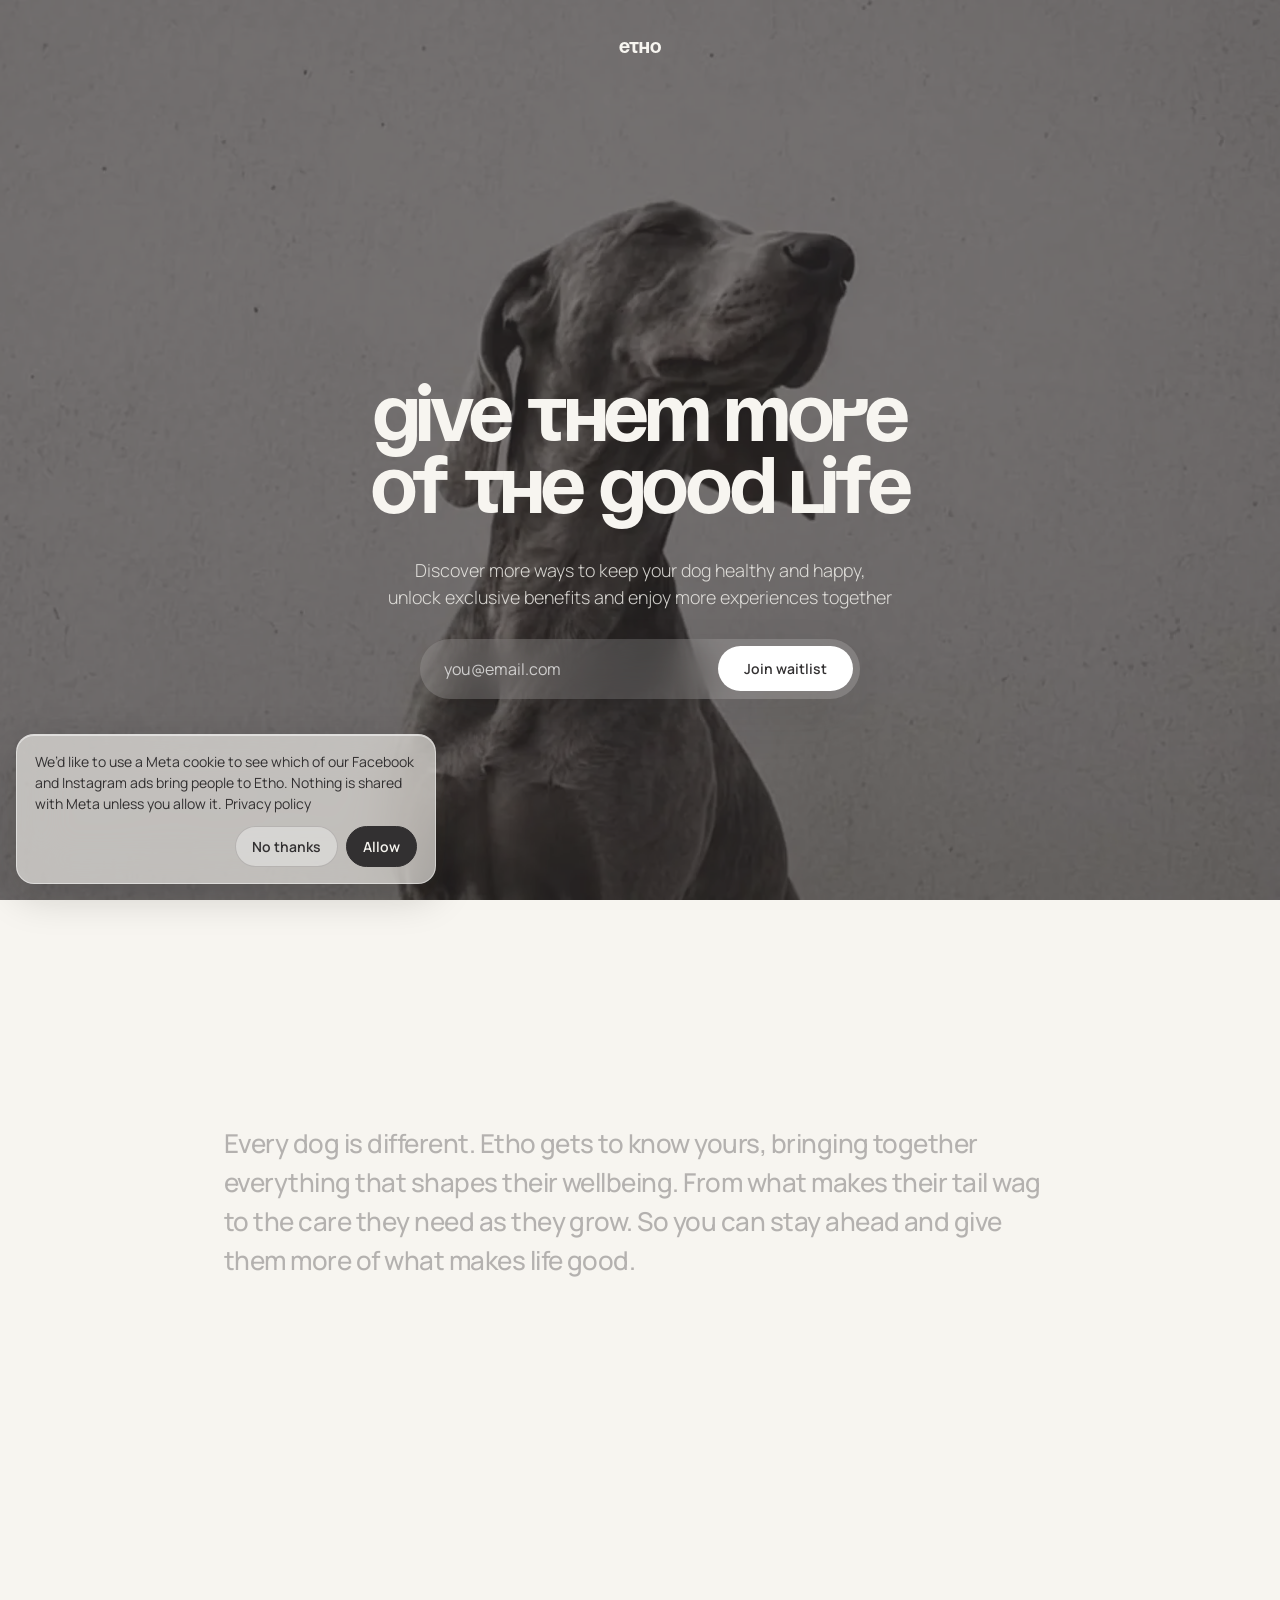
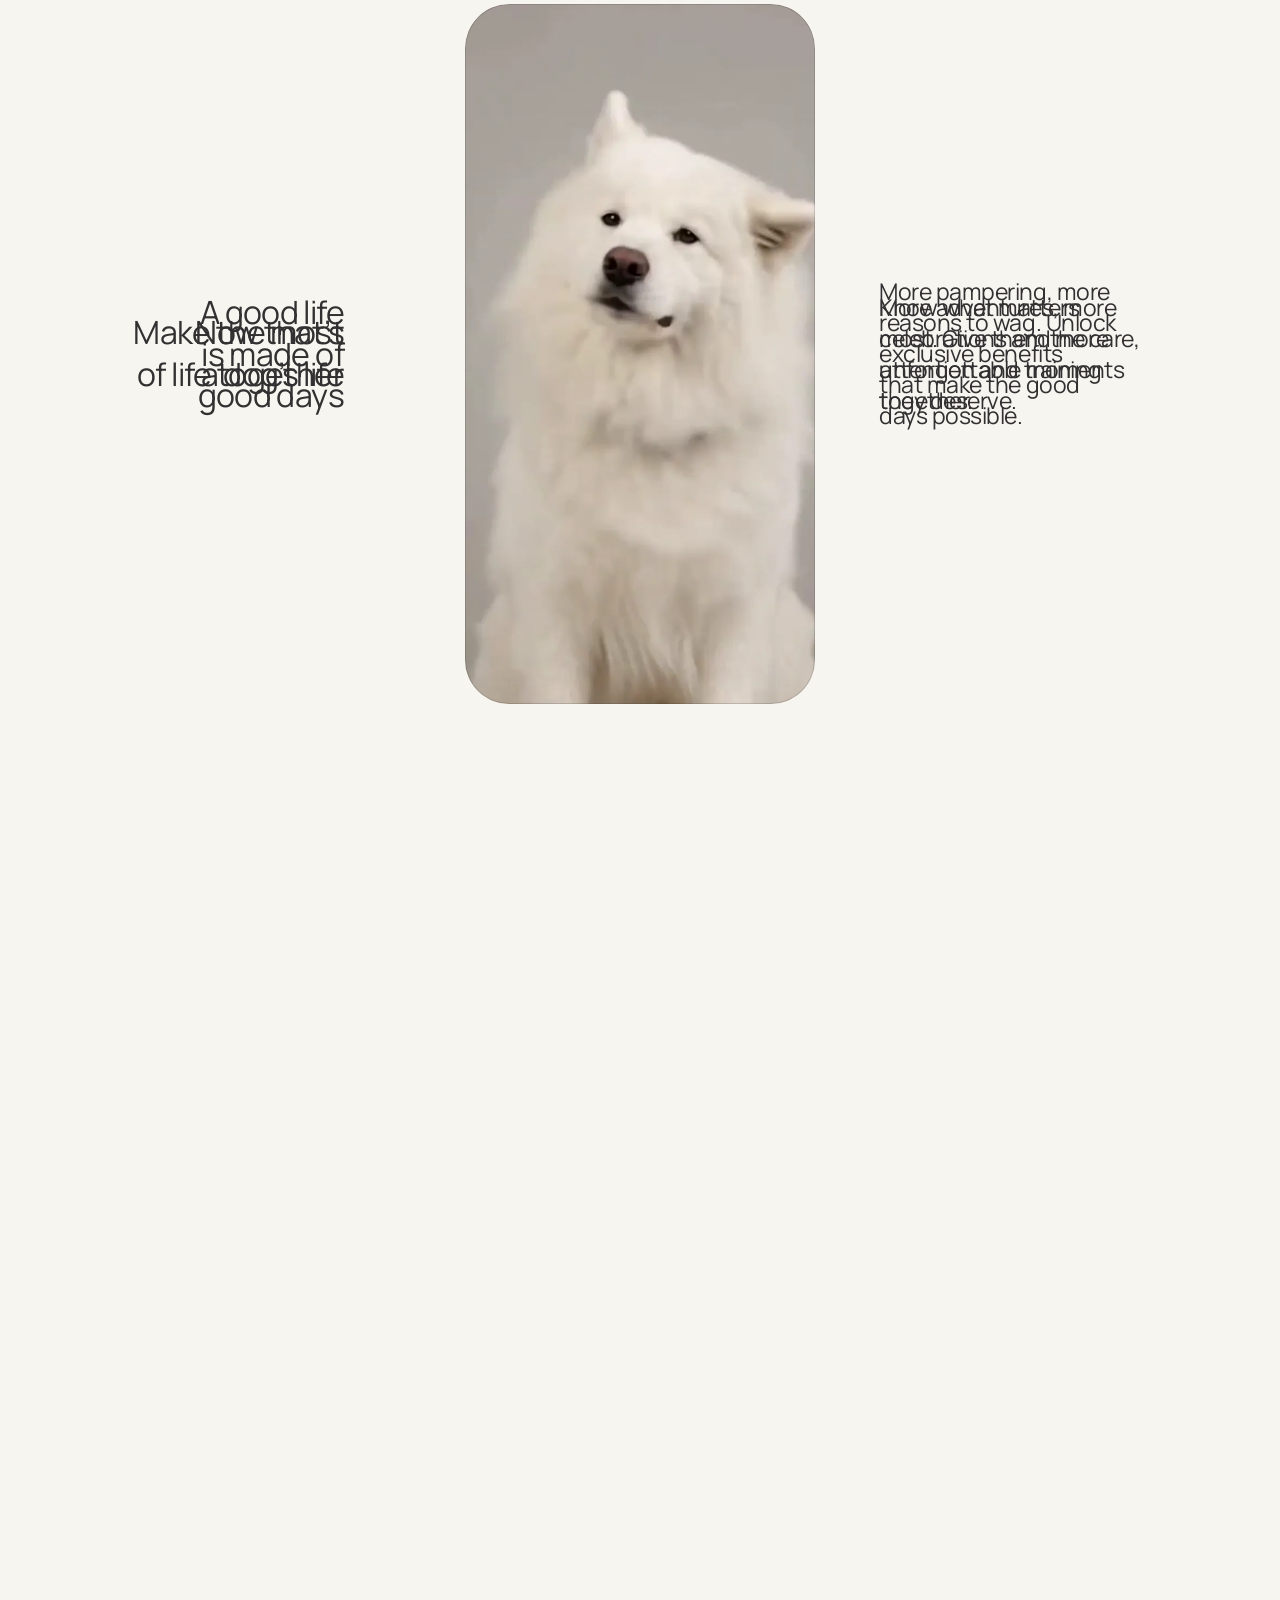
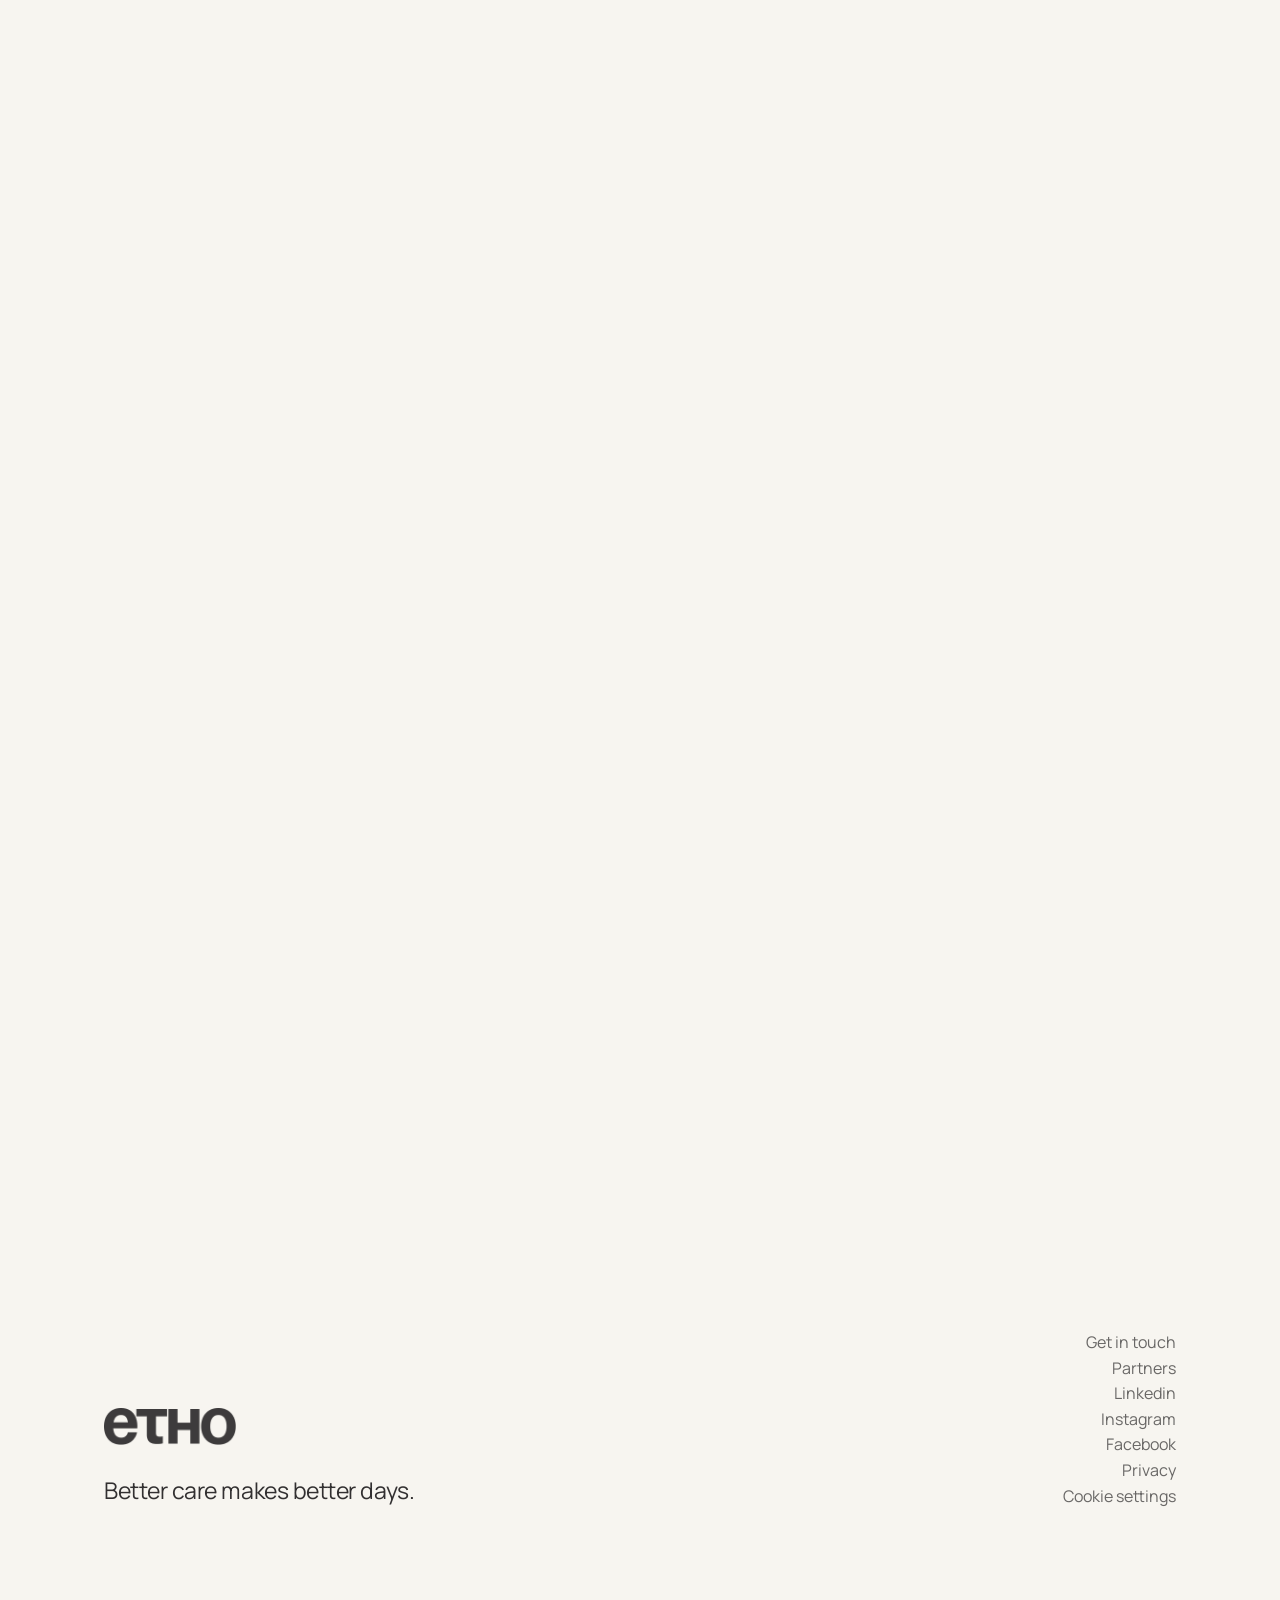
==== commit bd522697: "Give the cookie banner a frosted glass look Co-Authored-By: Claude Opus 5.5 <noreply@anthropic.com> " ====
--- a/index.html
+++ b/index.html
@@ -96,7 +96,7 @@
 <link rel="stylesheet" href="css/landing.css?v=20261103">
 <link rel="stylesheet" href="css/home.css?v=20261030h">
 <link rel="stylesheet" href="css/scenes.css?v=20261030h">
-<link rel="stylesheet" href="css/consent.css?v=20261026b">
+<link rel="stylesheet" href="css/consent.css?v=20261107a">
 <!-- Flags that scripting is on, before anything paints. The reveal
      animation and the word-by-word paragraph are opt-in on this, so the
      page is readable without it. -->
--- a/css/consent.css
+++ b/css/consent.css
@@ -13,14 +13,23 @@
   max-width: 420px;
   padding: 16px 18px;
   border-radius: 18px;
-  background: #F7F5F0;
+  /* Frosted glass: the page shows through, blurred, under a pale tint
+     dense enough to keep the dark text readable over the dark heroes. */
+  background: rgba(247, 245, 240, 0.62);
+  border: 1px solid rgba(255, 255, 255, 0.45);
+  -webkit-backdrop-filter: blur(24px) saturate(160%);
+          backdrop-filter: blur(24px) saturate(160%);
   color: #323031;
-  box-shadow: 0 12px 40px rgba(14, 15, 12, 0.18);
+  box-shadow: inset 0 1px 0 rgba(255, 255, 255, 0.5), 0 12px 40px rgba(14, 15, 12, 0.18);
   font-family: 'Manrope', sans-serif;
   font-size: 14px;
   line-height: 1.5;
 }
 .consent[hidden] { display: none; }
+/* Without blur the tint alone would let the page read through. */
+@supports not ((backdrop-filter: blur(1px)) or (-webkit-backdrop-filter: blur(1px))) {
+  .consent { background: #F7F5F0; }
+}
 
 .consent__text { margin: 0 0 12px; }
 
@@ -36,7 +45,7 @@
   padding: 9px 16px;
   border-radius: 999px;
   border: 1px solid rgba(50, 48, 49, 0.2);
-  background: transparent;
+  background: rgba(255, 255, 255, 0.35);
   color: inherit;
   cursor: pointer;
 }
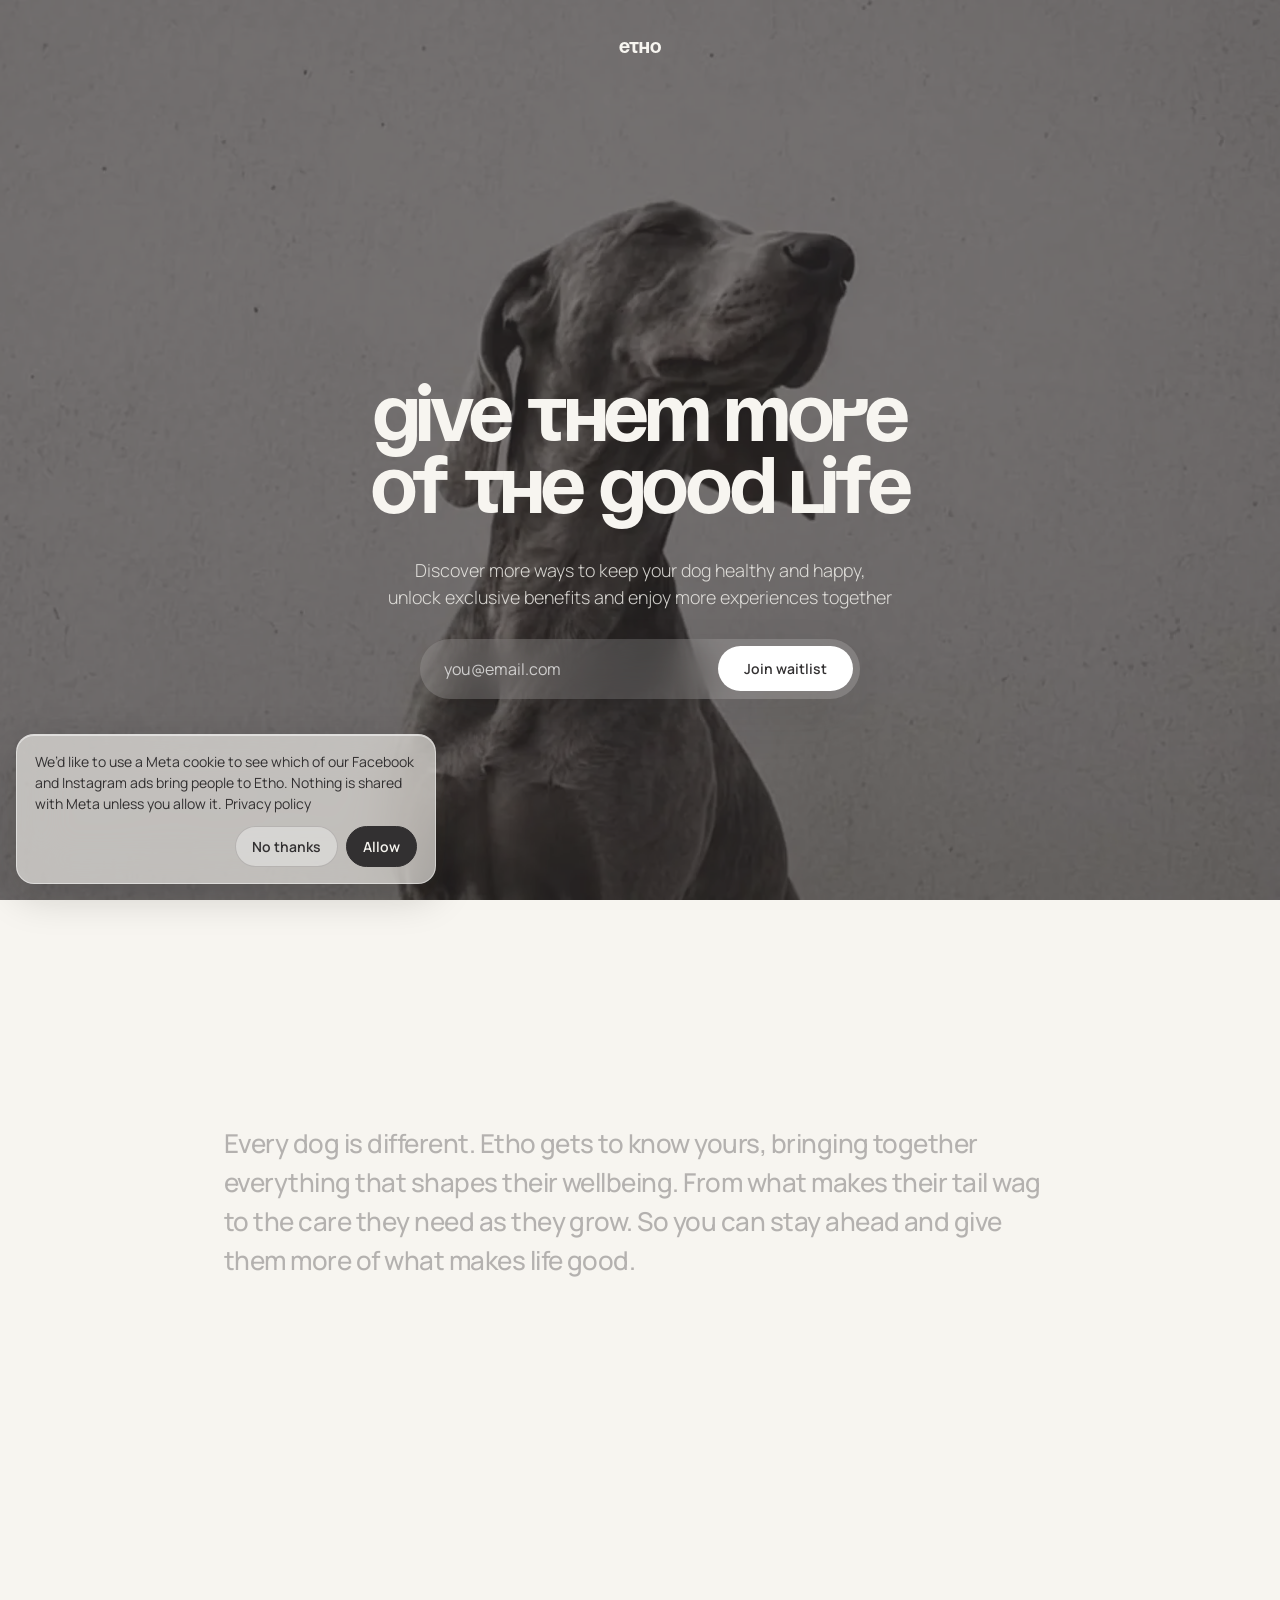
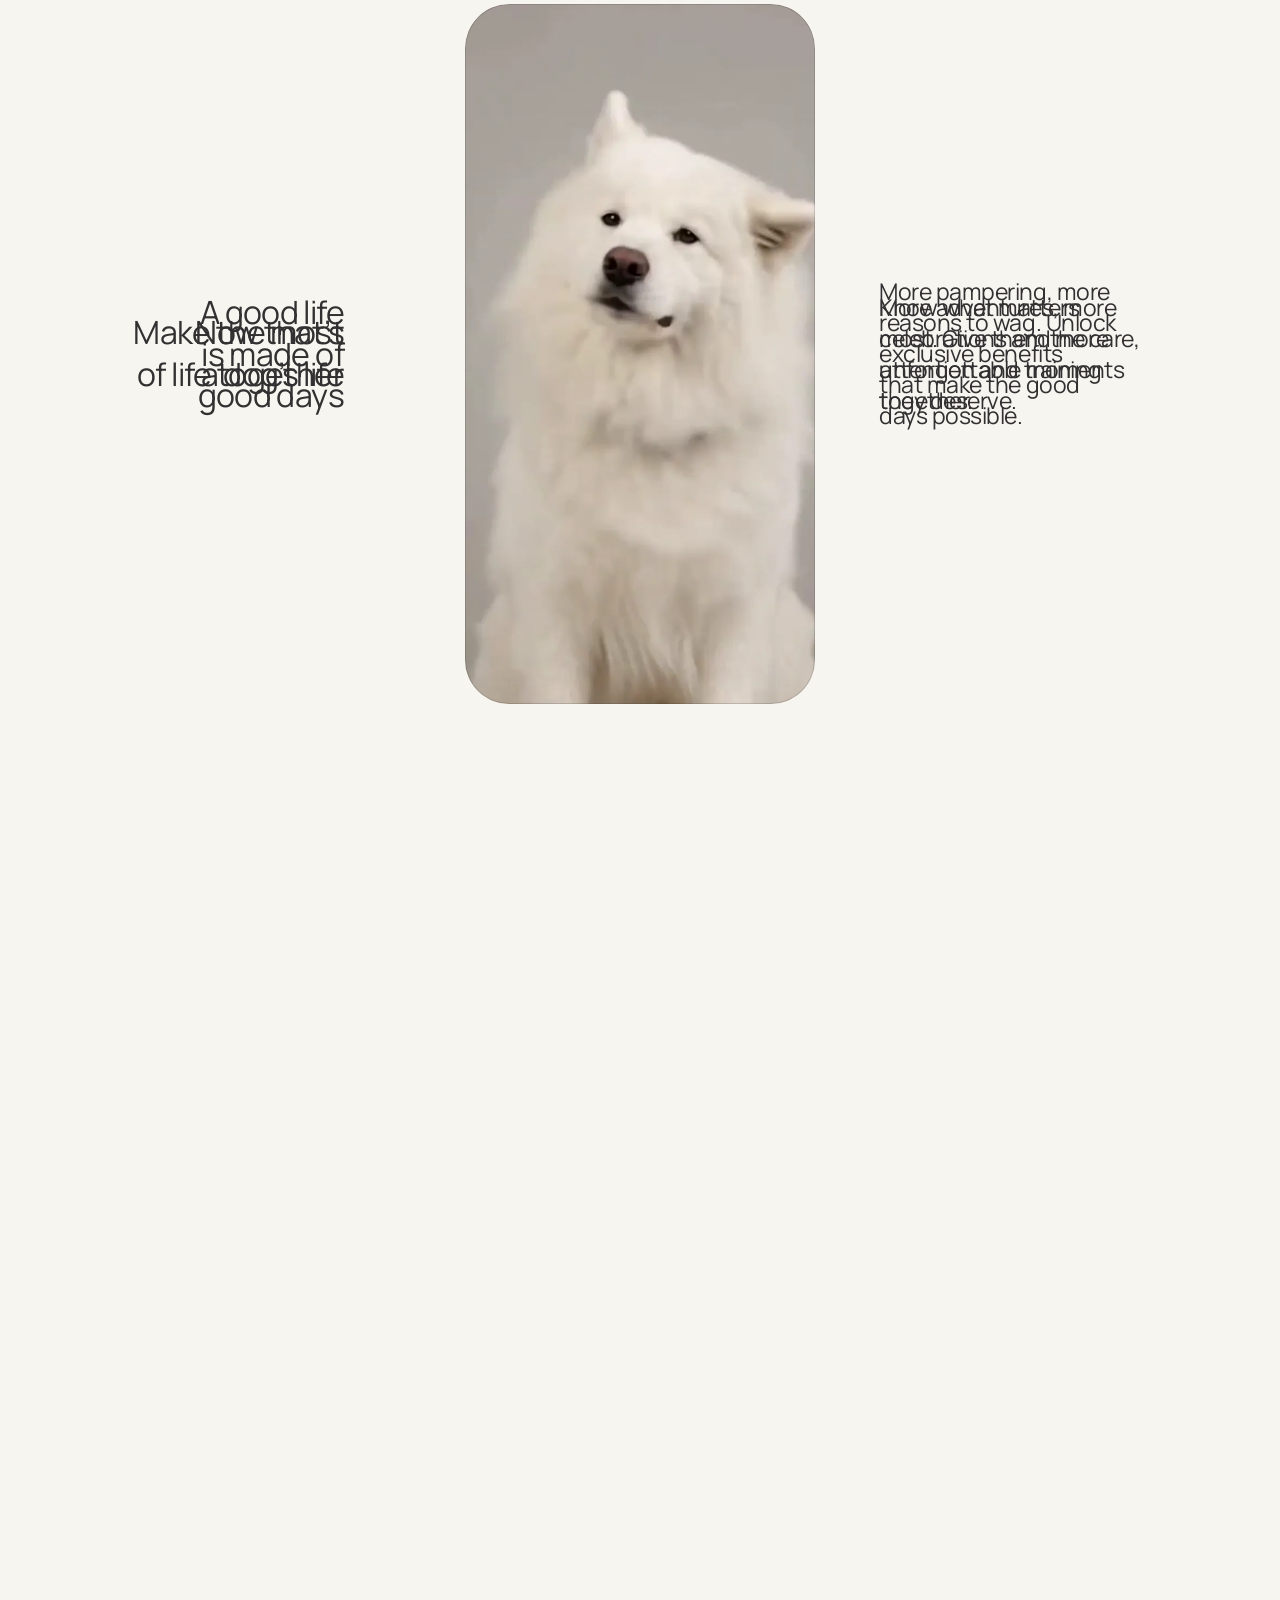
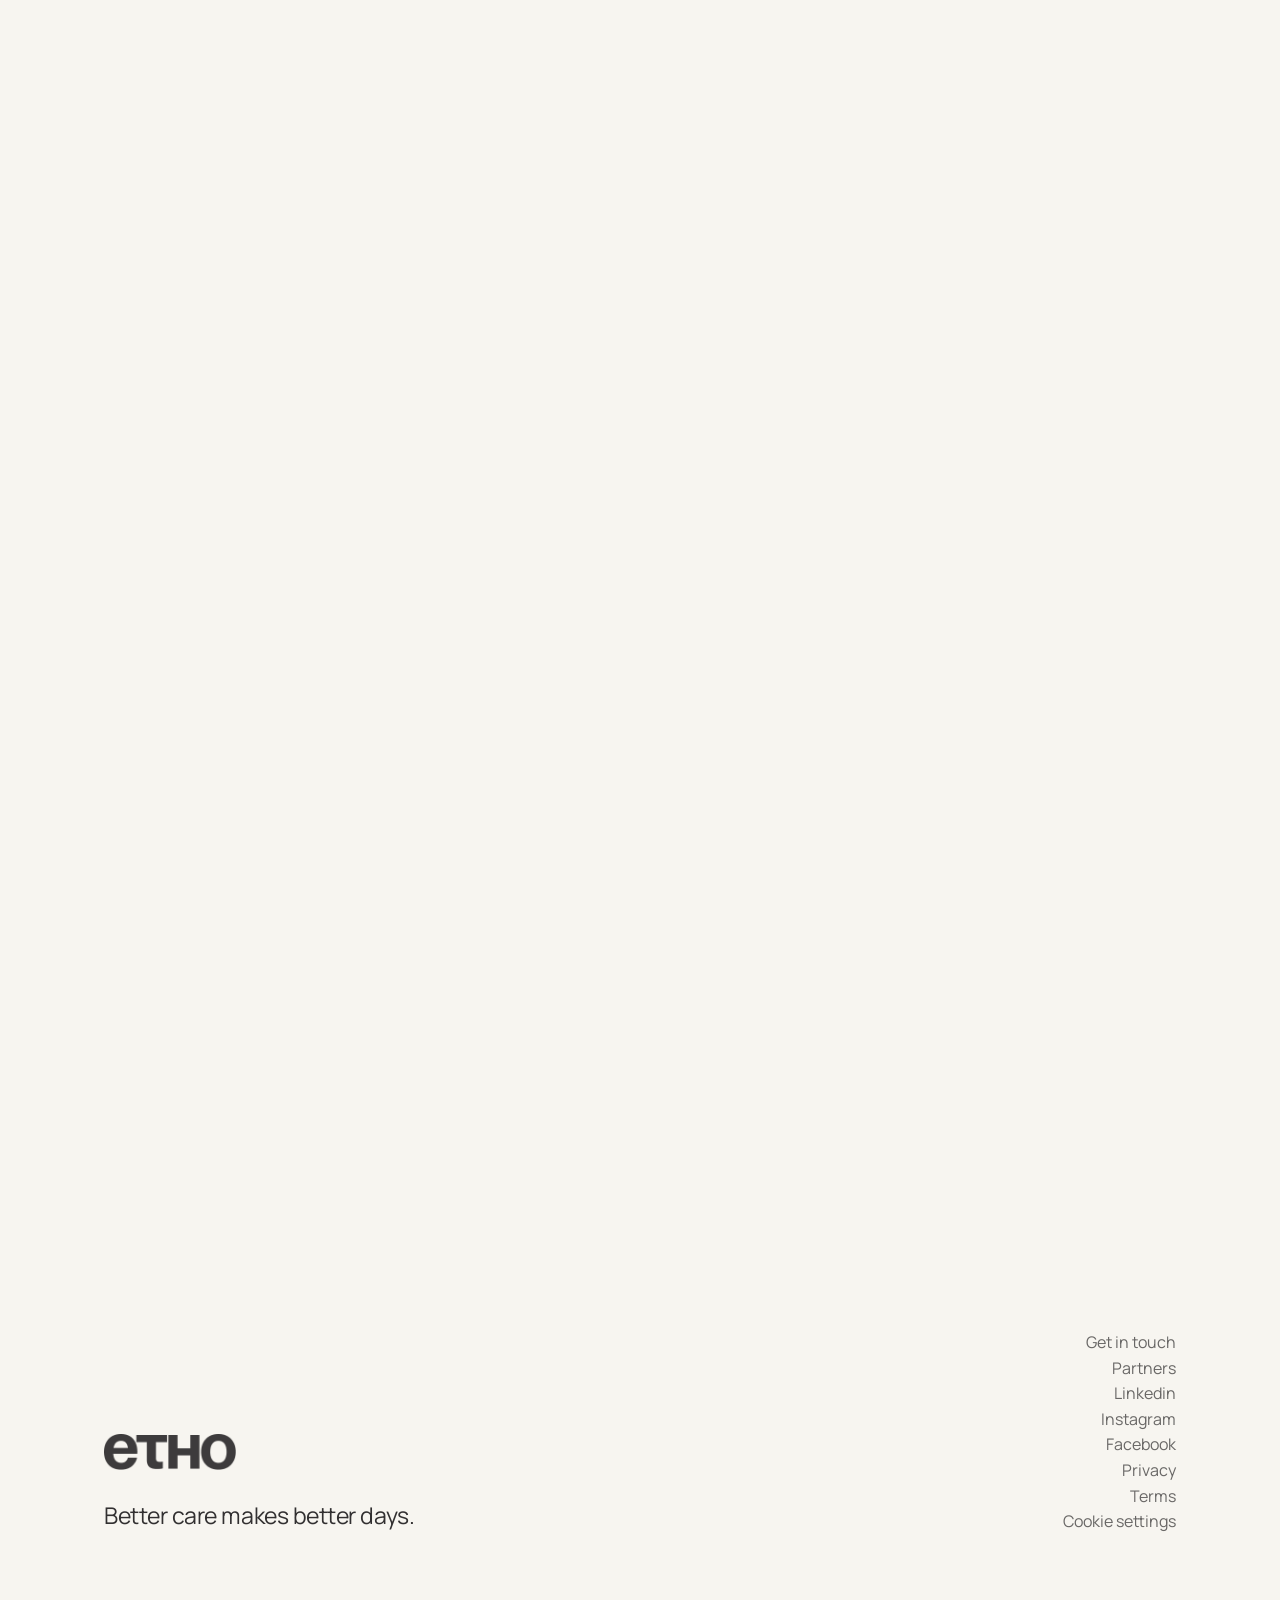
==== commit 02a07bec: "Put the terms of service live at /terms Drops the /terms redirects and rewrites /terms to terms.html" ====
--- a/index.html
+++ b/index.html
@@ -96,7 +96,7 @@
 <link rel="stylesheet" href="css/landing.css?v=20261103">
 <link rel="stylesheet" href="css/home.css?v=20261030h">
 <link rel="stylesheet" href="css/scenes.css?v=20261030h">
-<link rel="stylesheet" href="css/consent.css?v=20261107a">
+<link rel="stylesheet" href="css/consent.css?v=20261107b">
 <!-- Flags that scripting is on, before anything paints. The reveal
      animation and the word-by-word paragraph are opt-in on this, so the
      page is readable without it. -->
@@ -519,6 +519,7 @@
       <a href="https://www.instagram.com/etho.pet" target="_blank" rel="noopener">Instagram</a>
       <a href="https://www.facebook.com/profile.php?id=61593629438506" target="_blank" rel="noopener">Facebook</a>
       <a href="/privacy">Privacy</a>
+      <a href="/terms">Terms</a>
       <button type="button" class="consent-link" data-consent-settings>Cookie settings</button>
     </nav>
   </footer>
--- a/css/consent.css
+++ b/css/consent.css
@@ -26,6 +26,14 @@
   line-height: 1.5;
 }
 .consent[hidden] { display: none; }
+/* The pinned call-to-action bars (homepage and partners) sit in the same
+   corner; seen through the glass they would read as ghost text, so they
+   wait until the banner is answered. */
+body:has(> .consent:not([hidden])) .sticky-cta {
+  opacity: 0;
+  visibility: hidden;
+  pointer-events: none;
+}
 /* Without blur the tint alone would let the page read through. */
 @supports not ((backdrop-filter: blur(1px)) or (-webkit-backdrop-filter: blur(1px))) {
   .consent { background: #F7F5F0; }
